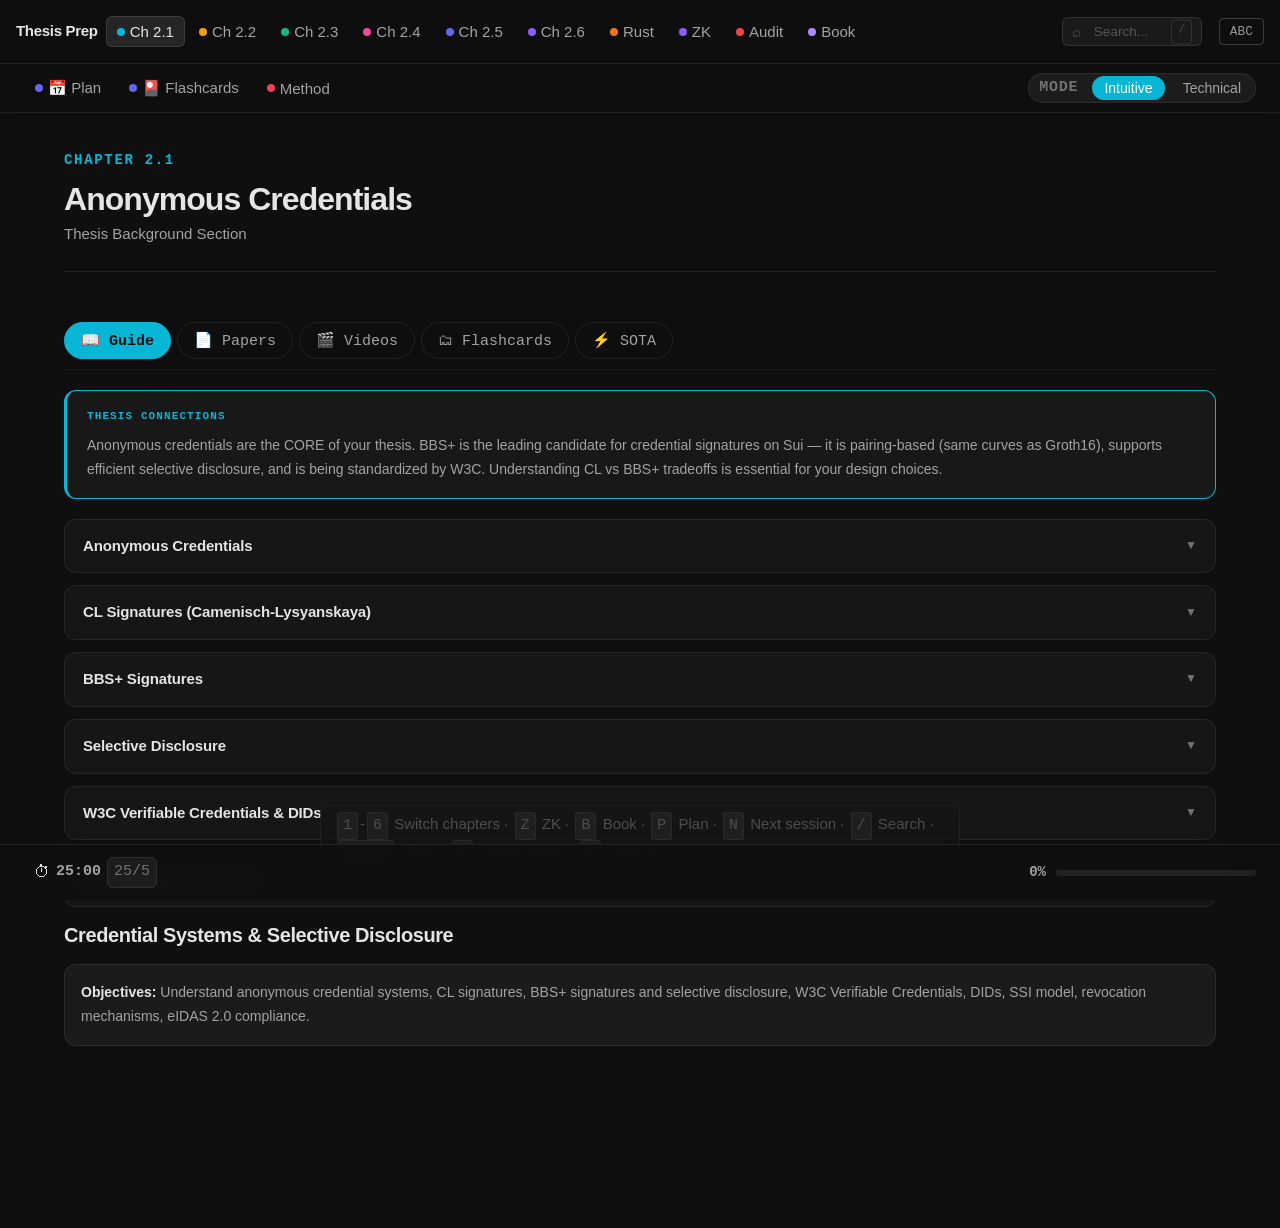
==== index.html @ 68448b59 "fix: set base font to 17px, use hqdefault for YouTube thumbnails - Reduce html font-size from 19px t" ====
<!DOCTYPE html>
<html lang="en">
<head>
  <meta charset="UTF-8">
  <meta name="viewport" content="width=device-width, initial-scale=1.0">
  <meta http-equiv="Content-Security-Policy" content="default-src 'self'; script-src 'self' https://cdn.jsdelivr.net; style-src 'self' 'unsafe-inline' https://fonts.googleapis.com https://cdn.jsdelivr.net; font-src 'self' https://fonts.gstatic.com https://cdn.jsdelivr.net; img-src 'self' data: https://i.ytimg.com https://img.youtube.com; frame-src https://www.youtube-nocookie.com https://www.youtube.com; connect-src 'self'; base-uri 'self'; form-action 'none'; object-src 'none'">
  <title>Thesis Study Plan &mdash; By Chapter</title>
  <meta name="description" content="Interactive thesis study plan organized by chapter: Anonymous Credentials, Confidential TX, TEE, Private Payments, ZK Proof Systems, and Rust">
  <link rel="preconnect" href="https://fonts.googleapis.com">
  <link rel="preconnect" href="https://fonts.gstatic.com" crossorigin>
  <link href="https://fonts.googleapis.com/css2?family=Inter:wght@400;500;600;700&family=JetBrains+Mono:wght@400;500;600&display=swap" rel="stylesheet">
  <link rel="stylesheet" href="style.css?v=6">
  <link rel="stylesheet" href="print.css" media="print">
  <link rel="stylesheet" href="technical.css">
  <link rel="stylesheet" href="zk-deepdive.css">
  <link rel="stylesheet" href="zk-security.css">
  <link rel="stylesheet" href="zk-book.css">
  <link rel="stylesheet" href="paper-cards.css">
  <link rel="stylesheet" href="plan.css">
  <link rel="stylesheet" href="flashcards.css">
  <link rel="stylesheet" href="https://cdn.jsdelivr.net/npm/katex@0.16.11/dist/katex.min.css" integrity="sha384-nB0miv6/jRmo5UMMR1wu3Gz6NLsoTkbqJghGIsx//Rlm+ZU03BU6SQNC66uf4l5+" crossorigin="anonymous">
  <script defer src="https://cdn.jsdelivr.net/npm/katex@0.16.11/dist/katex.min.js" integrity="sha384-7zkQWkzuo3B5mTepMUcHkMB5jZaolc2xDwL6VFqjFALcbeS9Ggm/Yr2r3Dy4lfFg" crossorigin="anonymous"></script>
  <script defer src="https://cdn.jsdelivr.net/npm/katex@0.16.11/dist/contrib/auto-render.min.js" integrity="sha384-43gviWU0YVjaDtb/GhzOouOXtZMP/7XUzwPTstBeZFe/+rCMvRwr4yROQP43s0Xk" crossorigin="anonymous"></script>
  <script src="https://cdn.jsdelivr.net/npm/marked@15.0.7/marked.min.js"></script>
  <script src="https://cdn.jsdelivr.net/npm/mermaid@10.9.1/dist/mermaid.min.js" integrity="sha384-WmdflGW9aGfoBdHc4rRyWzYuAjEmDwMdGdiPNacbwfGKxBW/SO6guzuQ76qjnSlr" crossorigin="anonymous"></script>
</head>
<body>

  <!-- Sticky Navigation -->
  <nav id="nav" class="nav">
    <div class="nav-inner">
      <div class="nav-left">
        <span class="nav-title">Thesis Prep</span>
        <div class="day-tabs" role="tablist">
          <button class="day-tab active" data-day="ch21" role="tab" aria-selected="true" aria-controls="ch-21">
            <span class="day-tab-dot" style="background: var(--color-ch21)"></span>
            Ch 2.1
          </button>
          <button class="day-tab" data-day="ch22" role="tab" aria-selected="false" aria-controls="ch-22">
            <span class="day-tab-dot" style="background: var(--color-ch22)"></span>
            Ch 2.2
          </button>
          <button class="day-tab" data-day="ch23" role="tab" aria-selected="false" aria-controls="ch-23">
            <span class="day-tab-dot" style="background: var(--color-ch23)"></span>
            Ch 2.3
          </button>
          <button class="day-tab" data-day="ch24" role="tab" aria-selected="false" aria-controls="ch-24">
            <span class="day-tab-dot" style="background: var(--color-ch24)"></span>
            Ch 2.4
          </button>
          <button class="day-tab" data-day="ch25" role="tab" aria-selected="false" aria-controls="ch-25">
            <span class="day-tab-dot" style="background: var(--color-ch25)"></span>
            Ch 2.5
          </button>
          <button class="day-tab" data-day="ch26" role="tab" aria-selected="false" aria-controls="ch-26">
            <span class="day-tab-dot" style="background: #8B5CF6"></span>
            Ch 2.6
          </button>
          <button class="day-tab" data-day="rust" role="tab" aria-selected="false" aria-controls="ch-rust">
            <span class="day-tab-dot" style="background: var(--color-rust)"></span>
            Rust
          </button>
          <button class="day-tab" data-day="zk" role="tab" aria-selected="false" aria-controls="zk-deepdive" id="zk-tab">
            <span class="day-tab-dot" style="background: #8B5CF6"></span>
            ZK
          </button>
          <button class="day-tab" data-day="zk-security" role="tab" aria-selected="false" aria-controls="zk-security">
            <span class="day-tab-dot" style="background: #ef4444"></span>
            Audit
          </button>
          <button class="day-tab" data-day="zk-book" role="tab" aria-selected="false" aria-controls="zk-book">
            <span class="day-tab-dot" style="background: #a78bfa"></span>
            Book
          </button>
        </div>
      </div>
      <div class="search-container">
        <input type="text" class="concept-search" id="concept-search" placeholder="Search..." autocomplete="off">
        <span class="search-kbd-hint">/</span>
        <div class="search-results" id="search-results"></div>
      </div>
      <div class="nav-right">
        <button class="lexicon-toggle" id="lexicon-toggle-btn" title="Open Lexicon (L)">ABC</button>
      </div>
    </div>
  </nav>

  <!-- Sub-header: extra tabs (Plan, Flashcards) + mode toggle just below nav -->
  <div class="sub-header">
    <div class="sub-header-inner">
      <div class="sub-header-tabs" role="tablist">
        <button class="day-tab" data-day="plan" role="tab" aria-selected="false" aria-controls="plan-section-wrap">
          <span class="day-tab-dot" style="background: #6366F1"></span>
          &#128197; Plan
        </button>
        <button class="day-tab" data-day="flashcards" role="tab" aria-selected="false" aria-controls="flashcards">
          <span class="day-tab-dot" style="background: #6366F1"></span>
          &#x1F3B4; Flashcards
        </button>
        <button class="day-tab" data-day="method" role="tab" aria-selected="false" aria-controls="method-section">
          <span class="day-tab-dot" style="background: #F43F5E"></span>
          Method
        </button>
      </div>
      <div class="global-view-toggle" id="global-view-toggle">
        <span class="global-view-label">Mode</span>
        <button class="global-view-btn active" data-view="intuitive">Intuitive</button>
        <button class="global-view-btn" data-view="technical">Technical</button>
      </div>
    </div>
  </div>

  <!-- Pomodoro Timer Panel -->
  <div class="pomodoro-panel" id="pomodoro-panel" hidden>
    <div class="pomodoro-card">
      <div class="pomodoro-phase" id="pomodoro-phase">Work</div>
      <div class="pomodoro-timer" id="pomodoro-timer">25:00</div>
      <div class="pomodoro-controls">
        <button class="pomo-btn" id="pomo-start">Start</button>
        <button class="pomo-btn" id="pomo-pause" disabled>Pause</button>
        <button class="pomo-btn pomo-btn-secondary" id="pomo-reset">Reset</button>
      </div>
      <div class="pomodoro-preset-row">
        <span class="pomodoro-preset-label">Mode</span>
        <div class="pomodoro-preset-buttons" id="pomodoro-preset-buttons">
          <button class="pomodoro-preset-btn" data-preset="sprint" title="15 min focus / 3 min break">15/3</button>
          <button class="pomodoro-preset-btn active" data-preset="chapters" title="25 min focus / 5 min break">25/5</button>
          <button class="pomodoro-preset-btn" data-preset="plan" title="50 min focus / 10 min break">50/10</button>
          <button class="pomodoro-preset-btn" data-preset="ultra" title="90 min focus / 15 min break">90/15</button>
          <button class="pomodoro-preset-btn" data-preset="tabata" title="4 min focus / 1 min break">4/1</button>
        </div>
      </div>
      <div class="pomodoro-hint">Press <kbd>Space</kbd> to toggle</div>
    </div>
  </div>

  <!-- Bottom bar: Pomodoro compact + global progress -->
  <div class="bottom-bar" id="bottom-bar">
    <div class="bottom-bar-inner">
      <div class="pomodoro-compact" id="pomodoro-toggle" title="Toggle Pomodoro Timer">
        <span class="pomodoro-icon">&#9201;</span>
        <span class="pomodoro-time" id="pomodoro-display">25:00</span>
        <span class="pomodoro-mode" id="pomodoro-mode">25/5</span>
      </div>
      <div class="progress-indicator">
        <span class="progress-text" id="progress-text">0%</span>
        <div class="progress-bar-wrap">
          <div class="progress-bar" id="progress-bar" style="width: 0%"></div>
        </div>
      </div>
    </div>
  </div>

  <!-- Main Content -->
  <main class="main" id="main">

    <!-- ===== CH 2.1 — Anonymous Credentials ===== -->
    <section class="day-section active" id="ch-21" data-day="ch21" role="tabpanel">
      <div class="day-header" style="--day-color: var(--color-ch21)">
        <div class="day-label">Chapter 2.1</div>
        <h1 class="day-title">Anonymous Credentials</h1>
        <p class="day-date">Thesis Background Section</p>
      </div>

      <!-- Credential Systems & Selective Disclosure -->
      <div class="block">
        <div class="block-header">
          <h2 class="block-title">Credential Systems &amp; Selective Disclosure</h2>
        </div>
        <div class="block-objectives">
          <strong>Objectives:</strong> Understand anonymous credential systems, CL signatures, BBS+ signatures and selective disclosure, W3C Verifiable Credentials, DIDs, SSI model, revocation mechanisms, eIDAS 2.0 compliance.
        </div>
        <button class="study-guide-toggle" style="--day-color: var(--color-ch21)">&#128214; Study Guide</button>
        <div class="study-guide-container" data-day="2" data-block="1"></div>
        <div class="paper-guide-container" data-chapter="ch21"></div>
        <div class="resources-grid">

          <!-- Existing Day 2 Block 1 resources -->
          <div class="resource-card" data-id="d2b1r1" style="--day-color: var(--color-ch21)">
            <div class="resource-top">
              <label class="checkbox-wrap">
                <input type="checkbox" class="resource-check" data-id="d2b1r1">
                <span class="checkmark"></span>
              </label>
              <span class="type-badge badge-video">Video</span>
              <span class="time-badge">40min</span>
            </div>
            <div class="yt-thumbnail" data-ytid="kgNcxQH-hMQ">
              <img src="https://img.youtube.com/vi/kgNcxQH-hMQ/hqdefault.jpg" alt="Video thumbnail" loading="lazy">
              <div class="yt-play-btn"></div>
            </div>
            <h3 class="resource-title">Anonymous Credentials &amp; Decentralizing ID Systems</h3>
            <p class="resource-author">Foteini Baldimtsi (a16z crypto)</p>
            <a class="resource-link" href="https://www.youtube.com/watch?v=kgNcxQH-hMQ" target="_blank" rel="noopener noreferrer">Open on YouTube &rarr;</a>
          </div>

          <div class="resource-card" data-id="d2b1r2" style="--day-color: var(--color-ch21)">
            <div class="resource-top">
              <label class="checkbox-wrap">
                <input type="checkbox" class="resource-check" data-id="d2b1r2">
                <span class="checkmark"></span>
              </label>
              <span class="type-badge badge-video">Video</span>
              <span class="time-badge">30min</span>
            </div>
            <div class="yt-thumbnail" data-ytid="knyNFTfXcb4">
              <img src="https://img.youtube.com/vi/knyNFTfXcb4/hqdefault.jpg" alt="Video thumbnail" loading="lazy">
              <div class="yt-play-btn"></div>
            </div>
            <h3 class="resource-title">Efficient Anonymous Updatable Credentials</h3>
            <p class="resource-author">Samuel Jaques (Oxford)</p>
            <a class="resource-link" href="https://www.youtube.com/watch?v=knyNFTfXcb4" target="_blank" rel="noopener noreferrer">Open on YouTube &rarr;</a>
          </div>

          <div class="resource-card" data-id="d2b1r3" style="--day-color: var(--color-ch21)">
            <div class="resource-top">
              <label class="checkbox-wrap">
                <input type="checkbox" class="resource-check" data-id="d2b1r3">
                <span class="checkmark"></span>
              </label>
              <span class="type-badge badge-paper">Paper</span>
              <span class="time-badge">25min</span>
            </div>
            <h3 class="resource-title">SoK: Anonymous Credentials for Digital Identity Wallets</h3>
            <p class="resource-author">ePrint 2026/330</p>
            <a class="resource-link" href="https://eprint.iacr.org/2026/330" target="_blank" rel="noopener noreferrer">Open resource &rarr;</a>
          </div>

          <div class="resource-card" data-id="d2b1r4" style="--day-color: var(--color-ch21)">
            <div class="resource-top">
              <label class="checkbox-wrap">
                <input type="checkbox" class="resource-check" data-id="d2b1r4">
                <span class="checkmark"></span>
              </label>
              <span class="type-badge badge-paper">Paper</span>
              <span class="time-badge">15min</span>
            </div>
            <h3 class="resource-title">OpenAC: Transparent &amp; Lightweight Anonymous Credentials</h3>
            <p class="resource-author">ePrint 2026/251</p>
            <a class="resource-link" href="https://eprint.iacr.org/2026/251" target="_blank" rel="noopener noreferrer">Open resource &rarr;</a>
          </div>

          <div class="resource-card" data-id="d2b1r5" style="--day-color: var(--color-ch21)">
            <div class="resource-top">
              <label class="checkbox-wrap">
                <input type="checkbox" class="resource-check" data-id="d2b1r5">
                <span class="checkmark"></span>
              </label>
              <span class="type-badge badge-tutorial">Tutorial</span>
              <span class="time-badge">10min</span>
            </div>
            <h3 class="resource-title">BBS+ Anonymous Credentials Tutorial</h3>
            <p class="resource-author">Dock Network</p>
            <a class="resource-link" href="https://docknetwork.github.io/sdk/tutorials/tutorial_anoncreds.html" target="_blank" rel="noopener noreferrer">Open resource &rarr;</a>
          </div>

          <!-- From Day 3 Block 2: BBS/eIDAS papers -->
          <div class="resource-card" data-id="d3b2r3" style="--day-color: var(--color-ch21)">
            <div class="resource-top">
              <label class="checkbox-wrap">
                <input type="checkbox" class="resource-check" data-id="d3b2r3">
                <span class="checkmark"></span>
              </label>
              <span class="type-badge badge-paper">Paper</span>
              <span class="time-badge">25min</span>
            </div>
            <h3 class="resource-title">Privacy-Preserving Credentials with BBS</h3>
            <p class="resource-author">Unibe Thesis 2025</p>
            <a class="resource-link" href="https://crypto.unibe.ch/archive/theses/2025.bsc.lukas.leuba.pdf" target="_blank" rel="noopener noreferrer">Open resource &rarr;</a>
          </div>

          <div class="resource-card" data-id="d3b2r6" style="--day-color: var(--color-ch21)">
            <div class="resource-top">
              <label class="checkbox-wrap">
                <input type="checkbox" class="resource-check" data-id="d3b2r6">
                <span class="checkmark"></span>
              </label>
              <span class="type-badge badge-paper">Paper</span>
              <span class="time-badge">15min</span>
            </div>
            <h3 class="resource-title">Making BBS Anonymous Credentials eIDAS 2.0 Compliant</h3>
            <p class="resource-author">ePrint 2025/619</p>
            <a class="resource-link" href="https://eprint.iacr.org/2025/619" target="_blank" rel="noopener noreferrer">Open resource &rarr;</a>
          </div>

        </div>
        <div id="ch21-sota-container" class="sota-container"></div>
      </div>
    </section>

    <!-- ===== CH 2.2 — Confidential TX & Range Proofs ===== -->
    <section class="day-section" id="ch-22" data-day="ch22" role="tabpanel" hidden>
      <div class="day-header" style="--day-color: var(--color-ch22)">
        <div class="day-label">Chapter 2.2</div>
        <h1 class="day-title">Confidential TX &amp; Range Proofs</h1>
        <p class="day-date">Thesis Background Section</p>
      </div>

      <div class="block">
        <div class="block-header">
          <h2 class="block-title">Bulletproofs, Mimblewimble &amp; Confidential Transactions</h2>
        </div>
        <div class="block-objectives">
          <strong>Objectives:</strong> Understand Pedersen commitments and range proofs, Bulletproofs inner-product argument, Bulletproofs++ improvements, Mimblewimble transaction model, confidential transaction implementations in production.
        </div>
        <button class="study-guide-toggle" style="--day-color: var(--color-ch22)">&#128214; Study Guide</button>
        <div class="study-guide-container" data-day="ch22" data-block="1"></div>
        <div class="paper-guide-container" data-chapter="ch22"></div>
        <div class="resources-grid">

          <div class="resource-card" data-id="ch22r1" style="--day-color: var(--color-ch22)">
            <div class="resource-top">
              <label class="checkbox-wrap">
                <input type="checkbox" class="resource-check" data-id="ch22r1">
                <span class="checkmark"></span>
              </label>
              <span class="type-badge badge-paper">Paper</span>
              <span class="time-badge">45min</span>
            </div>
            <h3 class="resource-title">Bulletproofs: Short Proofs for Confidential Transactions</h3>
            <p class="resource-author">B&uuml;nz et al., 2018</p>
            <a class="resource-link" href="https://eprint.iacr.org/2017/1066" target="_blank" rel="noopener noreferrer">Open resource &rarr;</a>
          </div>

          <div class="resource-card" data-id="ch22r2" style="--day-color: var(--color-ch22)">
            <div class="resource-top">
              <label class="checkbox-wrap">
                <input type="checkbox" class="resource-check" data-id="ch22r2">
                <span class="checkmark"></span>
              </label>
              <span class="type-badge badge-paper">Paper</span>
              <span class="time-badge">30min</span>
            </div>
            <h3 class="resource-title">Bulletproofs++</h3>
            <p class="resource-author">Eagen &amp; Kanjalkar, 2024</p>
            <a class="resource-link" href="https://eprint.iacr.org/2022/510" target="_blank" rel="noopener noreferrer">Open resource &rarr;</a>
          </div>

          <div class="resource-card" data-id="ch22r3" style="--day-color: var(--color-ch22)">
            <div class="resource-top">
              <label class="checkbox-wrap">
                <input type="checkbox" class="resource-check" data-id="ch22r3">
                <span class="checkmark"></span>
              </label>
              <span class="type-badge badge-paper">Paper</span>
              <span class="time-badge">30min</span>
            </div>
            <h3 class="resource-title">Mimblewimble</h3>
            <p class="resource-author">Tom Elvis Jedusor, 2016</p>
            <a class="resource-link" href="https://docs.beam.mw/Mimblewimble.pdf" target="_blank" rel="noopener noreferrer">Open resource &rarr;</a>
          </div>

          <!-- Moved from Day 1 Block 2: Bulletproofs tutorial -->
          <div class="resource-card" data-id="d1b2r3" style="--day-color: var(--color-ch22)">
            <div class="resource-top">
              <label class="checkbox-wrap">
                <input type="checkbox" class="resource-check" data-id="d1b2r3">
                <span class="checkmark"></span>
              </label>
              <span class="type-badge badge-tutorial">Tutorial</span>
              <span class="time-badge">20min</span>
            </div>
            <h3 class="resource-title">RareSkills ZK Book &mdash; Module 4: Bulletproofs</h3>
            <p class="resource-author">RareSkills</p>
            <a class="resource-link" href="https://rareskills.io/zk-book" target="_blank" rel="noopener noreferrer">Open resource &rarr;</a>
          </div>

          <div class="resource-card" data-id="ch22r5" style="--day-color: var(--color-ch22)">
            <div class="resource-top">
              <label class="checkbox-wrap">
                <input type="checkbox" class="resource-check" data-id="ch22r5">
                <span class="checkmark"></span>
              </label>
              <span class="type-badge badge-codebase">Codebase</span>
              <span class="time-badge">30min</span>
            </div>
            <h3 class="resource-title">dalek-cryptography/bulletproofs (Rust)</h3>
            <p class="resource-author">dalek-cryptography</p>
            <a class="resource-link" href="https://github.com/dalek-cryptography/bulletproofs" target="_blank" rel="noopener noreferrer">Open resource &rarr;</a>
          </div>

          <div class="resource-card" data-id="ch22r6" style="--day-color: var(--color-ch22)">
            <div class="resource-top">
              <label class="checkbox-wrap">
                <input type="checkbox" class="resource-check" data-id="ch22r6">
                <span class="checkmark"></span>
              </label>
              <span class="type-badge badge-codebase">Codebase</span>
              <span class="time-badge">30min</span>
            </div>
            <h3 class="resource-title">Grin &mdash; Mimblewimble Implementation</h3>
            <p class="resource-author">mimblewimble</p>
            <a class="resource-link" href="https://github.com/mimblewimble/grin" target="_blank" rel="noopener noreferrer">Open resource &rarr;</a>
          </div>

        </div>
        <div id="ch22-sota-container" class="sota-container"></div>
      </div>
    </section>

    <!-- ===== CH 2.3 — TEE & Confidential Computing ===== -->
    <section class="day-section" id="ch-23" data-day="ch23" role="tabpanel" hidden>
      <div class="day-header" style="--day-color: var(--color-ch23)">
        <div class="day-label">Chapter 2.3</div>
        <h1 class="day-title">TEE &amp; Confidential Computing</h1>
        <p class="day-date">Thesis Background Section</p>
      </div>

      <div class="block">
        <div class="block-header">
          <h2 class="block-title">Hardware Isolation, Attestation &amp; Trust Models</h2>
        </div>
        <div class="block-objectives">
          <strong>Objectives:</strong> Understand TEE hardware isolation, Intel SGX enclaves and attestation, ARM TrustZone, AWS Nitro Enclaves, side-channel attacks, trust assumptions vs ZKP trust assumptions, decentralized secrets management.
        </div>
        <button class="study-guide-toggle" style="--day-color: var(--color-ch23)">&#128214; Study Guide</button>
        <div class="study-guide-container" data-day="2" data-block="2"></div>
        <div class="paper-guide-container" data-chapter="ch23"></div>
        <div class="resources-grid">

          <!-- Existing Day 2 Block 2 resources -->
          <div class="resource-card" data-id="d2b2r1" style="--day-color: var(--color-ch23)">
            <div class="resource-top">
              <label class="checkbox-wrap">
                <input type="checkbox" class="resource-check" data-id="d2b2r1">
                <span class="checkmark"></span>
              </label>
              <span class="type-badge badge-video">Video</span>
              <span class="time-badge">40min</span>
            </div>
            <div class="yt-thumbnail" data-ytid="Xq7oWtiwWII">
              <img src="https://img.youtube.com/vi/Xq7oWtiwWII/hqdefault.jpg" alt="Video thumbnail" loading="lazy">
              <div class="yt-play-btn"></div>
            </div>
            <h3 class="resource-title">Trusted Execution Environments for Blockchain Applications</h3>
            <p class="resource-author">Ari Juels (a16z crypto)</p>
            <a class="resource-link" href="https://www.youtube.com/watch?v=Xq7oWtiwWII" target="_blank" rel="noopener noreferrer">Open on YouTube &rarr;</a>
          </div>

          <div class="resource-card" data-id="d2b2r2" style="--day-color: var(--color-ch23)">
            <div class="resource-top">
              <label class="checkbox-wrap">
                <input type="checkbox" class="resource-check" data-id="d2b2r2">
                <span class="checkmark"></span>
              </label>
              <span class="type-badge badge-video">Video</span>
              <span class="time-badge">35min</span>
            </div>
            <div class="yt-thumbnail" data-ytid="enAohl_yEL0">
              <img src="https://img.youtube.com/vi/enAohl_yEL0/hqdefault.jpg" alt="Video thumbnail" loading="lazy">
              <div class="yt-play-btn"></div>
            </div>
            <h3 class="resource-title">Accessing Data Privately, from Theory to Practice</h3>
            <p class="resource-author">Elaine Shi (a16z crypto)</p>
            <a class="resource-link" href="https://www.youtube.com/watch?v=enAohl_yEL0" target="_blank" rel="noopener noreferrer">Open on YouTube &rarr;</a>
          </div>

          <div class="resource-card" data-id="d2b2r3" style="--day-color: var(--color-ch23)">
            <div class="resource-top">
              <label class="checkbox-wrap">
                <input type="checkbox" class="resource-check" data-id="d2b2r3">
                <span class="checkmark"></span>
              </label>
              <span class="type-badge badge-tutorial">Tutorial</span>
              <span class="time-badge">20min</span>
            </div>
            <h3 class="resource-title">TEE Complete Guide 2026</h3>
            <p class="resource-author">Trezalabs</p>
            <a class="resource-link" href="https://www.trezalabs.com/blog/what-is-a-trusted-execution-environment-tee-complete-guide" target="_blank" rel="noopener noreferrer">Open resource &rarr;</a>
          </div>

          <div class="resource-card" data-id="d2b2r4" style="--day-color: var(--color-ch23)">
            <div class="resource-top">
              <label class="checkbox-wrap">
                <input type="checkbox" class="resource-check" data-id="d2b2r4">
                <span class="checkmark"></span>
              </label>
              <span class="type-badge badge-docs">Docs</span>
              <span class="time-badge">15min</span>
            </div>
            <h3 class="resource-title">Trusted Execution Environment Documentation</h3>
            <p class="resource-author">Microsoft Azure</p>
            <a class="resource-link" href="https://learn.microsoft.com/en-us/azure/confidential-computing/trusted-execution-environment" target="_blank" rel="noopener noreferrer">Open resource &rarr;</a>
          </div>

          <div class="resource-card" data-id="d2b2r5" style="--day-color: var(--color-ch23)">
            <div class="resource-top">
              <label class="checkbox-wrap">
                <input type="checkbox" class="resource-check" data-id="d2b2r5">
                <span class="checkmark"></span>
              </label>
              <span class="type-badge badge-channel">Channel</span>
              <span class="time-badge">10min</span>
            </div>
            <h3 class="resource-title">Luca Mariot &mdash; Crypto/TEE Lectures</h3>
            <p class="resource-author">Luca Mariot</p>
            <a class="resource-link" href="https://www.youtube.com/@lucamariot5689" target="_blank" rel="noopener noreferrer">Open resource &rarr;</a>
          </div>

          <!-- New TEE resources -->
          <div class="resource-card" data-id="ch23r1" style="--day-color: var(--color-ch23)">
            <div class="resource-top">
              <label class="checkbox-wrap">
                <input type="checkbox" class="resource-check" data-id="ch23r1">
                <span class="checkmark"></span>
              </label>
              <span class="type-badge badge-docs">Docs</span>
              <span class="time-badge">20min</span>
            </div>
            <h3 class="resource-title">AWS Nitro Enclaves &mdash; Getting Started</h3>
            <p class="resource-author">Amazon Web Services</p>
            <a class="resource-link" href="https://docs.aws.amazon.com/enclaves/latest/user/getting-started.html" target="_blank" rel="noopener noreferrer">Open resource &rarr;</a>
          </div>

          <div class="resource-card" data-id="ch23r2" style="--day-color: var(--color-ch23)">
            <div class="resource-top">
              <label class="checkbox-wrap">
                <input type="checkbox" class="resource-check" data-id="ch23r2">
                <span class="checkmark"></span>
              </label>
              <span class="type-badge badge-codebase">Codebase</span>
              <span class="time-badge">25min</span>
            </div>
            <h3 class="resource-title">MystenLabs/seal &mdash; Decentralized Secrets</h3>
            <p class="resource-author">Mysten Labs</p>
            <a class="resource-link" href="https://github.com/MystenLabs/seal" target="_blank" rel="noopener noreferrer">Open resource &rarr;</a>
          </div>

        </div>
        <div id="ch23-sota-container" class="sota-container"></div>
      </div>
    </section>

    <!-- ===== CH 2.4 — Private Payments ===== -->
    <section class="day-section" id="ch-24" data-day="ch24" role="tabpanel" hidden>
      <div class="day-header" style="--day-color: var(--color-ch24)">
        <div class="day-label">Chapter 2.4</div>
        <h1 class="day-title">Private Payments</h1>
        <p class="day-date">Thesis Background Section</p>
      </div>

      <div class="block">
        <div class="block-header">
          <h2 class="block-title">Privacy-Preserving Payment Systems</h2>
        </div>
        <div class="block-objectives">
          <strong>Objectives:</strong> Understand Zcash shielded transactions, Monero ring signatures, Tornado Cash mixer model, private payment channel networks, post-quantum payment approaches, accountable privacy in decentralized ecash.
        </div>
        <button class="study-guide-toggle" style="--day-color: var(--color-ch24)">&#128214; Study Guide</button>
        <div class="study-guide-container" data-day="3" data-block="1"></div>
        <div class="resources-grid">

          <!-- Existing Day 3 Block 1 resources -->
          <div class="resource-card" data-id="d3b1r1" style="--day-color: var(--color-ch24)">
            <div class="resource-top">
              <label class="checkbox-wrap">
                <input type="checkbox" class="resource-check" data-id="d3b1r1">
                <span class="checkmark"></span>
              </label>
              <span class="type-badge badge-video">Video</span>
              <span class="time-badge">35min</span>
            </div>
            <div class="yt-thumbnail" data-ytid="YiPio_tYq9g">
              <img src="https://img.youtube.com/vi/YiPio_tYq9g/hqdefault.jpg" alt="Video thumbnail" loading="lazy">
              <div class="yt-play-btn"></div>
            </div>
            <h3 class="resource-title">Twilight: A Differentially Private Payment Channel Network</h3>
            <p class="resource-author">Saar Tochner (a16z crypto)</p>
            <a class="resource-link" href="https://www.youtube.com/watch?v=YiPio_tYq9g" target="_blank" rel="noopener noreferrer">Open on YouTube &rarr;</a>
          </div>

          <div class="resource-card" data-id="d3b1r2" style="--day-color: var(--color-ch24)">
            <div class="resource-top">
              <label class="checkbox-wrap">
                <input type="checkbox" class="resource-check" data-id="d3b1r2">
                <span class="checkmark"></span>
              </label>
              <span class="type-badge badge-paper">Paper</span>
              <span class="time-badge">30min</span>
            </div>
            <h3 class="resource-title">UTT: Decentralized Ecash with Accountable Privacy</h3>
            <p class="resource-author">Tomescu et al.</p>
            <a class="resource-link" href="https://eprint.iacr.org/2022/452" target="_blank" rel="noopener noreferrer">Open resource &rarr;</a>
          </div>

          <div class="resource-card" data-id="d3b1r3" style="--day-color: var(--color-ch24)">
            <div class="resource-top">
              <label class="checkbox-wrap">
                <input type="checkbox" class="resource-check" data-id="d3b1r3">
                <span class="checkmark"></span>
              </label>
              <span class="type-badge badge-paper">Paper</span>
              <span class="time-badge">25min</span>
            </div>
            <h3 class="resource-title">Lether: Post-Quantum Account-Based Private Payments</h3>
            <p class="resource-author">ePrint 2026/076</p>
            <a class="resource-link" href="https://eprint.iacr.org/2026/076" target="_blank" rel="noopener noreferrer">Open resource &rarr;</a>
          </div>

          <div class="resource-card" data-id="d3b1r4" style="--day-color: var(--color-ch24)">
            <div class="resource-top">
              <label class="checkbox-wrap">
                <input type="checkbox" class="resource-check" data-id="d3b1r4">
                <span class="checkmark"></span>
              </label>
              <span class="type-badge badge-paper">Paper</span>
              <span class="time-badge">20min</span>
            </div>
            <h3 class="resource-title">SoK: Privacy-Preserving Transactions in Blockchains</h3>
            <p class="resource-author">ePrint 2024/1959</p>
            <a class="resource-link" href="https://eprint.iacr.org/2024/1959" target="_blank" rel="noopener noreferrer">Open resource &rarr;</a>
          </div>

          <div class="resource-card" data-id="d3b1r5" style="--day-color: var(--color-ch24)">
            <div class="resource-top">
              <label class="checkbox-wrap">
                <input type="checkbox" class="resource-check" data-id="d3b1r5">
                <span class="checkmark"></span>
              </label>
              <span class="type-badge badge-docs">Docs</span>
              <span class="time-badge">10min</span>
            </div>
            <h3 class="resource-title">Sui Architecture Documentation</h3>
            <p class="resource-author">Mysten Labs</p>
            <a class="resource-link" href="https://docs.sui.io/concepts/sui-architecture" target="_blank" rel="noopener noreferrer">Open resource &rarr;</a>
          </div>

          <!-- From Day 3 Block 2: privacy papers -->
          <div class="resource-card" data-id="d3b2r1" style="--day-color: var(--color-ch24)">
            <div class="resource-top">
              <label class="checkbox-wrap">
                <input type="checkbox" class="resource-check" data-id="d3b2r1">
                <span class="checkmark"></span>
              </label>
              <span class="type-badge badge-paper">Paper</span>
              <span class="time-badge">30min</span>
            </div>
            <h3 class="resource-title">Quantum-Safe Private Group System for Signal</h3>
            <p class="resource-author">ePrint 2026/453</p>
            <a class="resource-link" href="https://eprint.iacr.org/2026/453" target="_blank" rel="noopener noreferrer">Open resource &rarr;</a>
          </div>

          <div class="resource-card" data-id="d3b2r2" style="--day-color: var(--color-ch24)">
            <div class="resource-top">
              <label class="checkbox-wrap">
                <input type="checkbox" class="resource-check" data-id="d3b2r2">
                <span class="checkmark"></span>
              </label>
              <span class="type-badge badge-paper">Paper</span>
              <span class="time-badge">25min</span>
            </div>
            <h3 class="resource-title">Promise of ZKPs for Blockchain Privacy and Security</h3>
            <p class="resource-author">Wiley 2025</p>
            <a class="resource-link" href="https://onlinelibrary.wiley.com/doi/abs/10.1002/spy2.461" target="_blank" rel="noopener noreferrer">Open resource &rarr;</a>
          </div>

          <div class="resource-card" data-id="d3b2r4" style="--day-color: var(--color-ch24)">
            <div class="resource-top">
              <label class="checkbox-wrap">
                <input type="checkbox" class="resource-check" data-id="d3b2r4">
                <span class="checkmark"></span>
              </label>
              <span class="type-badge badge-article">Article</span>
              <span class="time-badge">15min</span>
            </div>
            <h3 class="resource-title">Blockchain Privacy: Monero vs Zcash vs Canton</h3>
            <p class="resource-author">Tiger Research</p>
            <a class="resource-link" href="https://reports.tiger-research.com/p/privacy-blockchain-eng" target="_blank" rel="noopener noreferrer">Open resource &rarr;</a>
          </div>

          <!-- New Private Payments resources -->
          <div class="resource-card" data-id="ch24r1" style="--day-color: var(--color-ch24)">
            <div class="resource-top">
              <label class="checkbox-wrap">
                <input type="checkbox" class="resource-check" data-id="ch24r1">
                <span class="checkmark"></span>
              </label>
              <span class="type-badge badge-codebase">Codebase</span>
              <span class="time-badge">30min</span>
            </div>
            <h3 class="resource-title">Penumbra &mdash; Shielded Cosmos Chain</h3>
            <p class="resource-author">Penumbra Zone</p>
            <a class="resource-link" href="https://github.com/penumbra-zone/penumbra" target="_blank" rel="noopener noreferrer">Open resource &rarr;</a>
          </div>

          <div class="resource-card" data-id="ch24r2" style="--day-color: var(--color-ch24)">
            <div class="resource-top">
              <label class="checkbox-wrap">
                <input type="checkbox" class="resource-check" data-id="ch24r2">
                <span class="checkmark"></span>
              </label>
              <span class="type-badge badge-codebase">Codebase</span>
              <span class="time-badge">30min</span>
            </div>
            <h3 class="resource-title">Aptos Confidential Token</h3>
            <p class="resource-author">Aptos Labs</p>
            <a class="resource-link" href="https://github.com/aptos-labs/aptos-core" target="_blank" rel="noopener noreferrer">Open resource &rarr;</a>
          </div>

          <div class="resource-card" data-id="ch24r3" style="--day-color: var(--color-ch24)">
            <div class="resource-top">
              <label class="checkbox-wrap">
                <input type="checkbox" class="resource-check" data-id="ch24r3">
                <span class="checkmark"></span>
              </label>
              <span class="type-badge badge-paper">Paper</span>
              <span class="time-badge">25min</span>
            </div>
            <h3 class="resource-title">Hitchhiker&rsquo;s Guide to Privacy-Preserving Digital Payment Systems</h3>
            <p class="resource-author">arXiv 2025</p>
            <a class="resource-link" href="https://arxiv.org/abs/2505.21008" target="_blank" rel="noopener noreferrer">Open resource &rarr;</a>
          </div>

          <div class="resource-card" data-id="ch24r4" style="--day-color: var(--color-ch24)">
            <div class="resource-top">
              <label class="checkbox-wrap">
                <input type="checkbox" class="resource-check" data-id="ch24r4">
                <span class="checkmark"></span>
              </label>
              <span class="type-badge badge-docs">Docs</span>
              <span class="time-badge">20min</span>
            </div>
            <h3 class="resource-title">Canton Network Technical Primer</h3>
            <p class="resource-author">Canton Network</p>
            <a class="resource-link" href="https://www.canton.network/blog/a-technical-primer" target="_blank" rel="noopener noreferrer">Open resource &rarr;</a>
          </div>

        </div>
      </div>

      <!-- ZKP+TEE Integration guide (from Day 3 Block 2) -->
      <div class="block">
        <div class="block-header">
          <h2 class="block-title">ZKP+TEE Integration &amp; Thesis Architecture</h2>
        </div>
        <div class="block-objectives">
          <strong>Objectives:</strong> Understand why combine ZKP+TEE, complementary trust models, existing hybrid research, anonymous credentials on Sui, private payment architecture, open research gaps.
        </div>
        <button class="study-guide-toggle" style="--day-color: var(--color-ch24)">&#128214; Study Guide</button>
        <div class="study-guide-container" data-day="3" data-block="2"></div>
        <div class="paper-guide-container" data-chapter="ch24"></div>
        <div id="ch24-sota-container" class="sota-container"></div>
      </div>
    </section>

    <!-- ===== CH 2.5 — ZK Proof Systems ===== -->
    <section class="day-section" id="ch-25" data-day="ch25" role="tabpanel" hidden>
      <div class="day-header" style="--day-color: var(--color-ch25)">
        <div class="day-label">Chapter 2.5</div>
        <h1 class="day-title">ZK Proof Systems</h1>
        <p class="day-date">Thesis Background Section &middot; <a href="#" class="zk-book-crosslink" onclick="event.preventDefault(); switchToZKBook();" style="display:inline; padding:0.2rem 0.5rem; font-size:0.75rem;">&rarr; ZK Book (RareSkills)</a></p>
      </div>

      <!-- Crypto Primitives & ZKP Fundamentals -->
      <div class="block">
        <div class="block-header">
          <h2 class="block-title">Crypto Primitives &amp; ZKP Fundamentals</h2>
        </div>
        <div class="block-objectives">
          <strong>Objectives:</strong> Understand hash functions, commitment schemes, digital signatures, elliptic curves. Learn ZKP properties (completeness, soundness, zero-knowledge), sigma protocols, interactive vs non-interactive proofs.
        </div>
        <button class="study-guide-toggle" style="--day-color: var(--color-ch25)">&#128214; Study Guide</button>
        <div class="study-guide-container" data-day="1" data-block="1"></div>
        <div class="resources-grid">

          <!-- Existing Day 1 Block 1 resources -->
          <div class="resource-card" data-id="d1b1r1" style="--day-color: var(--color-ch25)">
            <div class="resource-top">
              <label class="checkbox-wrap">
                <input type="checkbox" class="resource-check" data-id="d1b1r1">
                <span class="checkmark"></span>
              </label>
              <span class="type-badge badge-video">Video</span>
              <span class="time-badge">45min</span>
            </div>
            <div class="yt-thumbnail" data-ytid="9yNsOg3_Y3k">
              <img src="https://img.youtube.com/vi/9yNsOg3_Y3k/hqdefault.jpg" alt="Video thumbnail" loading="lazy">
              <div class="yt-play-btn"></div>
            </div>
            <h3 class="resource-title">Cryptography for blockchains: Avoiding common mistakes</h3>
            <p class="resource-author">Dan Boneh (a16z crypto)</p>
            <a class="resource-link" href="https://www.youtube.com/watch?v=9yNsOg3_Y3k" target="_blank" rel="noopener noreferrer">Open on YouTube &rarr;</a>
          </div>

          <div class="resource-card" data-id="d1b1r2" style="--day-color: var(--color-ch25)">
            <div class="resource-top">
              <label class="checkbox-wrap">
                <input type="checkbox" class="resource-check" data-id="d1b1r2">
                <span class="checkmark"></span>
              </label>
              <span class="type-badge badge-course">Course</span>
              <span class="time-badge">30min</span>
            </div>
            <h3 class="resource-title">Berkeley ZK MOOC &mdash; Lectures 1-2</h3>
            <p class="resource-author">UC Berkeley RDI</p>
            <a class="resource-link" href="https://zk-learning.org/" target="_blank" rel="noopener noreferrer">Open resource &rarr;</a>
          </div>

          <div class="resource-card" data-id="d1b1r3" style="--day-color: var(--color-ch25)">
            <div class="resource-top">
              <label class="checkbox-wrap">
                <input type="checkbox" class="resource-check" data-id="d1b1r3">
                <span class="checkmark"></span>
              </label>
              <span class="type-badge badge-book">Book</span>
              <span class="time-badge">30min</span>
            </div>
            <h3 class="resource-title">RareSkills ZK Book &mdash; Module 1: Foundational Math</h3>
            <p class="resource-author">RareSkills</p>
            <a class="resource-link" href="https://rareskills.io/zk-book" target="_blank" rel="noopener noreferrer">Open resource &rarr;</a>
          </div>

          <div class="resource-card" data-id="d1b1r4" style="--day-color: var(--color-ch25)">
            <div class="resource-top">
              <label class="checkbox-wrap">
                <input type="checkbox" class="resource-check" data-id="d1b1r4">
                <span class="checkmark"></span>
              </label>
              <span class="type-badge badge-course">Course</span>
              <span class="time-badge">15min</span>
            </div>
            <h3 class="resource-title">Fundamentals of Zero-Knowledge Proofs</h3>
            <p class="resource-author">Updraft Cyfrin</p>
            <a class="resource-link" href="https://updraft.cyfrin.io/courses/fundamentals-of-zero-knowledge-proofs" target="_blank" rel="noopener noreferrer">Open resource &rarr;</a>
          </div>

        </div>
      </div>

      <!-- Proving Systems -->
      <div class="block">
        <div class="block-header">
          <h2 class="block-title">Proving Systems (SNARKs, STARKs, PLONK)</h2>
        </div>
        <div class="block-objectives">
          <strong>Objectives:</strong> Understand ZK-SNARKs vs ZK-STARKs trade-offs, Groth16 trusted setup, PLONK universal setup, arithmetic circuits and R1CS, proof size and verification costs.
        </div>
        <button class="study-guide-toggle" style="--day-color: var(--color-ch25)">&#128214; Study Guide</button>
        <div class="study-guide-container" data-day="1" data-block="2"></div>
        <div class="paper-guide-container" data-chapter="ch25"></div>
        <div class="resources-grid">

          <!-- Existing Day 1 Block 2 resources (except d1b2r3 moved to Ch 2.2) -->
          <div class="resource-card" data-id="d1b2r1" style="--day-color: var(--color-ch25)">
            <div class="resource-top">
              <label class="checkbox-wrap">
                <input type="checkbox" class="resource-check" data-id="d1b2r1">
                <span class="checkmark"></span>
              </label>
              <span class="type-badge badge-paper">Paper</span>
              <span class="time-badge">45min</span>
            </div>
            <h3 class="resource-title">PLONK: Permutations over Lagrange-bases for Oecumenical Noninteractive arguments of Knowledge</h3>
            <p class="resource-author">Gabizon, Williamson, Ciobotaru</p>
            <a class="resource-link" href="https://eprint.iacr.org/2019/953" target="_blank" rel="noopener noreferrer">Open resource &rarr;</a>
          </div>

          <div class="resource-card" data-id="d1b2r2" style="--day-color: var(--color-ch25)">
            <div class="resource-top">
              <label class="checkbox-wrap">
                <input type="checkbox" class="resource-check" data-id="d1b2r2">
                <span class="checkmark"></span>
              </label>
              <span class="type-badge badge-book">Book</span>
              <span class="time-badge">30min</span>
            </div>
            <h3 class="resource-title">RareSkills ZK Book &mdash; Module 2: ZK-SNARKs (Groth16)</h3>
            <p class="resource-author">RareSkills</p>
            <a class="resource-link" href="https://rareskills.io/zk-book" target="_blank" rel="noopener noreferrer">Open resource &rarr;</a>
          </div>

          <div class="resource-card" data-id="d1b2r4" style="--day-color: var(--color-ch25)">
            <div class="resource-top">
              <label class="checkbox-wrap">
                <input type="checkbox" class="resource-check" data-id="d1b2r4">
                <span class="checkmark"></span>
              </label>
              <span class="type-badge badge-paper">Paper</span>
              <span class="time-badge">25min</span>
            </div>
            <h3 class="resource-title">Zero-Knowledge Proof Frameworks: A Survey</h3>
            <p class="resource-author">arXiv 2025</p>
            <a class="resource-link" href="https://arxiv.org/html/2502.07063v1" target="_blank" rel="noopener noreferrer">Open resource &rarr;</a>
          </div>

          <!-- From Day 3 Block 2: Sui docs -->
          <div class="resource-card" data-id="d3b2r5" style="--day-color: var(--color-ch25)">
            <div class="resource-top">
              <label class="checkbox-wrap">
                <input type="checkbox" class="resource-check" data-id="d3b2r5">
                <span class="checkmark"></span>
              </label>
              <span class="type-badge badge-docs">Docs</span>
              <span class="time-badge">10min</span>
            </div>
            <h3 class="resource-title">Sui Developer Portal</h3>
            <p class="resource-author">Mysten Labs</p>
            <a class="resource-link" href="https://www.sui.io/developers" target="_blank" rel="noopener noreferrer">Open resource &rarr;</a>
          </div>

        </div>
        <div id="ch25-sota-container" class="sota-container"></div>
      </div>
    </section>

    <!-- ===== CH 2.6 — Sui Blockchain Primitives ===== -->
    <section class="day-section" id="ch-26" data-day="ch26" role="tabpanel" hidden>
      <div class="day-header" style="--day-color: #8B5CF6">
        <div class="day-label">Chapter 2.6</div>
        <h1 class="day-title">Sui Blockchain Primitives</h1>
        <p class="day-date">Thesis Background Section</p>
      </div>
      <div class="block">
        <div class="block-header">
          <h2 class="block-title">zkLogin, ZK Authenticator &amp; Confidential TX</h2>
        </div>
        <div class="block-objectives">
          <strong>Objectives:</strong> Understand Sui-specific privacy primitives: zkLogin (OIDC + ZKP authentication), ZK Authenticator (policy-private authorization), and the upcoming confidential transaction design.
        </div>
        <div class="paper-guide-container" data-chapter="ch26"></div>
        <div id="ch26-sota-container" class="sota-container"></div>
      </div>
    </section>

    <!-- ===== RUST — Production Rust & Codebases ===== -->
    <section class="day-section" id="ch-rust" data-day="rust" role="tabpanel" hidden>
      <div class="day-header" style="--day-color: var(--color-rust)">
        <div class="day-label">Rust</div>
        <h1 class="day-title">Production Rust &amp; Codebases</h1>
        <p class="day-date">Thesis Background Section</p>
      </div>

      <div class="block">
        <div class="block-header">
          <h2 class="block-title">Advanced Rust &amp; Cryptographic Codebases</h2>
        </div>
        <div class="block-objectives">
          <strong>Objectives:</strong> Deepen Rust expertise for thesis implementation. Study production cryptographic libraries, understand ownership patterns in crypto code, learn concurrency primitives for high-performance proof generation.
        </div>
        <button class="study-guide-toggle" style="--day-color: var(--color-rust)">&#128214; Study Guide</button>
        <div class="study-guide-container" data-day="rust" data-block="1"></div>
        <div class="resources-grid">

          <div class="resource-card" data-id="rustr1" style="--day-color: var(--color-rust)">
            <div class="resource-top">
              <label class="checkbox-wrap">
                <input type="checkbox" class="resource-check" data-id="rustr1">
                <span class="checkmark"></span>
              </label>
              <span class="type-badge badge-book">Book</span>
              <span class="time-badge">60min</span>
            </div>
            <h3 class="resource-title">Rust for Rustaceans</h3>
            <p class="resource-author">Jon Gjengset</p>
            <a class="resource-link" href="https://rust-for-rustaceans.com" target="_blank" rel="noopener noreferrer">Open resource &rarr;</a>
          </div>

          <div class="resource-card" data-id="rustr2" style="--day-color: var(--color-rust)">
            <div class="resource-top">
              <label class="checkbox-wrap">
                <input type="checkbox" class="resource-check" data-id="rustr2">
                <span class="checkmark"></span>
              </label>
              <span class="type-badge badge-codebase">Codebase</span>
              <span class="time-badge">30min</span>
            </div>
            <h3 class="resource-title">MystenLabs/fastcrypto</h3>
            <p class="resource-author">Mysten Labs</p>
            <a class="resource-link" href="https://github.com/MystenLabs/fastcrypto" target="_blank" rel="noopener noreferrer">Open resource &rarr;</a>
          </div>

          <div class="resource-card" data-id="rustr3" style="--day-color: var(--color-rust)">
            <div class="resource-top">
              <label class="checkbox-wrap">
                <input type="checkbox" class="resource-check" data-id="rustr3">
                <span class="checkmark"></span>
              </label>
              <span class="type-badge badge-codebase">Codebase</span>
              <span class="time-badge">30min</span>
            </div>
            <h3 class="resource-title">Zcash librustzcash &mdash; Orchard + Halo 2</h3>
            <p class="resource-author">Zcash</p>
            <a class="resource-link" href="https://github.com/zcash/librustzcash" target="_blank" rel="noopener noreferrer">Open resource &rarr;</a>
          </div>

          <div class="resource-card" data-id="rustr4" style="--day-color: var(--color-rust)">
            <div class="resource-top">
              <label class="checkbox-wrap">
                <input type="checkbox" class="resource-check" data-id="rustr4">
                <span class="checkmark"></span>
              </label>
              <span class="type-badge badge-book">Book</span>
              <span class="time-badge">45min</span>
            </div>
            <h3 class="resource-title">Rust Atomics and Locks</h3>
            <p class="resource-author">Mara Bos</p>
            <a class="resource-link" href="https://marabos.nl/atomics/" target="_blank" rel="noopener noreferrer">Open resource &rarr;</a>
          </div>

        </div>
      </div>

      <div class="block">
        <div class="block-header">
          <h2 class="block-title">Cryptographic Functions in Practice</h2>
        </div>
        <div class="block-objectives">
          <strong>Objectives:</strong> Hands-on with the cryptographic primitives used in the thesis. Implement Pedersen commitments, Schnorr &amp; BBS+ signatures, Groth16 circuits, and Poseidon Merkle trees using arkworks (Rust) and Circom (DSL). Both off-chain and in-circuit perspectives.
        </div>
        <button class="study-guide-toggle" style="--day-color: var(--color-rust)">&#128214; Crypto Functions Guide</button>
        <div class="study-guide-container" data-day="rust" data-block="2"></div>
      </div>

      <div id="rust-sota-container" class="sota-container"></div>
    </section>

    <!-- ===== METHOD — Reading & Learning Methodology ===== -->
    <section class="day-section" id="method-section" data-day="method" role="tabpanel" hidden>
      <div class="day-header" style="--day-color: #F43F5E">
        <div class="day-label">Methodology</div>
        <h1 class="day-title">How to Read &amp; Learn Efficiently</h1>
        <p class="day-date">Evidence-based techniques tailored to your brain</p>
      </div>

      <!-- Core Philosophy -->
      <div class="block">
        <div class="block-header">
          <h2 class="block-title">Your Brain&rsquo;s Two Modes</h2>
        </div>
        <div class="block-objectives">
          <strong>Key insight:</strong> Your brain alternates between <em>focused mode</em> (intense concentration) and <em>diffuse mode</em> (relaxed background processing). You already know your brain works well with pauses &mdash; the science confirms it. The trick is to <strong>design your study sessions around both modes deliberately</strong>.
        </div>
        <div style="padding: 1.5rem; font-family: var(--font-mono); font-size: 0.85rem; color: var(--text-secondary); background: var(--bg-card); border-radius: var(--radius-md); margin: 1rem 1.5rem; white-space: pre; overflow-x: auto; line-height: 1.6;">
&#9484;&#9472;&#9472;&#9472;&#9472;&#9472;&#9472;&#9472;&#9472;&#9472;&#9472;&#9472;&#9472;&#9472;&#9472;&#9472;&#9472;&#9472;&#9472;&#9472;&#9472;&#9472;&#9472;&#9472;&#9472;&#9472;&#9472;&#9472;&#9472;&#9472;&#9472;&#9472;&#9472;&#9472;&#9472;&#9472;&#9472;&#9472;&#9472;&#9472;&#9472;&#9472;&#9472;&#9472;&#9472;&#9472;&#9472;&#9472;&#9472;&#9472;&#9472;&#9472;&#9472;&#9472;&#9472;&#9472;&#9472;&#9472;&#9472;&#9472;&#9472;&#9472;&#9472;&#9472;&#9472;&#9472;&#9472;&#9472;&#9472;&#9488;
&#9474;                  YOUR LEARNING CYCLE                      &#9474;
&#9500;&#9472;&#9472;&#9472;&#9472;&#9472;&#9472;&#9472;&#9472;&#9472;&#9472;&#9472;&#9472;&#9472;&#9472;&#9472;&#9472;&#9472;&#9472;&#9472;&#9472;&#9472;&#9472;&#9472;&#9472;&#9472;&#9472;&#9472;&#9472;&#9472;&#9472;&#9472;&#9472;&#9472;&#9472;&#9472;&#9472;&#9472;&#9472;&#9472;&#9472;&#9472;&#9472;&#9472;&#9472;&#9472;&#9472;&#9472;&#9472;&#9472;&#9472;&#9472;&#9472;&#9472;&#9472;&#9472;&#9472;&#9472;&#9472;&#9472;&#9472;&#9472;&#9472;&#9472;&#9472;&#9472;&#9472;&#9472;&#9472;&#9508;
&#9474;                                                            &#9474;
&#9474;   &#9484;&#9472;&#9472;&#9472;&#9472;&#9472;&#9472;&#9472;&#9472;&#9472;&#9472;&#9472;&#9488;     &#9484;&#9472;&#9472;&#9472;&#9472;&#9472;&#9472;&#9472;&#9472;&#9472;&#9472;&#9472;&#9488;     &#9484;&#9472;&#9472;&#9472;&#9472;&#9472;&#9472;&#9472;&#9472;&#9472;&#9472;&#9472;&#9488;       &#9474;
&#9474;   &#9474;  FOCUSED  &#9474; ──→ &#9474;   BREAK   &#9474; ──→ &#9474;  DIFFUSE  &#9474;       &#9474;
&#9474;   &#9474;   MODE    &#9474;     &#9474;  5-10min  &#9474;     &#9474;   MODE    &#9474;       &#9474;
&#9474;   &#9492;&#9472;&#9472;&#9472;&#9472;&#9472;&#9472;&#9472;&#9472;&#9472;&#9472;&#9472;&#9496;     &#9492;&#9472;&#9472;&#9472;&#9472;&#9472;&#9472;&#9472;&#9472;&#9472;&#9472;&#9472;&#9496;     &#9492;&#9472;&#9472;&#9472;&#9472;&#9472;&#9516;&#9472;&#9472;&#9472;&#9472;&#9472;&#9496;       &#9474;
&#9474;   25 min deep          Walk, stretch,       &#9474;              &#9474;
&#9474;   reading               no screens           &#9474; Background  &#9474;
&#9474;                                               &#9474; connections &#9474;
&#9474;   &#9484;&#9472;&#9472;&#9472;&#9472;&#9472;&#9472;&#9472;&#9472;&#9472;&#9472;&#9472;&#9488;                              &#9474;              &#9474;
&#9474;   &#9474;  RECALL   &#9474; ←────────────────────────&#9472;&#9496;              &#9474;
&#9474;   &#9474;  &amp; TEST  &#9474;     After break, test yourself            &#9474;
&#9474;   &#9492;&#9472;&#9472;&#9472;&#9472;&#9472;&#9472;&#9472;&#9472;&#9472;&#9472;&#9472;&#9496;     before re-reading                       &#9474;
&#9474;                                                            &#9474;
&#9492;&#9472;&#9472;&#9472;&#9472;&#9472;&#9472;&#9472;&#9472;&#9472;&#9472;&#9472;&#9472;&#9472;&#9472;&#9472;&#9472;&#9472;&#9472;&#9472;&#9472;&#9472;&#9472;&#9472;&#9472;&#9472;&#9472;&#9472;&#9472;&#9472;&#9472;&#9472;&#9472;&#9472;&#9472;&#9472;&#9472;&#9472;&#9472;&#9472;&#9472;&#9472;&#9472;&#9472;&#9472;&#9472;&#9472;&#9472;&#9472;&#9472;&#9472;&#9472;&#9472;&#9472;&#9472;&#9472;&#9472;&#9472;&#9472;&#9472;&#9472;&#9472;&#9472;&#9472;&#9472;&#9472;&#9472;&#9472;&#9472;&#9496;
        </div>
        <p style="padding: 0 1.5rem 1rem; color: var(--text-secondary); font-size: 0.9rem;">
          <strong>Source:</strong> Barbara Oakley, <em>Learning How to Learn</em> (Coursera, 40M+ enrolled). The &ldquo;incubation effect&rdquo; is well-documented in cognitive science &mdash; your diffuse mode builds neural connections that focused mode alone cannot.
        </p>
      </div>

      <!-- The Three-Pass Method -->
      <div class="block">
        <div class="block-header">
          <h2 class="block-title">The Three-Pass Method (Keshav)</h2>
        </div>
        <div class="block-objectives">
          <strong>The gold standard for reading research papers.</strong> From S. Keshav&rsquo;s widely-cited &ldquo;How to Read a Paper&rdquo; (ACM SIGCOMM). Do NOT read linearly. Each pass has a specific goal.
        </div>

        <div style="display: grid; grid-template-columns: repeat(auto-fit, minmax(300px, 1fr)); gap: 1.5rem; padding: 1.5rem;">

          <!-- Pass 1 -->
          <div style="background: var(--bg-card); border: 1px solid var(--border-card); border-radius: var(--radius-md); padding: 1.5rem; border-top: 3px solid #F43F5E;">
            <div style="display: flex; align-items: center; gap: 0.75rem; margin-bottom: 1rem;">
              <span style="background: rgba(244,63,94,0.15); color: #F43F5E; font-weight: 700; font-size: 1.2rem; width: 2.5rem; height: 2.5rem; border-radius: 50%; display: flex; align-items: center; justify-content: center;">1</span>
              <div>
                <strong style="font-size: 1.1rem;">Bird&rsquo;s Eye View</strong>
                <div style="color: var(--text-muted); font-size: 0.8rem;">5&ndash;10 minutes</div>
              </div>
            </div>
            <ul style="color: var(--text-secondary); font-size: 0.9rem; line-height: 1.8; padding-left: 1.2rem;">
              <li>Read title, abstract, introduction</li>
              <li>Read section headings only</li>
              <li>Glance at figures and their captions</li>
              <li>Read conclusion</li>
              <li>Scan references (which ones do you already know?)</li>
            </ul>
            <div style="margin-top: 1rem; padding: 0.75rem; background: rgba(244,63,94,0.08); border-radius: var(--radius-sm); font-size: 0.85rem; color: var(--text-secondary);">
              <strong>After Pass 1, answer the 5 C&rsquo;s:</strong><br>
              Category &bull; Context &bull; Correctness &bull; Contributions &bull; Clarity<br>
              <em>If the paper isn&rsquo;t relevant, stop here. No guilt.</em>
            </div>
          </div>

          <!-- Pass 2 -->
          <div style="background: var(--bg-card); border: 1px solid var(--border-card); border-radius: var(--radius-md); padding: 1.5rem; border-top: 3px solid #F59E0B;">
            <div style="display: flex; align-items: center; gap: 0.75rem; margin-bottom: 1rem;">
              <span style="background: rgba(245,158,11,0.15); color: #F59E0B; font-weight: 700; font-size: 1.2rem; width: 2.5rem; height: 2.5rem; border-radius: 50%; display: flex; align-items: center; justify-content: center;">2</span>
              <div>
                <strong style="font-size: 1.1rem;">Detailed Read</strong>
                <div style="color: var(--text-muted); font-size: 0.8rem;">~1 hour (with breaks)</div>
              </div>
            </div>
            <ul style="color: var(--text-secondary); font-size: 0.9rem; line-height: 1.8; padding-left: 1.2rem;">
              <li>Read carefully but skip proofs/complex math</li>
              <li>Study every figure, diagram, and table</li>
              <li>Annotate key claims in the margin</li>
              <li>Note unread references to follow up</li>
              <li>Write a 3-sentence summary from memory</li>
            </ul>
            <div style="margin-top: 1rem; padding: 0.75rem; background: rgba(245,158,11,0.08); border-radius: var(--radius-sm); font-size: 0.85rem; color: var(--text-secondary);">
              <strong>Your brain tip:</strong> Take a 10-min walk after Pass 2. Let diffuse mode integrate what you read. Then write the summary <em>without</em> looking at the paper.
            </div>
          </div>

          <!-- Pass 3 -->
          <div style="background: var(--bg-card); border: 1px solid var(--border-card); border-radius: var(--radius-md); padding: 1.5rem; border-top: 3px solid #10B981;">
            <div style="display: flex; align-items: center; gap: 0.75rem; margin-bottom: 1rem;">
              <span style="background: rgba(16,185,129,0.15); color: #10B981; font-weight: 700; font-size: 1.2rem; width: 2.5rem; height: 2.5rem; border-radius: 50%; display: flex; align-items: center; justify-content: center;">3</span>
              <div>
                <strong style="font-size: 1.1rem;">Deep Reconstruction</strong>
                <div style="color: var(--text-muted); font-size: 0.8rem;">4+ hours (only for core papers)</div>
              </div>
            </div>
            <ul style="color: var(--text-secondary); font-size: 0.9rem; line-height: 1.8; padding-left: 1.2rem;">
              <li>Mentally reconstruct the paper from scratch</li>
              <li>Work through proofs and math line-by-line</li>
              <li>Identify hidden assumptions</li>
              <li>Compare construction with alternatives</li>
              <li>Ask: &ldquo;How would I improve this?&rdquo;</li>
            </ul>
            <div style="margin-top: 1rem; padding: 0.75rem; background: rgba(16,185,129,0.08); border-radius: var(--radius-sm); font-size: 0.85rem; color: var(--text-secondary);">
              <strong>Only do Pass 3 for &ldquo;core&rdquo; papers.</strong> For your thesis, that&rsquo;s ~15 of 44 papers. The rest stop at Pass 1 or 2. This is not laziness &mdash; it&rsquo;s strategic allocation.
            </div>
          </div>
        </div>

        <p style="padding: 0 1.5rem 1rem; color: var(--text-muted); font-size: 0.85rem;">
          Source: S. Keshav, <a href="https://web.stanford.edu/class/ee384m/Handouts/HowtoReadPaper.pdf" target="_blank" rel="noopener" style="color: #F43F5E;">&ldquo;How to Read a Paper&rdquo;</a> (ACM SIGCOMM, 2007). Cross-referenced with <a href="https://pmc.ncbi.nlm.nih.gov/articles/PMC7392212/" target="_blank" rel="noopener" style="color: #F43F5E;">&ldquo;Ten simple rules for reading a scientific paper&rdquo;</a> (PLoS Computational Biology, 2020).
        </p>
      </div>

      <!-- Your Optimized Session -->
      <div class="block">
        <div class="block-header">
          <h2 class="block-title">Your Optimized Study Session</h2>
        </div>
        <div class="block-objectives">
          <strong>Designed for your brain.</strong> You process well with pauses and background integration. Here&rsquo;s the protocol, combining Pomodoro timing + spaced retrieval + diffuse mode breaks.
        </div>

        <div style="padding: 1.5rem;">
          <div style="display: grid; gap: 1rem;">

            <!-- Block 1 -->
            <div style="background: var(--bg-card); border: 1px solid var(--border-card); border-radius: var(--radius-md); padding: 1.25rem; display: grid; grid-template-columns: 80px 1fr; gap: 1rem; align-items: start;">
              <div style="text-align: center;">
                <div style="font-size: 1.5rem; font-weight: 700; color: #F43F5E;">25 min</div>
                <div style="font-size: 0.75rem; color: var(--text-muted);">FOCUS</div>
              </div>
              <div>
                <strong>Pass 1 of 2&ndash;3 papers</strong>
                <p style="color: var(--text-secondary); font-size: 0.9rem; margin-top: 0.25rem;">Skim title, abstract, headings, figures, conclusion. Use the 5 C&rsquo;s to decide: skip, pass 2, or core (pass 3 later). Mark status in the study plan.</p>
              </div>
            </div>

            <!-- Break 1 -->
            <div style="background: rgba(244,63,94,0.05); border: 1px solid rgba(244,63,94,0.15); border-radius: var(--radius-md); padding: 1rem; display: grid; grid-template-columns: 80px 1fr; gap: 1rem; align-items: center;">
              <div style="text-align: center;">
                <div style="font-size: 1.2rem; font-weight: 600; color: #F43F5E;">5 min</div>
                <div style="font-size: 0.75rem; color: var(--text-muted);">BREAK</div>
              </div>
              <div style="color: var(--text-secondary); font-size: 0.9rem;">Walk, stretch, look out the window. <strong>No screens.</strong> Your brain is connecting the dots.</div>
            </div>

            <!-- Block 2 -->
            <div style="background: var(--bg-card); border: 1px solid var(--border-card); border-radius: var(--radius-md); padding: 1.25rem; display: grid; grid-template-columns: 80px 1fr; gap: 1rem; align-items: start;">
              <div style="text-align: center;">
                <div style="font-size: 1.5rem; font-weight: 700; color: #F59E0B;">25 min</div>
                <div style="font-size: 0.75rem; color: var(--text-muted);">FOCUS</div>
              </div>
              <div>
                <strong>Pass 2 of one paper</strong>
                <p style="color: var(--text-secondary); font-size: 0.9rem; margin-top: 0.25rem;">Read carefully. Study figures. Annotate claims. Note which referenced papers you need. Skip proofs for now.</p>
              </div>
            </div>

            <!-- Break 2 -->
            <div style="background: rgba(245,158,11,0.05); border: 1px solid rgba(245,158,11,0.15); border-radius: var(--radius-md); padding: 1rem; display: grid; grid-template-columns: 80px 1fr; gap: 1rem; align-items: center;">
              <div style="text-align: center;">
                <div style="font-size: 1.2rem; font-weight: 600; color: #F59E0B;">10 min</div>
                <div style="font-size: 0.75rem; color: var(--text-muted);">DIFFUSE</div>
              </div>
              <div style="color: var(--text-secondary); font-size: 0.9rem;">Longer break. Walk outside if possible. <strong>Your brain is now building the mental model.</strong> This is when the &ldquo;aha&rdquo; moments happen.</div>
            </div>

            <!-- Block 3 -->
            <div style="background: var(--bg-card); border: 1px solid var(--border-card); border-radius: var(--radius-md); padding: 1.25rem; display: grid; grid-template-columns: 80px 1fr; gap: 1rem; align-items: start;">
              <div style="text-align: center;">
                <div style="font-size: 1.5rem; font-weight: 700; color: #10B981;">15 min</div>
                <div style="font-size: 0.75rem; color: var(--text-muted);">RECALL</div>
              </div>
              <div>
                <strong>Active recall test (without looking at the paper)</strong>
                <p style="color: var(--text-secondary); font-size: 0.9rem; margin-top: 0.25rem;">Write from memory: (1) What problem does the paper solve? (2) What is the core construction? (3) How does it connect to your thesis? Then check against the paper. The gaps reveal what you <em>actually</em> learned.</p>
              </div>
            </div>

            <!-- Block 4 -->
            <div style="background: var(--bg-card); border: 1px solid var(--border-card); border-radius: var(--radius-md); padding: 1.25rem; display: grid; grid-template-columns: 80px 1fr; gap: 1rem; align-items: start;">
              <div style="text-align: center;">
                <div style="font-size: 1.5rem; font-weight: 700; color: #6366F1;">25 min</div>
                <div style="font-size: 0.75rem; color: var(--text-muted);">FOCUS</div>
              </div>
              <div>
                <strong>Interleave: switch to a different chapter</strong>
                <p style="color: var(--text-secondary); font-size: 0.9rem; margin-top: 0.25rem;">If you just read a Ch 2.1 paper (anonymous credentials), now read a Ch 2.2 paper (range proofs) or Ch 2.3 (TEE). Interleaving forces your brain to compare and contrast, building deeper connections between thesis chapters.</p>
              </div>
            </div>
          </div>

          <div style="margin-top: 1.5rem; padding: 1rem; background: rgba(99,102,241,0.08); border: 1px solid rgba(99,102,241,0.2); border-radius: var(--radius-md); font-size: 0.9rem; color: var(--text-secondary);">
            <strong style="color: #6366F1;">Why this works for you:</strong> The 25+5+25+10+15+25 cycle (~2 hours) gives your brain 3 focused blocks with 2 diffuse breaks and 1 recall block. The interleaving in block 4 forces cross-chapter connections (e.g., &ldquo;how do Bulletproofs++ range proofs interact with BBS+ credential proofs?&rdquo;). After 2 hours, take a real 30-min break. Your brain will keep processing.
          </div>
        </div>

        <p style="padding: 0 1.5rem 1rem; color: var(--text-muted); font-size: 0.85rem;">
          Sources: <a href="https://journals.sagepub.com/doi/abs/10.1177/2372732215624708" target="_blank" rel="noopener" style="color: #F43F5E;">Kang (2016), &ldquo;Spaced Repetition Promotes Efficient and Effective Learning&rdquo;</a> &bull;
          <a href="https://pmc.ncbi.nlm.nih.gov/articles/PMC12292963/" target="_blank" rel="noopener" style="color: #F43F5E;">Investigating Break-Taking Techniques (2025)</a> &bull;
          <a href="https://pdf.retrievalpractice.org/spacing/InterleavedRetrievalPracticePromotesScienceLearning_SanaYan_2022.pdf" target="_blank" rel="noopener" style="color: #F43F5E;">Sana &amp; Yan (2022), Interleaved Retrieval Practice</a>
        </p>
      </div>

      <!-- Paper Triage Strategy -->
      <div class="block">
        <div class="block-header">
          <h2 class="block-title">Paper Triage: Your 44 Papers, Strategically</h2>
        </div>
        <div class="block-objectives">
          <strong>Not all papers deserve the same effort.</strong> Use the relevance badges in the study plan to guide your depth.
        </div>

        <div style="padding: 1.5rem;">
          <div style="display: grid; grid-template-columns: repeat(auto-fit, minmax(250px, 1fr)); gap: 1rem;">

            <div style="background: var(--bg-card); border: 1px solid var(--border-card); border-radius: var(--radius-md); padding: 1.25rem; border-left: 3px solid #06B6D4;">
              <div style="display: flex; align-items: center; gap: 0.5rem; margin-bottom: 0.75rem;">
                <span style="background: rgba(6,182,212,0.15); color: #06B6D4; font-size: 0.75rem; font-weight: 600; padding: 2px 10px; border-radius: 999px;">CORE</span>
                <span style="color: var(--text-muted); font-size: 0.85rem;">~15 papers</span>
              </div>
              <p style="color: var(--text-secondary); font-size: 0.9rem; line-height: 1.6;">
                <strong>Pass 1 + 2 + 3.</strong> Full reconstruction. Work through the math. Implement a toy version if possible. These are the papers your thesis builds on directly.
              </p>
            </div>

            <div style="background: var(--bg-card); border: 1px solid var(--border-card); border-radius: var(--radius-md); padding: 1.25rem; border-left: 3px solid var(--text-muted);">
              <div style="display: flex; align-items: center; gap: 0.5rem; margin-bottom: 0.75rem;">
                <span style="background: rgba(255,255,255,0.08); color: var(--text-secondary); font-size: 0.75rem; font-weight: 600; padding: 2px 10px; border-radius: 999px;">RELATED</span>
                <span style="color: var(--text-muted); font-size: 0.85rem;">~15 papers</span>
              </div>
              <p style="color: var(--text-secondary); font-size: 0.9rem; line-height: 1.6;">
                <strong>Pass 1 + 2.</strong> Understand the contribution and how it relates. No need for proof reconstruction. Cite them, know what they do, move on.
              </p>
            </div>

            <div style="background: var(--bg-card); border: 1px solid var(--border-card); border-radius: var(--radius-md); padding: 1.25rem; border-left: 3px solid rgba(255,255,255,0.15);">
              <div style="display: flex; align-items: center; gap: 0.5rem; margin-bottom: 0.75rem;">
                <span style="background: rgba(255,255,255,0.04); color: var(--text-muted); font-size: 0.75rem; font-weight: 600; padding: 2px 10px; border-radius: 999px;">CONTEXT</span>
                <span style="color: var(--text-muted); font-size: 0.85rem;">~14 papers</span>
              </div>
              <p style="color: var(--text-secondary); font-size: 0.9rem; line-height: 1.6;">
                <strong>Pass 1 only.</strong> Skim abstract + conclusion. Know they exist. Reference for completeness. 5 minutes max per paper.
              </p>
            </div>
          </div>

          <div style="margin-top: 1.5rem; padding: 1rem; background: rgba(244,63,94,0.08); border: 1px solid rgba(244,63,94,0.2); border-radius: var(--radius-md);">
            <p style="font-size: 0.9rem; color: var(--text-secondary); line-height: 1.6;">
              <strong style="color: #F43F5E;">Time estimate:</strong>
              Context papers (14 &times; 10 min) = <strong>~2.5 hours</strong> &bull;
              Related papers (15 &times; 1.5 hours) = <strong>~22 hours</strong> &bull;
              Core papers (15 &times; 6 hours) = <strong>~90 hours</strong><br>
              Total: ~115 hours of focused reading over 4&ndash;5 months before thesis starts. That&rsquo;s about 6&ndash;7 hours per week.
            </p>
          </div>
        </div>
      </div>

      <!-- Retention Techniques -->
      <div class="block">
        <div class="block-header">
          <h2 class="block-title">Retention Techniques</h2>
        </div>

        <div style="padding: 1.5rem; display: grid; gap: 1.5rem;">

          <div style="background: var(--bg-card); border: 1px solid var(--border-card); border-radius: var(--radius-md); padding: 1.25rem;">
            <h3 style="font-size: 1rem; margin-bottom: 0.75rem; color: #F43F5E;">1. Active Recall (not re-reading)</h3>
            <p style="color: var(--text-secondary); font-size: 0.9rem; line-height: 1.6;">
              After reading a paper, close it. Write down: <em>What was the main contribution? What technique did they use? How does it connect to my thesis?</em> Only then re-open to check. Research shows recall doubles retention vs. re-reading (Karpicke &amp; Blunt, 2011).
            </p>
          </div>

          <div style="background: var(--bg-card); border: 1px solid var(--border-card); border-radius: var(--radius-md); padding: 1.25rem;">
            <h3 style="font-size: 1rem; margin-bottom: 0.75rem; color: #F59E0B;">2. Spaced Repetition</h3>
            <p style="color: var(--text-secondary); font-size: 0.9rem; line-height: 1.6;">
              Review paper summaries at expanding intervals: 1 day &rarr; 3 days &rarr; 1 week &rarr; 2 weeks &rarr; 1 month. The paper recap cards on this site are your review material. Revisit the &ldquo;Technical&rdquo; view of each paper card on the spaced schedule.
            </p>
          </div>

          <div style="background: var(--bg-card); border: 1px solid var(--border-card); border-radius: var(--radius-md); padding: 1.25rem;">
            <h3 style="font-size: 1rem; margin-bottom: 0.75rem; color: #10B981;">3. Interleaving (mix chapters)</h3>
            <p style="color: var(--text-secondary); font-size: 0.9rem; line-height: 1.6;">
              Never read 3 papers from the same chapter in a row. Alternate: BBS+ (Ch 2.1) &rarr; Bulletproofs++ (Ch 2.2) &rarr; TEE.Fail (Ch 2.3). This feels harder but produces 43% better retention in controlled studies (Rohrer &amp; Taylor, 2007).
            </p>
          </div>

          <div style="background: var(--bg-card); border: 1px solid var(--border-card); border-radius: var(--radius-md); padding: 1.25rem;">
            <h3 style="font-size: 1rem; margin-bottom: 0.75rem; color: #6366F1;">4. Explain to Someone (or Rubber Duck)</h3>
            <p style="color: var(--text-secondary); font-size: 0.9rem; line-height: 1.6;">
              Use the &ldquo;Intuitive&rdquo; view of each paper card as inspiration: can you explain the paper&rsquo;s core idea using the analogy? If not, you don&rsquo;t understand it yet. The Feynman technique: teach it simply, find the gaps, go back and learn those gaps.
            </p>
          </div>

          <div style="background: var(--bg-card); border: 1px solid var(--border-card); border-radius: var(--radius-md); padding: 1.25rem;">
            <h3 style="font-size: 1rem; margin-bottom: 0.75rem; color: #EC4899;">5. Sleep On It (literally)</h3>
            <p style="color: var(--text-secondary); font-size: 0.9rem; line-height: 1.6;">
              Read a challenging paper in the evening. Sleep. Review your notes the next morning. Sleep consolidates procedural and declarative memory (Walker, 2008). Your brain literally replays and strengthens the neural pathways formed during reading.
            </p>
          </div>
        </div>

        <p style="padding: 0 1.5rem 1rem; color: var(--text-muted); font-size: 0.85rem;">
          Sources:
          <a href="https://pmc.ncbi.nlm.nih.gov/articles/PMC8759977/" target="_blank" rel="noopener" style="color: #F43F5E;">Evidence of the Spacing Effect (PMC, 2022)</a> &bull;
          <a href="https://www.learningscientists.org/blog/2021/3/4-1" target="_blank" rel="noopener" style="color: #F43F5E;">SQ3R / Learning Scientists</a> &bull;
          <a href="https://www.science.org/content/article/how-seriously-read-scientific-paper" target="_blank" rel="noopener" style="color: #F43F5E;">Science Magazine &mdash; How to seriously read a paper</a>
        </p>
      </div>

    </section>

    <!-- PLAN — 15-week session grid -->
    <section class="day-section" id="plan-section-wrap" data-day="plan" role="tabpanel" hidden>
      <div id="plan-section"></div>
    </section>

    <!-- ZK DEEP DIVE -->
    <section id="zk-deepdive" role="tabpanel" hidden>
      <div id="zk-deepdive-content"></div>
    </section>

    <!-- ZK SECURITY AUDIT -->
    <section id="zk-security" role="tabpanel" hidden>
      <div id="zk-security-content"></div>
    </section>

    <!-- ZK BOOK -->
    <section id="zk-book" role="tabpanel" hidden>
      <div id="zk-book-content"></div>
    </section>

    <!-- FLASHCARDS -->
    <section class="day-section" id="flashcards" data-day="flashcards" role="tabpanel" hidden>
      <div class="day-header" style="--day-color: #6366F1">
        <div class="day-label">Mobile Study</div>
        <h1 class="day-title">Flashcards</h1>
        <p class="day-date">Tap to flip &middot; Got it / Retry</p>
      </div>
      <div id="flashcards-section"></div>
    </section>

  </main>

  <!-- Keyboard Shortcuts Help -->
  <div class="shortcuts-hint" id="shortcuts-hint">
    <kbd>1</kbd>-<kbd>6</kbd> Switch chapters &middot; <kbd>Z</kbd> ZK &middot; <kbd>B</kbd> Book &middot; <kbd>P</kbd> Plan &middot; <kbd>N</kbd> Next session &middot; <kbd>/</kbd> Search &middot; <kbd>Space</kbd> Timer &middot; <kbd>T</kbd> Toggle mode &middot; <kbd>L</kbd> Lexicon
  </div>

  <!-- T14: Friday Weekly Review Modal -->
  <div class="weekly-review-modal" id="weekly-review-modal" role="dialog" aria-modal="true" aria-labelledby="weekly-review-title" hidden>
    <div class="weekly-review-card">
      <h2 class="weekly-review-title" id="weekly-review-title">Friday review &mdash; 10 min</h2>
      <div class="weekly-review-checklist">
        <label class="weekly-review-item">
          <input type="checkbox" class="weekly-review-check" data-item="deep-understanding">
          <span>What did I understand deeply this week?</span>
        </label>
        <label class="weekly-review-item">
          <input type="checkbox" class="weekly-review-check" data-item="still-fuzzy">
          <span>What still feels fuzzy?</span>
        </label>
        <label class="weekly-review-item">
          <input type="checkbox" class="weekly-review-check" data-item="reread-paper">
          <span>Which paper would I re-read first?</span>
        </label>
        <label class="weekly-review-item">
          <input type="checkbox" class="weekly-review-check" data-item="advisor-question">
          <span>One open question for the advisor?</span>
        </label>
        <label class="weekly-review-item">
          <input type="checkbox" class="weekly-review-check" data-item="plan-sessions">
          <span>Did I finish this week&rsquo;s plan sessions?</span>
        </label>
        <label class="weekly-review-item">
          <input type="checkbox" class="weekly-review-check" data-item="research-queue">
          <span>Any research-queue item promoted to P0?</span>
        </label>
        <label class="weekly-review-item">
          <input type="checkbox" class="weekly-review-check" data-item="lexicon-entry">
          <span>Lexicon entry to add?</span>
        </label>
        <label class="weekly-review-item">
          <input type="checkbox" class="weekly-review-check" data-item="sota-update">
          <span>SOTA update to schedule?</span>
        </label>
        <label class="weekly-review-item">
          <input type="checkbox" class="weekly-review-check" data-item="rust-exercise">
          <span>Rust exercise that compiled first try?</span>
        </label>
        <label class="weekly-review-item">
          <input type="checkbox" class="weekly-review-check" data-item="energy-reading">
          <span>Emotion / energy reading this week?</span>
        </label>
      </div>
      <textarea class="weekly-review-notes" id="weekly-review-notes" placeholder="Notes (optional)..." rows="3"></textarea>
      <div class="weekly-review-actions">
        <button class="weekly-review-btn weekly-review-btn-primary" id="weekly-review-save">Save notes</button>
        <button class="weekly-review-btn weekly-review-btn-secondary" id="weekly-review-skip">Skip today</button>
      </div>
    </div>
  </div>

  <script src="lexicon.js"></script>
  <script src="day1-guide.js"></script>
  <script src="day2-guide.js"></script>
  <script src="day3-guide.js"></script>
  <script src="day1-technical.js"></script>
  <script src="day2-technical.js"></script>
  <script src="day3-technical.js"></script>
  <script src="ch22-guide.js"></script>
  <script src="ch22-technical.js"></script>
  <script src="rust-guide.js"></script>
  <script src="rust-technical.js"></script>
  <!-- Paper data files -->
  <script src="ch21-papers-guide.js?v=2"></script>
  <script src="ch21-papers-technical.js"></script>
  <script src="ch22-papers-guide.js?v=2"></script>
  <script src="ch22-papers-technical.js"></script>
  <script src="ch23-papers-guide.js?v=2"></script>
  <script src="ch23-papers-technical.js"></script>
  <script src="ch24-papers-guide.js?v=2"></script>
  <script src="ch24-papers-technical.js"></script>
  <script src="ch25-papers-guide.js?v=2"></script>
  <script src="ch25-papers-technical.js"></script>
  <script src="ch26-papers-guide.js?v=2"></script>
  <script src="ch26-papers-technical.js"></script>
  <script src="paper-guide.js?v=7"></script>
  <!-- SOTA data files -->
  <script src="sota-ch21.js"></script>
  <script src="sota-ch22.js"></script>
  <script src="sota-ch23.js"></script>
  <script src="sota-ch24.js"></script>
  <script src="sota-ch25.js"></script>
  <script src="sota-ch26.js"></script>
  <script src="sota-rust.js"></script>
  <script src="sota-renderer.js"></script>
  <script src="zk-deepdive-data.js"></script>
  <script src="zk-deepdive-data2.js"></script>
  <script src="zk-deepdive.js"></script>
  <script src="zk-security-data.js"></script>
  <script src="zk-security.js"></script>
  <script src="zk-book.js"></script>
  <script src="study-guide.js"></script>
  <script src="search.js"></script>
  <script src="flashcard-data.js"></script>
  <script src="flashcards.js"></script>
  <script src="app.js"></script>
  <script src="plan.js?v=6"></script>
  <script src="chapter-subnav.js?v=1"></script>
</body>
</html>
---- style.css ----
/* === Design Tokens === */
:root {
  --bg: #0f0f0f;
  --bg-elevated: #161616;
  --bg-card: rgba(255, 255, 255, 0.05);
  --bg-card-hover: rgba(255, 255, 255, 0.08);
  --border-subtle: rgba(255, 255, 255, 0.08);
  --border-card: rgba(255, 255, 255, 0.1);
  --text-primary: #e5e5e5;
  --text-secondary: #a3a3a3;
  --text-muted: #737373;
  --color-day1: #6366F1;
  --color-day2: #06B6D4;
  --color-day3: #10B981;
  --color-ch21: #06B6D4;
  --color-ch22: #F59E0B;
  --color-ch23: #10B981;
  --color-ch24: #EC4899;
  --color-ch25: #6366F1;
  --color-rust: #F97316;
  --font-body: 'Inter', -apple-system, BlinkMacSystemFont, sans-serif;
  --font-mono: 'JetBrains Mono', 'Fira Code', monospace;
  --radius-sm: 6px;
  --radius-md: 12px;
  --radius-lg: 16px;
  --shadow-card: 0 4px 24px rgba(0, 0, 0, 0.3);
  --nav-height: 64px;
  --transition-fast: 150ms ease;
  --transition-base: 250ms ease;
  --transition-slow: 400ms ease;
}

/* === Reset & Base === */
*,
*::before,
*::after {
  box-sizing: border-box;
  margin: 0;
  padding: 0;
}

html {
  scroll-behavior: smooth;
  -webkit-text-size-adjust: 100%;
  font-size: 17px;
}

body {
  font-family: var(--font-body);
  background: var(--bg);
  color: var(--text-primary);
  line-height: 1.65;
  min-height: 100vh;
  -webkit-font-smoothing: antialiased;
  -moz-osx-font-smoothing: grayscale;
}

/* === Navigation === */
.nav {
  position: sticky;
  top: 0;
  z-index: 100;
  background: rgba(15, 15, 15, 0.85);
  backdrop-filter: blur(16px);
  -webkit-backdrop-filter: blur(16px);
  border-bottom: 1px solid var(--border-subtle);
  height: var(--nav-height);
  display: flex;
  align-items: center;
}

.nav-inner {
  width: 100%;
  max-width: 1400px;
  margin: 0 auto;
  padding: 0 16px;
  display: flex;
  align-items: center;
  justify-content: space-between;
  gap: 8px;
  min-width: 0;
}

.nav-left {
  display: flex;
  align-items: center;
  gap: 8px;
  min-width: 0;
  flex: 1 1 auto;
}

.nav-right { flex-shrink: 0; }

.nav-title {
  font-weight: 700;
  font-size: 15px;
  letter-spacing: -0.02em;
  white-space: nowrap;
}

.day-tabs {
  display: flex;
  gap: 3px;
  overflow-x: auto;
  overflow-y: hidden;
  scrollbar-width: none;
  min-width: 0;
  flex: 1 1 auto;
}
.day-tabs::-webkit-scrollbar { display: none; }
.day-tab { flex-shrink: 0; }

.day-tab {
  display: flex;
  align-items: center;
  gap: 5px;
  padding: 6px 10px;
  border: 1px solid transparent;
  border-radius: var(--radius-sm);
  background: transparent;
  color: var(--text-secondary);
  font-family: var(--font-body);
  font-size: 15px;
  font-weight: 500;
  cursor: pointer;
  transition: all var(--transition-fast);
  white-space: nowrap;
}

.day-tab:hover { background: rgba(255, 255, 255, 0.06); color: var(--text-primary); }

.day-tab.active { background: rgba(255, 255, 255, 0.1); border-color: var(--border-card); color: var(--text-primary); }

.day-tab-dot {
  width: 8px;
  height: 8px;
  border-radius: 50%;
  flex-shrink: 0;
}

.nav-right {
  display: flex;
  align-items: center;
  gap: 16px;
}

/* === Progress Bar === */
.progress-indicator {
  display: flex;
  align-items: center;
  gap: 10px;
}

.progress-text {
  font-family: var(--font-mono);
  font-size: 14px;
  font-weight: 600;
  color: var(--text-secondary);
  min-width: 36px;
  text-align: right;
}

.progress-bar-wrap {
  width: 120px;
  height: 6px;
  background: rgba(255, 255, 255, 0.08);
  border-radius: 3px;
  overflow: hidden;
}

.progress-bar {
  height: 100%;
  background: linear-gradient(90deg, var(--color-ch21), var(--color-ch22), var(--color-ch23), var(--color-ch24), var(--color-ch25), var(--color-rust));
  border-radius: 3px;
  transition: width var(--transition-slow);
  min-width: 0;
}

/* === Pomodoro Compact (nav) === */
.pomodoro-compact {
  display: flex;
  align-items: center;
  gap: 6px;
  padding: 4px 10px;
  border-radius: var(--radius-sm);
  cursor: pointer;
  transition: background var(--transition-fast);
  user-select: none;
}

.pomodoro-compact:hover { background: rgba(255, 255, 255, 0.06); }
.pomodoro-icon { font-size: 16px; }

.pomodoro-time {
  font-family: var(--font-mono);
  font-size: 15px;
  font-weight: 600;
  color: var(--text-secondary);
}

.pomodoro-time.running {
  color: var(--color-day1);
}

.pomodoro-time.break-phase {
  color: var(--color-day3);
}

/* === Pomodoro Panel === */
.pomodoro-panel {
  position: fixed;
  top: var(--nav-height);
  right: 24px;
  z-index: 90;
  animation: slideDown var(--transition-base) ease;
}

.pomodoro-panel[hidden] { display: none; }

@keyframes slideDown {
  from {
    opacity: 0;
    transform: translateY(-8px);
  }
  to {
    opacity: 1;
    transform: translateY(0);
  }
}

.pomodoro-card {
  background: rgba(22, 22, 22, 0.95);
  backdrop-filter: blur(16px);
  -webkit-backdrop-filter: blur(16px);
  border: 1px solid var(--border-card);
  border-radius: var(--radius-md);
  padding: 24px;
  text-align: center;
  box-shadow: var(--shadow-card);
  min-width: 220px;
}

.pomodoro-phase {
  font-size: 14px;
  font-weight: 600;
  text-transform: uppercase;
  letter-spacing: 0.1em;
  color: var(--text-muted);
  margin-bottom: 8px;
}

.pomodoro-timer {
  font-family: var(--font-mono);
  font-size: 40px;
  font-weight: 700;
  color: var(--text-primary);
  letter-spacing: -0.02em;
  margin-bottom: 16px;
}

.pomodoro-controls {
  display: flex;
  gap: 8px;
  justify-content: center;
}

.pomo-btn {
  padding: 6px 16px;
  border: 1px solid var(--border-card);
  border-radius: var(--radius-sm);
  background: rgba(255, 255, 255, 0.06);
  color: var(--text-primary);
  font-family: var(--font-body);
  font-size: 15px;
  font-weight: 500;
  cursor: pointer;
  transition: all var(--transition-fast);
}

.pomo-btn:hover:not(:disabled) { background: rgba(255, 255, 255, 0.12); }

.pomo-btn:disabled { opacity: 0.4; cursor: not-allowed; }
.pomo-btn-secondary { border-color: transparent; background: transparent; color: var(--text-secondary); }

.pomodoro-hint {
  margin-top: 12px;
  font-size: 15px;
  color: var(--text-muted);
}

.pomodoro-hint kbd {
  display: inline-block;
  padding: 1px 5px;
  font-family: var(--font-mono);
  font-size: 15px;
  background: rgba(255, 255, 255, 0.08);
  border: 1px solid var(--border-subtle);
  border-radius: 3px;
}

/* === Sub-header (mode toggle row) === */
.sub-header {
  position: sticky;
  top: var(--nav-height);
  z-index: 99;
  background: rgba(15, 15, 15, 0.85);
  backdrop-filter: blur(8px);
  -webkit-backdrop-filter: blur(8px);
  border-bottom: 1px solid var(--border-subtle);
}

.sub-header-inner {
  max-width: 1400px;
  margin: 0 auto;
  padding: 8px 24px;
  display: flex;
  align-items: center;
  justify-content: space-between;
  gap: 12px;
}

.sub-header-tabs {
  display: flex;
  gap: 6px;
  align-items: center;
  overflow-x: auto;
  scrollbar-width: none;
  min-width: 0;
}

.sub-header-tabs::-webkit-scrollbar { display: none; }

.sub-header-tabs .day-tab { flex-shrink: 0; }

/* === Bottom bar (pomodoro compact + global progress) === */
.bottom-bar {
  position: fixed;
  left: 0;
  right: 0;
  bottom: 0;
  z-index: 95;
  background: rgba(15, 15, 15, 0.94);
  backdrop-filter: blur(10px);
  -webkit-backdrop-filter: blur(10px);
  border-top: 1px solid var(--border-subtle);
}

.bottom-bar-inner {
  max-width: 1400px;
  margin: 0 auto;
  padding: 8px 24px;
  display: flex;
  align-items: center;
  justify-content: space-between;
  gap: 16px;
}

.bottom-bar .progress-bar-wrap { width: 200px; }

body { padding-bottom: 56px; }

/* === Main Content === */
.main {
  max-width: 1200px;
  margin: 0 auto;
  padding: 32px 24px 80px;
}

/* === Day Section === */
.day-section {
  display: none;
  animation: fadeIn var(--transition-base) ease;
}

.day-section.active {
  display: block;
}

@keyframes fadeIn {
  from { opacity: 0; transform: translateY(8px); }
  to { opacity: 1; transform: translateY(0); }
}

.day-header {
  margin-bottom: 40px;
  padding-bottom: 24px;
  border-bottom: 1px solid var(--border-subtle);
}

.day-label {
  display: inline-block;
  font-family: var(--font-mono);
  font-size: 14px;
  font-weight: 600;
  text-transform: uppercase;
  letter-spacing: 0.12em;
  color: var(--day-color);
  margin-bottom: 8px;
}

.day-title {
  font-size: 32px;
  font-weight: 700;
  letter-spacing: -0.03em;
  line-height: 1.2;
  margin-bottom: 4px;
}

.day-date {
  font-size: 15px;
  color: var(--text-secondary);
}

/* === Block === */
.block {
  margin-bottom: 48px;
}

.block-header {
  display: flex;
  align-items: baseline;
  gap: 16px;
  margin-bottom: 12px;
}

.block-time {
  font-family: var(--font-mono);
  font-size: 15px;
  font-weight: 500;
  color: var(--text-muted);
  white-space: nowrap;
  flex-shrink: 0;
}

.block-title {
  font-size: 20px;
  font-weight: 600;
  letter-spacing: -0.02em;
}

.block-objectives {
  font-size: 14px;
  color: var(--text-secondary);
  line-height: 1.7;
  margin-bottom: 24px;
  padding: 16px;
  background: var(--bg-card);
  border-radius: var(--radius-md);
  border: 1px solid var(--border-subtle);
}

.block-objectives strong {
  color: var(--text-primary);
}

/* === Resource Grid === */
.resources-grid {
  display: grid;
  grid-template-columns: repeat(auto-fill, minmax(280px, 1fr));
  gap: 16px;
}

/* === Resource Card === */
.resource-card {
  background: var(--bg-card);
  backdrop-filter: blur(8px);
  -webkit-backdrop-filter: blur(8px);
  border: 1px solid var(--border-card);
  border-radius: var(--radius-md);
  padding: 16px;
  transition: all var(--transition-base);
  position: relative;
}

.resource-card:hover {
  background: var(--bg-card-hover);
  border-color: rgba(255, 255, 255, 0.15);
  transform: translateY(-2px);
  box-shadow: var(--shadow-card);
}

.resource-card.completed {
  opacity: 0.55;
}

.resource-card.completed .resource-title {
  text-decoration: line-through;
  text-decoration-color: var(--text-muted);
}

.resource-top {
  display: flex;
  align-items: center;
  gap: 8px;
  margin-bottom: 12px;
}

/* === Checkbox === */
.checkbox-wrap {
  display: flex;
  align-items: center;
  cursor: pointer;
  flex-shrink: 0;
}

.checkbox-wrap input { display: none; }

.checkmark {
  width: 20px;
  height: 20px;
  border: 2px solid var(--border-card);
  border-radius: 4px;
  display: flex;
  align-items: center;
  justify-content: center;
  transition: all var(--transition-fast);
  position: relative;
}

.checkmark::after {
  content: '';
  width: 10px;
  height: 6px;
  border-left: 2px solid transparent;
  border-bottom: 2px solid transparent;
  transform: rotate(-45deg) translate(1px, -1px);
  transition: all var(--transition-fast);
}

.checkbox-wrap input:checked + .checkmark {
  background: var(--day-color, var(--color-day1));
  border-color: var(--day-color, var(--color-day1));
}

.checkbox-wrap input:checked + .checkmark::after { border-left-color: white; border-bottom-color: white; }
.checkbox-wrap:hover .checkmark { border-color: var(--text-secondary); }

/* === Type Badge === */
.type-badge {
  font-family: var(--font-mono);
  font-size: 15px;
  font-weight: 600;
  text-transform: uppercase;
  letter-spacing: 0.06em;
  padding: 3px 8px;
  border-radius: 4px;
  flex-shrink: 0;
}

.badge-video { background: rgba(239,68,68,0.15); color: #f87171; }
.badge-paper { background: rgba(168,85,247,0.15); color: #c084fc; }
.badge-book { background: rgba(251,191,36,0.15); color: #fbbf24; }
.badge-tutorial { background: rgba(34,197,94,0.15); color: #4ade80; }
.badge-course { background: rgba(59,130,246,0.15); color: #60a5fa; }
.badge-docs { background: rgba(148,163,184,0.15); color: #94a3b8; }
.badge-article { background: rgba(244,114,182,0.15); color: #f472b6; }
.badge-channel { background: rgba(251,146,60,0.15); color: #fb923c; }
.badge-codebase { background: rgba(249,115,22,0.15); color: #fb923c; }

/* === Time Badge === */
.time-badge {
  font-family: var(--font-mono);
  font-size: 15px;
  font-weight: 500;
  color: var(--text-muted);
  margin-left: auto;
  flex-shrink: 0;
}

/* === YouTube Thumbnail === */
.yt-thumbnail {
  position: relative;
  width: 100%;
  aspect-ratio: 16 / 9;
  border-radius: var(--radius-sm);
  overflow: hidden;
  margin-bottom: 12px;
  cursor: pointer;
  background: #000;
}

.yt-thumbnail img {
  width: 100%;
  height: 100%;
  object-fit: cover;
  transition: transform var(--transition-base);
}

.yt-thumbnail:hover img { transform: scale(1.03); }

.yt-play-btn {
  position: absolute;
  top: 50%;
  left: 50%;
  transform: translate(-50%, -50%);
  width: 56px;
  height: 56px;
  background: rgba(0, 0, 0, 0.7);
  border-radius: 50%;
  transition: all var(--transition-fast);
  display: flex;
  align-items: center;
  justify-content: center;
}

.yt-play-btn::after {
  content: '';
  display: block;
  width: 0;
  height: 0;
  border-style: solid;
  border-width: 10px 0 10px 18px;
  border-color: transparent transparent transparent white;
  margin-left: 3px;
}

.yt-thumbnail:hover .yt-play-btn {
  background: rgba(255, 0, 0, 0.85);
  transform: translate(-50%, -50%) scale(1.08);
}

/* YouTube Iframe (loaded state) */
.yt-thumbnail iframe {
  position: absolute;
  top: 0;
  left: 0;
  width: 100%;
  height: 100%;
  border: none;
  border-radius: var(--radius-sm);
}

/* === Resource Text === */
.resource-title {
  font-size: 14px;
  font-weight: 600;
  line-height: 1.4;
  letter-spacing: -0.01em;
  margin-bottom: 4px;
}

.resource-author {
  font-size: 14px;
  color: var(--text-muted);
  margin-bottom: 10px;
}

.resource-link {
  display: inline-block;
  font-size: 14px;
  font-weight: 500;
  color: var(--day-color, var(--color-day1));
  text-decoration: none;
  transition: opacity var(--transition-fast);
}

.resource-link:hover { opacity: 0.8; text-decoration: underline; }

/* === Chapter Sub-Navigation === */
.chapter-subnav {
  position: sticky;
  top: calc(var(--nav-height) + var(--sub-header-height, 56px));
  z-index: 60;
  display: flex;
  flex-wrap: wrap;
  gap: 6px;
  padding: 10px 0;
  margin: 8px 0 0;
  background: rgba(15, 15, 15, 0.92);
  backdrop-filter: blur(10px);
  -webkit-backdrop-filter: blur(10px);
  border-bottom: 1px solid rgba(255, 255, 255, 0.06);
}
.chapter-subnav-tab {
  padding: 8px 16px;
  background: transparent;
  border: 1px solid rgba(255, 255, 255, 0.08);
  border-radius: 999px;
  color: var(--text-secondary);
  font-family: var(--font-mono);
  font-size: 15px;
  font-weight: 500;
  cursor: pointer;
  transition: all var(--transition-fast);
  min-height: 36px;
  white-space: nowrap;
}
.chapter-subnav-tab:hover {
  background: rgba(255, 255, 255, 0.06);
  color: var(--text-primary);
}
.chapter-subnav-tab.active {
  background: var(--day-color, var(--color-ch21));
  color: #0f0f0f;
  border-color: var(--day-color, var(--color-ch21));
  font-weight: 600;
}
.chapter-section { display: none; margin-top: 16px; }
.chapter-section.active { display: block; }
.chapter-section[data-subsection="guide"].active .study-guide {
  max-height: none; opacity: 1; margin-top: 20px;
}

/* === Per-Chapter Flashcards === */
.chapter-flashcards-header {
  display: flex; justify-content: space-between; align-items: center;
  padding: 12px 0; font-size: 13px; color: var(--text-secondary);
  font-family: var(--font-mono);
}
.chapter-flashcards-count {
  padding: 4px 10px; border: 1px solid var(--day-color, var(--color-ch21));
  border-radius: 999px; color: var(--day-color, var(--color-ch21));
}
.chapter-flashcards-hint { opacity: 0.7; }
.chapter-flashcards-empty {
  padding: 32px; text-align: center; color: var(--text-secondary);
  font-family: var(--font-mono); font-size: 13px;
}
.chapter-flashcards-grid {
  display: grid; grid-template-columns: repeat(auto-fill, minmax(260px, 1fr));
  gap: 14px; margin-top: 8px;
}
.chapter-flashcard {
  position: relative; min-height: 180px; padding: 20px;
  background: rgba(255, 255, 255, 0.03);
  border: 1px solid rgba(255, 255, 255, 0.08);
  border-left: 3px solid var(--day-color, var(--color-ch21));
  border-radius: var(--radius-md);
  color: var(--text-primary);
  text-align: left;
  cursor: pointer;
  transition: all var(--transition-fast);
  overflow: hidden;
}
.chapter-flashcard:hover {
  background: rgba(255, 255, 255, 0.05);
  transform: translateY(-1px);
}
.chapter-flashcard-tag {
  position: absolute; top: 10px; right: 12px;
  font-family: var(--font-mono); font-size: 10px;
  color: var(--day-color, var(--color-ch21));
  text-transform: uppercase; letter-spacing: 0.08em;
  opacity: 0.7;
}
.chapter-flashcard-face {
  font-size: 14px; line-height: 1.6; padding-top: 20px;
}
.chapter-flashcard-front { font-weight: 500; color: var(--text-primary); }
.chapter-flashcard-back { display: none; color: var(--text-secondary); }
.chapter-flashcard.flipped .chapter-flashcard-front { display: none; }
.chapter-flashcard.flipped .chapter-flashcard-back { display: block; }

/* === Mermaid diagram (paper cards) === */
.concept-diagram-mermaid {
  padding: 16px;
  background: rgba(255, 255, 255, 0.02);
  border: 1px solid rgba(255, 255, 255, 0.06);
  border-radius: var(--radius-md);
  margin: 16px 0;
  overflow-x: auto;
  text-align: center;
}
.concept-diagram-mermaid svg { max-width: 100%; height: auto; }

/* === Study Guide === */
.study-guide-toggle {
  display: inline-flex;
  align-items: center;
  gap: 8px;
  margin-top: 16px;
  padding: 8px 18px;
  border: 1px solid var(--day-color, var(--color-day1));
  border-radius: 999px;
  background: transparent;
  color: var(--text-secondary);
  font-family: var(--font-mono);
  font-size: 15px;
  font-weight: 500;
  cursor: pointer;
  transition: all var(--transition-fast);
  user-select: none;
}
.study-guide-toggle:hover { background: rgba(255,255,255,0.06); color: var(--text-primary); }
.study-guide-toggle.active { background: rgba(255,255,255,0.08); color: var(--text-primary); }

.study-guide {
  max-height: 0; overflow: hidden; opacity: 0; margin-top: 0;
  transition: max-height var(--transition-slow), opacity var(--transition-base), margin var(--transition-base);
}
.study-guide.open { max-height: 50000px; opacity: 1; margin-top: 20px; }

.connections-summary {
  padding: 16px 20px;
  background: rgba(255,255,255,0.04);
  border: 1px solid var(--day-color, var(--color-day1));
  border-left-width: 3px;
  border-radius: var(--radius-md);
  font-size: 14px; line-height: 1.7; color: var(--text-secondary);
  margin-bottom: 20px;
}
.connections-summary-label {
  display: block; font-family: var(--font-mono); font-size: 11px; font-weight: 600;
  text-transform: uppercase; letter-spacing: 0.1em;
  color: var(--day-color, var(--color-day1)); margin-bottom: 8px;
}

.concept-card {
  background: rgba(255,255,255,0.03);
  backdrop-filter: blur(8px); -webkit-backdrop-filter: blur(8px);
  border: 1px solid rgba(255,255,255,0.07);
  border-radius: var(--radius-md);
  margin-bottom: 12px; overflow: hidden;
  transition: border-color var(--transition-fast);
}
.concept-card:hover { border-color: rgba(255,255,255,0.12); }
.concept-card.open { border-color: rgba(255,255,255,0.1); }

.concept-header {
  display: flex; align-items: center; justify-content: space-between;
  padding: 14px 18px; cursor: pointer; user-select: none;
  transition: background var(--transition-fast);
}
.concept-header:hover { background: rgba(255,255,255,0.03); }
.concept-header-title { font-size: 15px; font-weight: 600; letter-spacing: -0.01em; color: var(--text-primary); }
.concept-chevron { font-size: 12px; color: var(--text-muted); transition: transform var(--transition-fast); flex-shrink: 0; margin-left: 12px; }
.concept-card.open .concept-chevron { transform: rotate(180deg); }

.concept-body {
  max-height: 0; overflow: hidden; opacity: 0; padding: 0 18px;
  transition: max-height var(--transition-slow), opacity var(--transition-base), padding var(--transition-base);
}
.concept-card.open .concept-body { max-height: 5000px; opacity: 1; padding: 0 18px 18px; }

.concept-analogy {
  padding: 12px 16px; margin-bottom: 16px;
  border-left: 3px solid var(--day-color, var(--color-day1));
  background: rgba(255,255,255,0.02);
  border-radius: 0 var(--radius-sm) var(--radius-sm) 0;
  font-size: 15px; font-style: italic; line-height: 1.7; color: var(--text-secondary);
}

.concept-diagram {
  font-family: var(--font-mono); font-size: 12px; line-height: 1.5;
  background: #0a0a0a; border: 1px solid rgba(255,255,255,0.06);
  border-radius: var(--radius-sm); padding: 16px; margin-bottom: 16px;
  overflow-x: auto; white-space: pre; color: var(--text-secondary);
  -webkit-overflow-scrolling: touch;
}

.concept-keypoints { list-style: none; margin-bottom: 16px; padding: 0; }
.concept-keypoints li { position: relative; padding-left: 20px; margin-bottom: 8px; font-size: 13px; line-height: 1.6; color: var(--text-secondary); }
.concept-keypoints li::before { content: '\2022'; position: absolute; left: 4px; color: var(--day-color, var(--color-day1)); font-weight: 700; }

.concept-connections { font-size: 13px; font-style: italic; line-height: 1.7; color: var(--text-muted); }
.concept-connections-prefix { font-style: normal; font-weight: 600; color: var(--text-secondary); }

/* === Concept Search === */
.search-container {
  position: relative;
  margin: 0 0.5rem;
  flex-shrink: 1;
  min-width: 0;
}

.concept-search {
  background: rgba(255,255,255,0.05);
  border: 1px solid rgba(255,255,255,0.1);
  border-radius: var(--radius-sm);
  padding: 0.35rem 1.8rem 0.35rem 1.8rem;
  color: var(--text-primary);
  font-size: 0.8rem;
  width: 140px;
  max-width: 180px;
  min-width: 0;
  transition: width 0.3s ease, border-color 0.2s;
  font-family: var(--font-body);
}

.concept-search:focus {
  outline: none;
  border-color: var(--day-color, var(--color-day1));
  width: min(240px, 100%);
  background: rgba(255,255,255,0.08);
}

.concept-search::placeholder {
  color: #555;
}

/* Search icon (pseudo-element on container) */
.search-container::before {
  content: '\2315';
  position: absolute;
  left: 0.6rem;
  top: 50%;
  transform: translateY(-50%);
  color: #555;
  font-size: 0.9rem;
  pointer-events: none;
  z-index: 1;
}

/* Keyboard hint */
.search-kbd-hint {
  position: absolute;
  right: 0.6rem;
  top: 50%;
  transform: translateY(-50%);
  color: #444;
  font-family: var(--font-mono);
  font-size: 0.7rem;
  border: 1px solid #333;
  padding: 0.1rem 0.35rem;
  border-radius: 3px;
  pointer-events: none;
  transition: opacity var(--transition-fast);
}

.search-container:focus-within .search-kbd-hint {
  opacity: 0;
}

/* Results dropdown */
.search-results {
  position: absolute;
  top: 100%;
  right: 0;
  width: min(600px, 90vw);
  background: #1a1a2e;
  border: 1px solid rgba(255,255,255,0.1);
  border-radius: 0 0 var(--radius-md) var(--radius-md);
  max-height: 480px;
  overflow-y: auto;
  z-index: 3000;
  display: none;
  box-shadow: 0 8px 24px rgba(0,0,0,0.4);
}

.search-results.active {
  display: block;
}

.search-result-item {
  padding: 0.6rem 0.8rem;
  cursor: pointer;
  display: flex;
  align-items: flex-start;
  gap: 0.6rem;
  border-bottom: 1px solid rgba(255,255,255,0.03);
  transition: background var(--transition-fast);
}

.search-result-text-wrap {
  flex: 1;
  min-width: 0;
  display: flex;
  flex-direction: column;
  gap: 0.2rem;
  overflow: hidden;
}

.search-result-snippet {
  font-size: 0.75rem;
  color: #999;
  line-height: 1.4;
  overflow: hidden;
  text-overflow: ellipsis;
  display: -webkit-box;
  -webkit-line-clamp: 2;
  -webkit-box-orient: vertical;
  word-break: break-word;
}

.search-result-snippet mark {
  background: rgba(99,102,241,0.25);
  color: #c4b5fd;
  border-radius: 2px;
  padding: 0 1px;
}

.search-result-item:hover,
.search-result-item.selected {
  background: rgba(255,255,255,0.05);
}

.search-result-item:last-child {
  border-bottom: none;
}

.search-result-day {
  font-family: var(--font-mono);
  font-size: 0.65rem;
  padding: 0.15rem 0.4rem;
  border-radius: 3px;
  font-weight: 600;
  flex-shrink: 0;
}

.search-result-day[data-day="1"] { background: rgba(99,102,241,0.2); color: #6366f1; }
.search-result-day[data-day="2"] { background: rgba(6,182,212,0.2); color: #06b6d4; }
.search-result-day[data-day="3"] { background: rgba(16,185,129,0.2); color: #10b981; }
.search-result-day[data-day="ch21"] { background: rgba(6,182,212,0.2); color: #06b6d4; }
.search-result-day[data-day="ch22"] { background: rgba(245,158,11,0.2); color: #f59e0b; }
.search-result-day[data-day="ch23"] { background: rgba(16,185,129,0.2); color: #10b981; }
.search-result-day[data-day="ch24"] { background: rgba(236,72,153,0.2); color: #ec4899; }
.search-result-day[data-day="ch25"] { background: rgba(99,102,241,0.2); color: #6366f1; }
.search-result-day[data-day="rust"] { background: rgba(249,115,22,0.2); color: #f97316; }

.search-result-name {
  font-size: 0.88rem;
  color: var(--text-primary);
  line-height: 1.3;
  word-break: break-word;
}

.search-result-name mark {
  background: rgba(99,102,241,0.3);
  color: inherit;
  border-radius: 2px;
  padding: 0 2px;
}

.search-result-block {
  display: none;
}

/* No results */
.search-no-results {
  padding: 1rem;
  text-align: center;
  color: #666;
  font-size: 0.85rem;
}

/* Highlight animation for navigated concept */
@keyframes concept-highlight {
  0% { box-shadow: 0 0 0 2px var(--day-color, var(--color-day1)); }
  100% { box-shadow: 0 0 0 0px transparent; }
}

.concept-card.highlighted {
  animation: concept-highlight 1.5s ease-out;
}

/* Search term highlight in navigated cards */
@keyframes search-term-pulse {
  0% { background: rgba(99,102,241,0.5); }
  100% { background: rgba(99,102,241,0); }
}

.search-term-highlight {
  background: rgba(99,102,241,0.45);
  color: #e0ddff;
  border-radius: 3px;
  padding: 1px 3px;
  animation: search-term-pulse 4s ease-out forwards;
}

/* === History Section === */
.concept-history {
  padding: 14px 16px;
  margin-bottom: 16px;
  border-left: 3px solid var(--day-color, var(--color-day1));
  background: rgba(255, 255, 255, 0.02);
  border-radius: 0 var(--radius-sm) var(--radius-sm) 0;
}

.concept-history-header {
  font-family: var(--font-mono);
  font-size: 14px;
  font-weight: 600;
  text-transform: uppercase;
  letter-spacing: 0.08em;
  color: var(--day-color, var(--color-day1));
  margin-bottom: 10px;
}

.concept-history-inventor {
  font-size: 14px;
  color: var(--text-primary);
  margin-bottom: 6px;
  line-height: 1.5;
}

.concept-history-context {
  font-size: 15px;
  line-height: 1.7;
  color: var(--text-secondary);
  margin-bottom: 6px;
}

.concept-history-funfact {
  font-size: 15px;
  font-style: italic;
  line-height: 1.7;
  color: var(--text-muted);
  padding-top: 4px;
}

/* === Limitations Section === */
.concept-limitations {
  margin-bottom: 16px;
}

.concept-limitations-header {
  font-family: var(--font-mono);
  font-size: 14px;
  font-weight: 600;
  text-transform: uppercase;
  letter-spacing: 0.08em;
  color: #F59E0B;
  margin-bottom: 10px;
}

.concept-limitations-list {
  list-style: none;
  padding: 0;
  margin: 0;
}

.concept-limitation-item {
  position: relative;
  padding: 8px 12px 8px 16px;
  margin-bottom: 6px;
  border-left: 3px solid rgba(245, 158, 11, 0.4);
  background: rgba(245, 158, 11, 0.04);
  border-radius: 0 var(--radius-sm) var(--radius-sm) 0;
  font-size: 15px;
  line-height: 1.6;
  color: var(--text-secondary);
}

/* === Exercises Section === */
.concept-exercises {
  margin-bottom: 16px;
}

.concept-exercises-header {
  font-family: var(--font-mono);
  font-size: 14px;
  font-weight: 600;
  text-transform: uppercase;
  letter-spacing: 0.08em;
  color: var(--day-color, var(--color-day1));
  margin-bottom: 10px;
}

.exercise-card {
  background: rgba(255, 255, 255, 0.03);
  border: 1px solid rgba(255, 255, 255, 0.07);
  border-radius: var(--radius-sm);
  padding: 14px 16px;
  margin-bottom: 10px;
}

.exercise-type-badge {
  display: inline-block;
  font-family: var(--font-mono);
  font-size: 15px;
  font-weight: 600;
  text-transform: uppercase;
  letter-spacing: 0.06em;
  padding: 3px 8px;
  border-radius: 4px;
  margin-bottom: 10px;
  background: rgba(255, 255, 255, 0.06);
  border: 1px solid rgba(255, 255, 255, 0.12);
}

.exercise-question {
  font-size: 15px;
  line-height: 1.7;
  color: var(--text-primary);
  margin-bottom: 10px;
}

.exercise-toggle {
  display: inline-block;
  padding: 4px 12px;
  margin-right: 6px;
  margin-bottom: 8px;
  border: 1px solid rgba(255, 255, 255, 0.12);
  border-radius: var(--radius-sm);
  background: rgba(255, 255, 255, 0.04);
  color: var(--text-secondary);
  font-family: var(--font-body);
  font-size: 14px;
  font-weight: 500;
  cursor: pointer;
  transition: all var(--transition-fast);
}

.exercise-toggle:hover {
  background: rgba(255, 255, 255, 0.08);
  color: var(--text-primary);
}

.exercise-hint,
.exercise-answer {
  display: none;
  font-size: 15px;
  line-height: 1.7;
  color: var(--text-secondary);
  padding: 10px 12px;
  margin-bottom: 8px;
  border-radius: var(--radius-sm);
}

.exercise-hint.visible,
.exercise-answer.visible {
  display: block;
}

.exercise-hint {
  background: rgba(255, 255, 255, 0.02);
  border-left: 2px solid var(--text-muted);
}

.exercise-answer {
  background: rgba(255, 255, 255, 0.05);
  border-left: 2px solid var(--day-color, var(--color-day1));
}

/* === Shortcuts Hint === */
.shortcuts-hint {
  position: fixed;
  bottom: 24px;
  left: 50%;
  transform: translateX(-50%);
  font-size: 15px;
  color: var(--text-muted);
  background: rgba(22, 22, 22, 0.9);
  backdrop-filter: blur(8px);
  -webkit-backdrop-filter: blur(8px);
  border: 1px solid var(--border-subtle);
  border-radius: var(--radius-sm);
  padding: 6px 14px;
  opacity: 0.6;
  transition: opacity var(--transition-fast);
  pointer-events: none;
  z-index: 50;
}

.shortcuts-hint:hover { opacity: 1; }

.shortcuts-hint kbd {
  display: inline-block;
  padding: 1px 5px;
  font-family: var(--font-mono);
  font-size: 15px;
  background: rgba(255, 255, 255, 0.08);
  border: 1px solid var(--border-subtle);
  border-radius: 3px;
  margin: 0 2px;
}

/* === Responsive: Tablet + narrow desktop === */
@media (max-width: 900px) {
  html, body { overflow-x: hidden; }
  :root { --nav-height: auto; }
  .nav { height: auto; padding: 10px 0; position: sticky; }
  /* Right padding leaves room for the absolutely-positioned hamburger button */
  .nav-inner { flex-wrap: wrap; gap: 8px; padding: 0 52px 0 16px; }
  /* nav-left: no flex-wrap so title stays left and tabs scroll in one row */
  .nav-left { flex-wrap: nowrap; gap: 8px; width: 100%; min-width: 0; align-items: center; }
  .nav-title { font-size: 14px; white-space: nowrap; flex-shrink: 0; }

  /* Chapter tabs: always visible, horizontally scrollable with scroll-snap */
  .day-tabs {
    display: flex !important;   /* override any collapsed/expanded display:none */
    flex-wrap: nowrap;
    overflow-x: auto;
    overflow-y: hidden;
    scroll-snap-type: x mandatory;
    -webkit-overflow-scrolling: touch;
    scrollbar-width: none;      /* Firefox */
    gap: 4px;
    padding: 4px 0;
    /* Fade gradient on right edge as scroll affordance */
    -webkit-mask-image: linear-gradient(90deg, black 85%, transparent 100%);
    mask-image: linear-gradient(90deg, black 85%, transparent 100%);
  }
  .day-tabs::-webkit-scrollbar { display: none; }

  /* Each tab: fixed size, never shrinks, scroll-snaps */
  .day-tab {
    flex-shrink: 0;
    scroll-snap-align: start;
    min-height: 44px;
    padding: 10px 12px;
    font-size: 14px;
  }

  /* Touch-target minimums on mobile */
  .study-guide-toggle,
  .exercise-toggle,
  .view-btn,
  .global-view-btn,
  .pomo-btn,
  .lexicon-toggle,
  .quick-link,
  .flashcard-flip,
  .chapter-btn {
    min-height: 44px;
  }
  .checkbox-wrap input[type="checkbox"] { width: 22px; height: 22px; }

  /* Everything visible on mobile — wrap nav rows instead of hiding */
  .nav-right { display: flex; flex-wrap: wrap; gap: 6px; flex-shrink: 0; }
  .search-container { display: flex; min-width: 140px; flex: 1 1 140px; }
  .sub-header-inner { padding: 6px 12px; justify-content: center; }
  .bottom-bar-inner { padding: 6px 12px; gap: 10px; }
  .bottom-bar .progress-bar-wrap { width: 100px; }

  /* Misc layout fixes */
  .progress-bar-wrap { width: 80px; }
  .main { padding: 20px 16px 60px; }
  .day-title { font-size: 24px; }
  .block-header { flex-direction: column; gap: 4px; }
  .resources-grid { grid-template-columns: 1fr; }
  .pomodoro-panel { right: 16px; left: 16px; }
  .pomodoro-card { min-width: 0; }
  .shortcuts-hint { display: none; }
  .concept-diagram { font-size: 11px; padding: 12px; }
  .connections-summary { font-size: 13px; }
  .concept-search { width: 100%; }
  .concept-search:focus { width: 100%; }
  .search-results { width: min(500px, 90vw); }
  .search-kbd-hint { display: none; }
}

/* === Responsive: Small Mobile === */
@media (max-width: 480px) {
  /* Tabs scroll horizontally — do NOT set flex:1 or justify-content:space-between
     (those would squeeze tabs and cause overflow at 375px) */
  .day-tab { padding: 10px 10px; font-size: 11px; }
  .day-title { font-size: 20px; }
  .block-title { font-size: 17px; }
}

/* === Print Styles === */
@media print {
  .nav, .pomodoro-panel, .pomodoro-compact, .shortcuts-hint,
  .mobile-menu-btn, .yt-thumbnail, .yt-play-btn,
  .checkbox-wrap, .pomo-btn, .lexicon-toggle, .lexicon-panel,
  .search-container { display: none !important; }
  body { background: white; color: #111; font-size: 11pt; }
  .main { max-width: 100%; padding: 0; }
  .day-section { display: block !important; page-break-before: always; }
  .day-section:first-of-type { page-break-before: auto; }
  .day-header { border-bottom: 2px solid #333; margin-bottom: 16px; padding-bottom: 8px; }
  .day-label { color: #333; }
  .day-title { font-size: 22pt; color: #000; }
  .block { margin-bottom: 20px; }
  .block-objectives { background: #f5f5f5; border: 1px solid #ddd; color: #333; }
  .block-objectives strong { color: #000; }
  .resources-grid { display: block; }
  .resource-card { background: none; border: 1px solid #ddd; border-radius: 4px; padding: 8px 12px; margin-bottom: 8px; page-break-inside: avoid; }
  .resource-card:hover { transform: none; box-shadow: none; }
  .resource-card.completed { opacity: 1; }
  .type-badge { border: 1px solid #999; background: #eee; color: #333; }
  .resource-title { color: #000; text-decoration: none !important; }
  .resource-author { color: #555; }
  .resource-link { color: #0066cc; }
  .resource-link::after { content: ' (' attr(href) ')'; font-size: 9pt; color: #666; }
  .time-badge { color: #555; }
  .progress-indicator { display: none; }
  .study-guide-toggle { display: none !important; }
  .study-guide, .concept-body { max-height: none !important; opacity: 1 !important; overflow: visible !important; }
  .study-guide { margin-top: 16px !important; }
  .concept-card { border: 1px solid #ddd; background: none; page-break-inside: avoid; }
  .concept-body { padding: 0 12px 12px !important; }
  .concept-header { padding: 10px 12px; }
  .concept-header-title, .connections-summary-label { color: #000; }
  .concept-analogy { border-left-color: #333; background: #f9f9f9; color: #333; }
  .concept-diagram, .connections-summary { background: #f5f5f5; border: 1px solid #ddd; color: #333; }
  .concept-keypoints li, .concept-keypoints li::before { color: #333; }
  .concept-connections { color: #555; }
  .connections-summary { border-color: #333; }
  .concept-chevron { display: none; }
  .concept-history { border-left-color: #333; background: #f9f9f9; }
  .concept-history-header { color: #333; }
  .concept-history-inventor { color: #111; }
  .concept-history-context { color: #333; }
  .concept-history-funfact { color: #555; }
  .concept-limitations-header { color: #b45309; }
  .concept-limitation-item { border-left-color: #b45309; background: #fffbeb; color: #333; }
  .exercise-card { background: #f9f9f9; border-color: #ddd; }
  .exercise-type-badge { border-color: #999; color: #333; background: #eee; }
  .exercise-question { color: #111; }
  .exercise-toggle { display: none !important; }
  .exercise-hint, .exercise-answer { display: block !important; color: #333; background: #f5f5f5; border-left-color: #333; }
}

/* === SOTA Section Styles === */
.sota-container {
  margin-top: 2rem;
}

.sota-card__badge {
  font-family: var(--font-mono);
  font-size: 0.7rem;
  font-weight: 600;
  padding: 2px 8px;
  border-radius: 999px;
  text-transform: uppercase;
  letter-spacing: 0.04em;
  white-space: nowrap;
}

.sota-card__badge--new {
  background: #10B981;
  color: #000;
}

.sota-card__math {
  font-size: 0.9em;
  background: rgba(255, 255, 255, 0.05);
  padding: 0.5rem;
  border-radius: 4px;
  overflow-x: auto;
  line-height: 1.6;
  margin-bottom: 0.75rem;
}

.sota-card__section-label {
  font-family: var(--font-mono);
  font-size: 0.7rem;
  font-weight: 600;
  text-transform: uppercase;
  letter-spacing: 0.08em;
  color: var(--text-muted);
  margin-top: 1rem;
  margin-bottom: 0.4rem;
}

.sota-card__recap-long {
  font-size: 0.9rem;
  color: var(--text-secondary);
  line-height: 1.7;
  margin-bottom: 0.5rem;
}

.sota-card__why-thesis {
  font-size: 0.875rem;
  color: var(--text-secondary);
  line-height: 1.6;
  padding: 0.75rem;
  background: rgba(255, 255, 255, 0.03);
  border-left: 2px solid var(--day-color, var(--color-day1));
  border-radius: 0 var(--radius-sm) var(--radius-sm) 0;
  margin-bottom: 0.75rem;
}

.sota-card__link-row {
  margin-top: 0.75rem;
  padding-top: 0.5rem;
  border-top: 1px solid rgba(255, 255, 255, 0.05);
}

.sota-card__updated {
  font-family: var(--font-mono);
  font-size: 0.7rem;
  color: var(--text-muted);
  margin-bottom: 0.75rem;
}

/* === Paper Card UX Additions (T13) === */

/* Reading-time pill — appears in .paper-badges alongside status/relevance badges */
.reading-time {
  font-family: var(--font-mono);
  font-size: 0.7rem;
  font-weight: 500;
  padding: 2px 8px;
  border-radius: 999px;
  background: rgba(255, 255, 255, 0.07);
  color: var(--text-muted);
  white-space: nowrap;
  letter-spacing: 0.03em;
}

/* Prerequisites block — shown inside the intuitive-content panel */
.prereqs {
  display: flex;
  flex-wrap: wrap;
  align-items: center;
  gap: 6px;
  margin-top: 12px;
  padding: 8px 12px;
  background: rgba(255, 255, 255, 0.03);
  border-radius: var(--radius-sm);
  font-size: 0.8rem;
}

.prereqs-label {
  font-family: var(--font-mono);
  font-size: 0.7rem;
  font-weight: 600;
  text-transform: uppercase;
  letter-spacing: 0.06em;
  color: var(--text-muted);
  flex-shrink: 0;
}

.prereq-link {
  color: var(--text-secondary);
  text-decoration: none;
  font-size: 0.78rem;
  cursor: pointer;
  padding: 1px 6px;
  border-radius: 4px;
  border: 1px solid rgba(255, 255, 255, 0.1);
  transition: color var(--transition-fast), border-color var(--transition-fast);
}

.prereq-link:hover {
  color: var(--text-primary);
  border-color: rgba(255, 255, 255, 0.25);
  text-decoration: underline;
}

/* "What's New" badge — absolute-positioned top-right of .paper-card */
.paper-card {
  position: relative;
}

.whats-new-badge {
  position: absolute;
  top: 10px;
  right: 10px;
  background: #10B981;
  color: #fff;
  font-family: var(--font-mono);
  font-size: 0.65rem;
  font-weight: 700;
  letter-spacing: 0.06em;
  padding: 2px 7px;
  border-radius: 999px;
  z-index: 2;
  pointer-events: none;
  text-transform: uppercase;
}

/* === T14: Search result chapter tag === */
.result-chapter {
  font-size: 0.68rem;
  color: var(--text-muted);
  white-space: nowrap;
  flex-shrink: 0;
  text-align: right;
  margin-left: auto;
  padding-left: 0.5rem;
  font-family: var(--font-mono);
}

/* === Pomodoro preset mode picker === */
.pomodoro-preset-row {
  display: flex;
  align-items: center;
  flex-direction: column;
  gap: 6px;
  margin-top: 10px;
  margin-bottom: 4px;
}

.pomodoro-preset-label {
  font-size: 0.72rem;
  color: var(--text-muted);
  text-transform: uppercase;
  letter-spacing: 0.05em;
}

.pomodoro-preset-buttons {
  display: flex;
  flex-wrap: wrap;
  gap: 4px;
  justify-content: center;
}

.pomodoro-preset-btn {
  font-family: var(--font-mono);
  font-size: 15px;
  font-weight: 600;
  color: var(--text-secondary);
  background: rgba(255, 255, 255, 0.03);
  border: 1px solid var(--border-subtle);
  border-radius: var(--radius-sm);
  padding: 4px 8px;
  cursor: pointer;
  transition: all var(--transition-fast);
}

.pomodoro-preset-btn:hover { background: rgba(255, 255, 255, 0.08); color: var(--text-primary); }
.pomodoro-preset-btn.active {
  background: rgba(99, 102, 241, 0.15);
  border-color: var(--color-ch25);
  color: var(--text-primary);
}

.pomodoro-mode {
  font-family: var(--font-mono);
  font-size: 15px;
  color: var(--text-muted);
  background: rgba(255, 255, 255, 0.05);
  border: 1px solid var(--border-subtle);
  border-radius: var(--radius-sm);
  padding: 2px 6px;
}

/* === T14: Friday Weekly Review Modal === */
.weekly-review-modal {
  position: fixed;
  inset: 0;
  z-index: 900;
  display: flex;
  align-items: center;
  justify-content: center;
  background: rgba(0, 0, 0, 0.65);
  backdrop-filter: blur(6px);
  -webkit-backdrop-filter: blur(6px);
  padding: 1rem;
}

.weekly-review-modal[hidden] {
  display: none;
}

.weekly-review-card {
  background: var(--bg-elevated);
  border: 1px solid var(--border-card);
  border-radius: var(--radius-lg);
  padding: 28px 28px 24px;
  max-width: 520px;
  width: 100%;
  max-height: 90vh;
  overflow-y: auto;
  box-shadow: var(--shadow-card);
}

.weekly-review-title {
  font-size: 1.1rem;
  font-weight: 600;
  color: var(--text-primary);
  margin-bottom: 1.25rem;
  border-bottom: 1px solid var(--border-subtle);
  padding-bottom: 0.75rem;
}

.weekly-review-checklist {
  display: flex;
  flex-direction: column;
  gap: 0.55rem;
  margin-bottom: 1rem;
}

.weekly-review-item {
  display: flex;
  align-items: flex-start;
  gap: 0.6rem;
  cursor: pointer;
  color: var(--text-secondary);
  font-size: 0.88rem;
  line-height: 1.4;
}

.weekly-review-item input[type="checkbox"] {
  width: 15px;
  height: 15px;
  flex-shrink: 0;
  margin-top: 2px;
  accent-color: var(--color-ch25);
  cursor: pointer;
}

.weekly-review-item:hover {
  color: var(--text-primary);
}

.weekly-review-notes {
  width: 100%;
  background: rgba(255, 255, 255, 0.04);
  border: 1px solid var(--border-subtle);
  border-radius: var(--radius-sm);
  color: var(--text-primary);
  font-family: var(--font-body);
  font-size: 0.85rem;
  padding: 0.6rem 0.75rem;
  resize: vertical;
  outline: none;
  margin-bottom: 1.25rem;
}

.weekly-review-notes:focus {
  border-color: var(--color-ch25);
}

.weekly-review-actions {
  display: flex;
  gap: 0.75rem;
  justify-content: flex-end;
}

.weekly-review-btn {
  font-family: var(--font-body);
  font-size: 0.85rem;
  font-weight: 500;
  padding: 0.45rem 1.1rem;
  border-radius: var(--radius-sm);
  border: none;
  cursor: pointer;
  transition: opacity var(--transition-fast);
}

.weekly-review-btn:hover {
  opacity: 0.85;
}

.weekly-review-btn-primary {
  background: var(--color-ch25);
  color: #fff;
}

.weekly-review-btn-secondary {
  background: rgba(255, 255, 255, 0.08);
  color: var(--text-secondary);
  border: 1px solid var(--border-subtle);
}

@media (max-width: 540px) {
  .weekly-review-card {
    padding: 20px 16px 16px;
  }
  .weekly-review-actions {
    flex-direction: column-reverse;
  }
  .weekly-review-btn {
    width: 100%;
    text-align: center;
  }
}
---- print.css ----
/**
 * print.css — Clean print stylesheet for the Thesis Study Plan.
 *
 * Two activation modes:
 *   1. @media print  — browser Cmd+P / print dialog (always active)
 *   2. html.print-only — activated programmatically when ?print=session-<id>
 *      is processed by JS (sets document.documentElement.classList.add('print-only'))
 *
 * Goal: A4, 1.5cm margins, black on white, no UI chrome.
 */

/* ── Shared rules (applied in both print media and .print-only class) ── */

@media print {
  /* A4 page setup */
  @page {
    size: A4 portrait;
    margin: 1.5cm;
  }

  /* Force white background and black text throughout */
  *,
  *::before,
  *::after {
    background: #fff !important;
    color: #111 !important;
    box-shadow: none !important;
    text-shadow: none !important;
    -webkit-print-color-adjust: exact;
    print-color-adjust: exact;
  }

  /* Hide all interactive and navigation chrome */
  .nav,
  .day-tabs,
  .progress-indicator,
  .pomodoro-compact,
  .pomodoro-panel,
  .search-container,
  .mobile-menu-btn,
  .lexicon-toggle,
  .global-view-toggle,
  footer,
  button,
  video,
  .yt-thumbnail,
  .youtube-lite,
  .yt-play-btn,
  .view-toggle,
  .paper-check-row,
  .paper-chevron,
  .whats-new-badge {
    display: none !important;
  }

  /* Show only the currently-active section */
  .day-section {
    display: none !important;
  }

  .day-section.active {
    display: block !important;
  }

  /* Expand paper cards and resource cards for print */
  .paper-card {
    border: 1px solid #ccc !important;
    border-left: 3px solid #333 !important;
    page-break-inside: avoid;
    margin-bottom: 16px;
  }

  .paper-body {
    max-height: none !important;
    opacity: 1 !important;
    overflow: visible !important;
    padding: 0 12px 12px !important;
  }

  .paper-card.open .paper-body {
    max-height: none !important;
  }

  /* Keep KaTeX math visible */
  .katex,
  .katex-html,
  .katex-display {
    display: inline !important;
    color: #111 !important;
  }

  /* Monospace for code blocks and pre elements */
  pre,
  code,
  .concept-diagram,
  .font-mono {
    font-family: 'JetBrains Mono', 'Courier New', Courier, monospace !important;
    font-size: 0.8rem !important;
    background: #f5f5f5 !important;
    color: #111 !important;
    border: 1px solid #ddd !important;
    padding: 8px !important;
    white-space: pre-wrap;
    word-break: break-all;
  }

  /* Links: show URL inline */
  a[href]::after {
    content: ' (' attr(href) ')';
    font-size: 0.7rem;
    color: #555 !important;
  }

  /* Suppress URL display for internal anchors */
  a[href^="#"]::after {
    content: '';
  }

  /* Headings */
  h1, h2, h3 {
    page-break-after: avoid;
    color: #000 !important;
  }

  /* Reading-time and prereq badges: visible but minimal */
  .reading-time,
  .paper-status-badge,
  .paper-relevance-badge {
    border: 1px solid #999 !important;
    background: none !important;
    color: #333 !important;
  }

  .prereqs {
    border: 1px solid #ddd !important;
    background: #fafafa !important;
  }

  .prereqs-label,
  .prereq-link {
    color: #333 !important;
    border-color: #bbb !important;
  }
}

/* ── .print-only mode: same rules applied outside of @media print ──
   Activated when JS sets document.documentElement.classList.add('print-only')
   e.g. in response to ?print=session-<id> query param. ── */

html.print-only .nav,
html.print-only .day-tabs,
html.print-only .progress-indicator,
html.print-only .pomodoro-compact,
html.print-only .pomodoro-panel,
html.print-only .search-container,
html.print-only .mobile-menu-btn,
html.print-only .lexicon-toggle,
html.print-only .global-view-toggle,
html.print-only footer,
html.print-only button,
html.print-only video,
html.print-only .yt-thumbnail,
html.print-only .youtube-lite,
html.print-only .yt-play-btn,
html.print-only .view-toggle,
html.print-only .paper-check-row,
html.print-only .paper-chevron,
html.print-only .whats-new-badge {
  display: none !important;
}

html.print-only .day-section {
  display: none !important;
}

html.print-only .day-section.active {
  display: block !important;
}

html.print-only .paper-body {
  max-height: none !important;
  opacity: 1 !important;
  overflow: visible !important;
  padding: 0 12px 12px !important;
}
---- technical.css ----
/**
 * Technical View Styles — KaTeX + Intuitive/Technical Toggle
 * Companion to style.css for the study guide technical view.
 */

/* === Global View Toggle (Nav) === */
.global-view-toggle {
  display: flex; align-items: center; gap: 6px;
  padding: 2px; background: rgba(255,255,255,0.06);
  border-radius: 999px; border: 1px solid var(--border-subtle);
}
.global-view-label {
  font-family: var(--font-mono); font-size: 15px; font-weight: 600;
  color: var(--text-muted); padding: 0 8px; text-transform: uppercase; letter-spacing: 0.05em;
}
.global-view-btn {
  padding: 4px 12px; border: none; border-radius: 999px;
  background: transparent; color: var(--text-secondary);
  font-family: var(--font-body); font-size: 14px; font-weight: 500;
  cursor: pointer; transition: all var(--transition-fast); white-space: nowrap;
}
.global-view-btn:hover { color: var(--text-primary); }
.global-view-btn.active { background: var(--color-day1); color: white; }

/* === Per-Concept View Toggle === */
.view-toggle {
  display: flex; gap: 2px; padding: 2px; margin-bottom: 16px;
  background: rgba(255,255,255,0.04); border-radius: 999px;
  border: 1px solid var(--border-subtle); width: fit-content;
}
.view-btn {
  padding: 4px 14px; border: none; border-radius: 999px;
  background: transparent; color: var(--text-muted);
  font-family: var(--font-body); font-size: 14px; font-weight: 500;
  cursor: pointer; transition: all var(--transition-fast);
}
.view-btn:hover { color: var(--text-primary); }
.view-btn.active { background: var(--day-color, var(--color-day1)); color: white; }

/* === Intuitive / Technical Content Toggle === */
.intuitive-content { display: block; }
.intuitive-content.hidden { display: none; }
.technical-content { display: none; }
.technical-content.active { display: block; }

/* === Technical View Components === */
.formal-definition {
  padding: 14px 16px; margin-bottom: 16px;
  border-left: 3px solid var(--day-color, var(--color-day1));
  background: rgba(255,255,255,0.02);
  border-radius: 0 var(--radius-sm) var(--radius-sm) 0;
  font-family: var(--font-mono); font-size: 15px; line-height: 1.8;
  color: var(--text-secondary);
}

.math-details { margin-bottom: 16px; }

.math-detail-section {
  border: 1px solid rgba(255,255,255,0.06);
  border-radius: var(--radius-sm); margin-bottom: 8px; overflow: hidden;
}
.math-detail-subtitle {
  display: flex; align-items: center; justify-content: space-between;
  padding: 10px 14px; cursor: pointer; user-select: none;
  font-size: 15px; font-weight: 600; color: var(--text-primary);
  background: rgba(255,255,255,0.03);
  transition: background var(--transition-fast);
}
.math-detail-subtitle:hover { background: rgba(255,255,255,0.06); }
.math-detail-subtitle .chevron {
  font-size: 15px; color: var(--text-muted);
  transition: transform var(--transition-fast);
}
.math-detail-section.open .chevron { transform: rotate(180deg); }
.math-detail-content {
  max-height: 0; overflow: hidden; opacity: 0;
  padding: 0 14px; font-size: 15px; line-height: 1.8; color: var(--text-secondary);
  transition: max-height var(--transition-slow), opacity var(--transition-base), padding var(--transition-base);
}
.math-detail-section.open .math-detail-content {
  max-height: 3000px; opacity: 1; padding: 12px 14px;
}

.security-analysis, .practical-notes {
  padding: 14px 16px; margin-bottom: 16px;
  border: 1px solid rgba(255,255,255,0.08); border-radius: var(--radius-sm);
  font-size: 15px; line-height: 1.8; color: var(--text-secondary);
}
.security-analysis h4, .practical-notes h4 {
  font-size: 14px; font-weight: 600; text-transform: uppercase;
  letter-spacing: 0.08em; color: var(--day-color, var(--color-day1));
  margin-bottom: 8px;
}
.security-analysis h4::before { content: '\1F6E1\FE0F '; }
.practical-notes h4::before { content: '\2699\FE0F '; }

.key-formulas { margin-bottom: 16px; }
.key-formulas > h4 {
  font-size: 14px; font-weight: 600; text-transform: uppercase;
  letter-spacing: 0.08em; color: var(--day-color, var(--color-day1));
  margin-bottom: 10px;
}
.formula-grid { display: grid; grid-template-columns: repeat(auto-fill, minmax(260px, 1fr)); gap: 10px; }
.formula-card {
  background: #0a0a0a; border: 1px solid rgba(255,255,255,0.06);
  border-top: 2px solid var(--day-color, var(--color-day1));
  border-radius: var(--radius-sm); padding: 12px 14px; overflow-x: auto;
}
.formula-name {
  display: block; font-family: var(--font-mono); font-size: 15px;
  font-weight: 600; text-transform: uppercase; letter-spacing: 0.08em;
  color: var(--text-muted); margin-bottom: 6px;
}
.formula-content { font-size: 15px; line-height: 1.6; color: var(--text-secondary); }

/* === Who Knows What Table === */
.public-private-section {
  margin: 1rem 0;
}

.pp-title {
  font-family: var(--font-mono);
  font-size: 0.75rem;
  text-transform: uppercase;
  letter-spacing: 0.1em;
  color: #888;
  margin-bottom: 0.5rem;
}

.pp-table {
  width: 100%;
  border-collapse: collapse;
  font-size: 0.85rem;
}

.pp-table th {
  font-family: var(--font-mono);
  font-size: 0.7rem;
  text-transform: uppercase;
  letter-spacing: 0.05em;
  color: #666;
  text-align: left;
  padding: 0.4rem 0.6rem;
  border-bottom: 1px solid rgba(255,255,255,0.1);
}

.pp-table td {
  padding: 0.35rem 0.6rem;
  border-bottom: 1px solid rgba(255,255,255,0.05);
  color: #ccc;
}

.pp-table tr:last-child td {
  border-bottom: none;
}

/* Status badges */
.pp-badge {
  font-family: var(--font-mono);
  font-size: 0.7rem;
  padding: 0.15rem 0.5rem;
  border-radius: 3px;
  font-weight: 600;
  text-transform: uppercase;
  letter-spacing: 0.05em;
}

.pp-public {
  background: rgba(16, 185, 129, 0.15);
  color: #10b981;
  border: 1px solid rgba(16, 185, 129, 0.3);
}

.pp-private {
  background: rgba(239, 68, 68, 0.15);
  color: #ef4444;
  border: 1px solid rgba(239, 68, 68, 0.3);
}

.pp-revealed {
  background: rgba(245, 158, 11, 0.15);
  color: #f59e0b;
  border: 1px solid rgba(245, 158, 11, 0.3);
}

.pp-destroyed {
  background: rgba(107, 114, 128, 0.15);
  color: #6b7280;
  border: 1px solid rgba(107, 114, 128, 0.3);
  text-decoration: line-through;
}

/* Row hover */
.pp-table tbody tr:hover {
  background: rgba(255,255,255,0.03);
}

/* === Thesis Example Callout === */
.thesis-example {
  margin: 1rem 0;
  padding: 1rem 1.2rem;
  background: rgba(99, 102, 241, 0.08);
  border-left: 3px solid var(--day-color, #6366f1);
  border-radius: 0 6px 6px 0;
}

.thesis-example-label {
  display: block;
  font-family: 'JetBrains Mono', monospace;
  font-size: 0.7rem;
  text-transform: uppercase;
  letter-spacing: 0.1em;
  color: var(--day-color, #6366f1);
  margin-bottom: 0.4rem;
  font-weight: 600;
}

.thesis-example p {
  margin: 0;
  color: #d1d5db;
  line-height: 1.6;
  font-size: 0.9rem;
}

/* === KaTeX Overrides === */
.katex { color: var(--text-primary); }
.katex-display { text-align: center; padding: 8px 0; overflow-x: auto; overflow-y: hidden; }
.katex-display > .katex { overflow-x: auto; overflow-y: hidden; padding: 4px 0; }

/* === Responsive Overrides === */
@media (max-width: 768px) {
  .global-view-toggle { order: -1; }
  .global-view-label { display: none; }
  .formula-grid { grid-template-columns: 1fr; }
  .katex-display { overflow-x: auto; -webkit-overflow-scrolling: touch; }
  .pp-table { display: block; overflow-x: auto; white-space: nowrap; -webkit-overflow-scrolling: touch; }
}

/* === Acronym Tooltips === */
.acronym-tooltip {
  text-decoration: none;
  border-bottom: 1px dotted rgba(255,255,255,0.3);
  cursor: help;
  position: relative;
  font-style: normal;
}

.acronym-tooltip:hover {
  border-bottom-color: var(--day-color, #6366f1);
  color: var(--day-color, #6366f1);
}

.acronym-tooltip:hover::after {
  content: attr(data-tooltip);
  position: absolute;
  bottom: calc(100% + 6px);
  left: 50%;
  transform: translateX(-50%);
  background: #1a1a2e;
  color: #e5e5e5;
  padding: 0.5rem 0.75rem;
  border-radius: 6px;
  font-size: 0.8rem;
  max-width: 300px;
  white-space: normal;
  z-index: 1000;
  border: 1px solid rgba(255,255,255,0.1);
  box-shadow: 0 4px 12px rgba(0,0,0,0.3);
  pointer-events: none;
  font-family: 'Inter', sans-serif;
  line-height: 1.4;
  text-align: center;
}

.acronym-tooltip:hover::before {
  content: '';
  position: absolute;
  bottom: calc(100% + 0px);
  left: 50%;
  transform: translateX(-50%);
  border: 6px solid transparent;
  border-top-color: #1a1a2e;
  z-index: 1001;
  pointer-events: none;
}

/* === Lexicon Toggle Button === */
.lexicon-toggle {
  font-family: 'JetBrains Mono', monospace;
  font-size: 0.75rem;
  background: transparent;
  border: 1px solid rgba(255,255,255,0.2);
  color: #999;
  padding: 0.3rem 0.6rem;
  border-radius: 4px;
  cursor: pointer;
  transition: all var(--transition-fast);
}

.lexicon-toggle:hover {
  border-color: var(--day-color, #6366f1);
  color: var(--day-color, #6366f1);
}

/* === Lexicon Panel === */
.lexicon-panel {
  position: fixed;
  right: -400px;
  top: 0;
  width: 380px;
  height: 100vh;
  background: #111;
  border-left: 1px solid rgba(255,255,255,0.1);
  z-index: 2000;
  transition: right 0.3s ease;
  overflow-y: auto;
  padding: 1.5rem;
}

.lexicon-panel.open {
  right: 0;
}

.lexicon-header {
  display: flex;
  align-items: center;
  gap: 0.5rem;
  margin-bottom: 1rem;
}

.lexicon-header h3 {
  flex-shrink: 0;
  margin: 0;
  font-size: 1rem;
  color: var(--text-primary, #e5e5e5);
}

.lexicon-search {
  flex: 1;
  background: rgba(255,255,255,0.05);
  border: 1px solid rgba(255,255,255,0.1);
  border-radius: 4px;
  padding: 0.4rem 0.6rem;
  color: #e5e5e5;
  font-size: 0.85rem;
  font-family: 'Inter', sans-serif;
  outline: none;
  transition: border-color var(--transition-fast, 150ms ease);
}

.lexicon-search:focus {
  border-color: rgba(255,255,255,0.3);
}

.lexicon-search::placeholder {
  color: #666;
}

.lexicon-close {
  background: none;
  border: none;
  color: #666;
  font-size: 1.4rem;
  cursor: pointer;
  padding: 0 4px;
  line-height: 1;
  transition: color var(--transition-fast, 150ms ease);
}

.lexicon-close:hover {
  color: #ccc;
}

.lexicon-entry {
  padding: 0.6rem 0;
  border-bottom: 1px solid rgba(255,255,255,0.05);
}

.lexicon-acronym {
  font-family: 'JetBrains Mono', monospace;
  font-weight: 600;
  color: var(--color-day1, #6366f1);
}

.lexicon-full {
  font-size: 0.85rem;
  color: #ccc;
}

.lexicon-desc {
  font-size: 0.8rem;
  color: #888;
  margin-top: 0.2rem;
  line-height: 1.4;
}

/* === Responsive: Lexicon === */
@media (max-width: 768px) {
  .lexicon-panel { width: 100%; right: -100%; }
}

/* === Print Overrides === */
@media print {
  .view-toggle, .global-view-toggle { display: none !important; }
  .technical-content { display: block !important; }
  .intuitive-content { display: block !important; }
  .math-detail-content { max-height: none !important; opacity: 1 !important; overflow: visible !important; padding: 12px 14px !important; }
  .formal-definition { border-left-color: #333; background: #f9f9f9; color: #333; }
  .security-analysis, .practical-notes { border-color: #ddd; color: #333; }
  .security-analysis h4, .practical-notes h4, .key-formulas > h4 { color: #333; }
  .formula-card { background: #f5f5f5; border-color: #ddd; border-top-color: #333; }
  .formula-name { color: #555; }
  .formula-content { color: #333; }
  .katex { color: #111; }
  .pp-badge { border: 1px solid #333; color: #333 !important; background: none !important; }
  .pp-table td, .pp-table th { color: #333; }
  .pp-title { color: #555; }
  .pp-destroyed { text-decoration: line-through; }
  .thesis-example { border-left-color: #333; background: #f5f5f5; }
  .thesis-example-label { color: #333; }
  .thesis-example p { color: #333; }
  .lexicon-panel, .lexicon-toggle { display: none !important; }
  .acronym-tooltip { border-bottom: none; cursor: default; }
  .acronym-tooltip::after, .acronym-tooltip::before { display: none !important; }
}
---- zk-deepdive.css ----
/**
 * ZK Deep Dive — Styles
 * Polished article-style layout for the Zero-Knowledge Deep Dive section.
 * Accent color: #8B5CF6 (purple — between indigo day1 and cyan day2)
 */

/* === Design Tokens === */
:root {
  --color-zk: #8B5CF6;
  --color-zk-dim: rgba(139, 92, 246, 0.15);
  --color-zk-border: rgba(139, 92, 246, 0.3);
  --color-zk-glow: rgba(139, 92, 246, 0.08);
}

/* === Deep Dive Tab === */
.day-tab[data-day="zk"] .day-tab-dot {
  background: var(--color-zk) !important;
}

.search-result-day[data-day="zk"] {
  background: rgba(139, 92, 246, 0.2);
  color: #8B5CF6;
}

/* === Section Container === */
#zk-deepdive {
  display: none;
  animation: fadeIn var(--transition-base) ease;
}

#zk-deepdive.active {
  display: block;
}

/* === Page Header === */
.zk-dd-page-header {
  margin-bottom: 40px;
  padding-bottom: 24px;
  border-bottom: 1px solid var(--border-subtle);
}

.zk-dd-page-label {
  display: inline-block;
  font-family: var(--font-mono);
  font-size: 14px;
  font-weight: 600;
  text-transform: uppercase;
  letter-spacing: 0.12em;
  color: var(--color-zk);
  margin-bottom: 8px;
}

.zk-dd-page-title {
  font-size: 32px;
  font-weight: 700;
  letter-spacing: -0.03em;
  line-height: 1.2;
  margin-bottom: 8px;
  background: linear-gradient(135deg, var(--color-day1), var(--color-zk), var(--color-day2));
  -webkit-background-clip: text;
  -webkit-text-fill-color: transparent;
  background-clip: text;
}

.zk-dd-page-subtitle {
  font-size: 15px;
  color: var(--text-secondary);
  line-height: 1.7;
  max-width: 700px;
}

/* === Table of Contents === */
.zk-dd-toc {
  margin-bottom: 32px;
  padding: 20px 24px;
  background: var(--color-zk-glow);
  border: 1px solid var(--color-zk-border);
  border-radius: var(--radius-md);
}

.zk-dd-toc-title {
  font-family: var(--font-mono);
  font-size: 15px;
  font-weight: 600;
  text-transform: uppercase;
  letter-spacing: 0.1em;
  color: var(--color-zk);
  margin-bottom: 12px;
}

.zk-dd-toc-list {
  list-style: none;
  counter-reset: toc-counter;
  padding: 0;
  margin: 0;
  display: grid;
  grid-template-columns: 1fr 1fr;
  gap: 6px 24px;
}

.zk-dd-toc-list li {
  counter-increment: toc-counter;
}

.zk-dd-toc-list li::before {
  content: counter(toc-counter) '.';
  font-family: var(--font-mono);
  font-size: 14px;
  font-weight: 600;
  color: var(--color-zk);
  margin-right: 8px;
}

.zk-dd-toc-list a {
  font-size: 15px;
  color: var(--text-secondary);
  text-decoration: none;
  transition: color var(--transition-fast);
}

.zk-dd-toc-list a:hover {
  color: var(--color-zk);
}

/* === Controls === */
.zk-dd-controls {
  display: flex;
  gap: 8px;
  margin-bottom: 24px;
}

.zk-dd-control-btn {
  padding: 6px 16px;
  border: 1px solid var(--border-card);
  border-radius: var(--radius-sm);
  background: rgba(255, 255, 255, 0.04);
  color: var(--text-secondary);
  font-family: var(--font-mono);
  font-size: 14px;
  font-weight: 500;
  cursor: pointer;
  transition: all var(--transition-fast);
}

.zk-dd-control-btn:hover {
  background: rgba(255, 255, 255, 0.08);
  color: var(--text-primary);
  border-color: var(--color-zk-border);
}

/* === Section Card === */
.zk-dd-card {
  background: var(--bg-card);
  backdrop-filter: blur(8px);
  -webkit-backdrop-filter: blur(8px);
  border: 1px solid var(--border-card);
  border-radius: var(--radius-md);
  margin-bottom: 16px;
  overflow: hidden;
  transition: border-color var(--transition-fast);
}

.zk-dd-card:hover {
  border-color: rgba(255, 255, 255, 0.12);
}

.zk-dd-card.open {
  border-color: var(--color-zk-border);
}

/* === Card Header === */
.zk-dd-header {
  display: flex;
  align-items: center;
  gap: 12px;
  padding: 16px 20px;
  cursor: pointer;
  user-select: none;
  transition: background var(--transition-fast);
}

.zk-dd-header:hover {
  background: rgba(255, 255, 255, 0.03);
}

.zk-dd-number {
  display: flex;
  align-items: center;
  justify-content: center;
  width: 28px;
  height: 28px;
  border-radius: 50%;
  background: var(--color-zk-dim);
  color: var(--color-zk);
  font-family: var(--font-mono);
  font-size: 15px;
  font-weight: 700;
  flex-shrink: 0;
}

.zk-dd-icon {
  font-size: 18px;
  flex-shrink: 0;
}

.zk-dd-title {
  font-size: 16px;
  font-weight: 600;
  letter-spacing: -0.01em;
  color: var(--text-primary);
  flex: 1;
  min-width: 0;
}

.zk-dd-chevron {
  font-size: 14px;
  color: var(--text-muted);
  transition: transform var(--transition-fast);
  flex-shrink: 0;
  margin-left: 8px;
}

.zk-dd-card.open .zk-dd-chevron {
  transform: rotate(180deg);
}

/* === Card Body === */
.zk-dd-body {
  max-height: 0;
  overflow: hidden;
  opacity: 0;
  padding: 0 20px;
  transition: max-height var(--transition-slow), opacity var(--transition-base), padding var(--transition-base);
}

.zk-dd-card.open .zk-dd-body {
  max-height: 50000px;
  opacity: 1;
  padding: 0 20px 24px;
}

/* === Content Typography === */
.zk-dd-content {
  font-size: 14px;
  line-height: 1.8;
  color: var(--text-secondary);
}

.zk-dd-content h4 {
  font-size: 15px;
  font-weight: 600;
  color: var(--text-primary);
  margin: 20px 0 10px 0;
  letter-spacing: -0.01em;
}

.zk-dd-content h4:first-child {
  margin-top: 0;
}

.zk-dd-content p {
  margin-bottom: 12px;
}

.zk-dd-content strong {
  color: var(--text-primary);
}

.zk-dd-content em {
  color: var(--color-zk);
  font-style: italic;
}

.zk-dd-content code {
  font-family: var(--font-mono);
  font-size: 14px;
  background: rgba(255, 255, 255, 0.06);
  padding: 2px 6px;
  border-radius: 3px;
  color: var(--color-zk);
}

/* === Lists === */
.zk-list {
  list-style: none;
  padding: 0;
  margin: 0 0 16px 0;
}

.zk-list li {
  position: relative;
  padding-left: 20px;
  margin-bottom: 8px;
  font-size: 14px;
  line-height: 1.7;
  color: var(--text-secondary);
}

.zk-list li::before {
  content: '\2022';
  position: absolute;
  left: 4px;
  color: var(--color-zk);
  font-weight: 700;
}

ol.zk-list {
  counter-reset: zk-list-counter;
}

ol.zk-list li {
  counter-increment: zk-list-counter;
}

ol.zk-list li::before {
  content: counter(zk-list-counter) '.';
  font-family: var(--font-mono);
  font-size: 14px;
  font-weight: 600;
}

.zk-detail-list {
  list-style: none;
  padding: 0;
  margin: 8px 0 0 0;
}

.zk-detail-list li {
  position: relative;
  padding-left: 16px;
  margin-bottom: 6px;
  font-size: 15px;
  line-height: 1.6;
  color: var(--text-secondary);
}

.zk-detail-list li::before {
  content: '\25B8';
  position: absolute;
  left: 0;
  color: var(--color-zk);
}

.zk-detail-list li strong {
  color: var(--text-primary);
}

/* === Property Grid === */
.zk-property-grid {
  display: grid;
  grid-template-columns: repeat(auto-fit, minmax(260px, 1fr));
  gap: 16px;
  margin: 16px 0;
}

.zk-property-card {
  background: rgba(255, 255, 255, 0.03);
  border: 1px solid rgba(255, 255, 255, 0.07);
  border-radius: var(--radius-md);
  padding: 16px;
}

.zk-property-card h4 {
  font-size: 14px;
  font-weight: 600;
  color: var(--color-zk);
  margin: 0 0 10px 0;
}

.zk-formal {
  font-size: 15px;
  line-height: 1.6;
  color: var(--text-secondary);
  margin-bottom: 8px;
}

.zk-intuition {
  font-size: 15px;
  font-style: italic;
  line-height: 1.6;
  color: var(--text-muted);
  padding-left: 12px;
  border-left: 2px solid var(--color-zk-border);
  margin-bottom: 8px;
}

.zk-formal-math {
  font-size: 14px;
  line-height: 1.5;
  color: var(--text-muted);
  background: rgba(0, 0, 0, 0.3);
  padding: 8px 12px;
  border-radius: var(--radius-sm);
  overflow-x: auto;
  margin-bottom: 0;
}

/* === Callout Boxes === */
.zk-callout {
  padding: 16px 20px;
  margin: 16px 0;
  background: var(--color-zk-glow);
  border: 1px solid var(--color-zk-border);
  border-left-width: 3px;
  border-radius: var(--radius-md);
}

.zk-callout-critical {
  background: rgba(239, 68, 68, 0.06);
  border-color: rgba(239, 68, 68, 0.3);
}

.zk-callout-critical .zk-callout-label {
  color: #f87171;
}

.zk-callout-label {
  display: block;
  font-family: var(--font-mono);
  font-size: 15px;
  font-weight: 700;
  text-transform: uppercase;
  letter-spacing: 0.1em;
  color: var(--color-zk);
  margin-bottom: 8px;
}

.zk-callout p {
  font-size: 14px;
  line-height: 1.7;
  color: var(--text-secondary);
  margin-bottom: 8px;
}

.zk-callout p:last-child {
  margin-bottom: 0;
}

/* === Diagram === */
.zk-dd-diagram-wrap {
  margin: 20px 0;
}

.zk-dd-diagram-label {
  display: block;
  font-family: var(--font-mono);
  font-size: 15px;
  font-weight: 600;
  text-transform: uppercase;
  letter-spacing: 0.1em;
  color: var(--color-zk);
  margin-bottom: 8px;
}

.zk-dd-diagram {
  font-family: var(--font-mono);
  font-size: 14px;
  line-height: 1.5;
  background: #0a0a0a;
  border: 1px solid rgba(139, 92, 246, 0.15);
  border-radius: var(--radius-sm);
  padding: 20px;
  overflow-x: auto;
  white-space: pre;
  color: var(--text-secondary);
  -webkit-overflow-scrolling: touch;
}

.zk-dd-diagram-mermaid {
  background: #0a0a0a;
  border: 1px solid rgba(139, 92, 246, 0.2);
  border-radius: var(--radius-sm);
  padding: 24px;
  display: flex;
  justify-content: center;
  overflow-x: auto;
  min-height: 80px;
}

.zk-dd-diagram-mermaid svg {
  max-width: 100%;
  height: auto;
}

/* === Public/Private Table in Deep Dive === */
.zk-pp-section {
  margin: 20px 0;
}

.zk-pp-title {
  font-size: 14px;
  font-weight: 600;
  color: var(--text-primary);
  margin-bottom: 10px;
}

/* === Comparison Tables === */
.zk-comparison-table {
  width: 100%;
  border-collapse: collapse;
  font-size: 15px;
  margin: 12px 0;
}

.zk-comparison-table thead {
  border-bottom: 2px solid var(--border-card);
}

.zk-comparison-table th {
  padding: 8px 12px;
  text-align: left;
  font-family: var(--font-mono);
  font-size: 15px;
  font-weight: 600;
  text-transform: uppercase;
  letter-spacing: 0.06em;
  color: var(--text-muted);
  white-space: nowrap;
}

.zk-comparison-table td {
  padding: 8px 12px;
  color: var(--text-secondary);
  border-bottom: 1px solid rgba(255, 255, 255, 0.04);
}

.zk-comparison-table tbody tr:hover {
  background: rgba(255, 255, 255, 0.02);
}

.zk-comparison-table strong {
  color: var(--text-primary);
}

.zk-table-note {
  font-size: 14px;
  color: var(--text-muted);
  font-style: italic;
  margin-top: 8px;
}

/* === Knowledge Table (wider) === */
.zk-knowledge-table td,
.zk-knowledge-table th {
  padding: 6px 8px;
  font-size: 14px;
}

/* === Status Badges === */
.zk-status-badge {
  font-family: var(--font-mono);
  font-size: 15px;
  font-weight: 600;
  text-transform: uppercase;
  letter-spacing: 0.06em;
  padding: 3px 8px;
  border-radius: 4px;
}

.zk-status-public {
  background: rgba(34, 197, 94, 0.15);
  color: #4ade80;
}

.zk-status-private {
  background: rgba(239, 68, 68, 0.15);
  color: #f87171;
}

.zk-status-destroyed {
  background: rgba(251, 191, 36, 0.15);
  color: #fbbf24;
}

/* === Step Flow (Section 4) === */
.zk-step {
  display: flex;
  gap: 16px;
  margin-bottom: 20px;
  position: relative;
}

.zk-step::before {
  content: '';
  position: absolute;
  left: 18px;
  top: 40px;
  bottom: -20px;
  width: 2px;
  background: var(--color-zk-border);
}

.zk-step:last-of-type::before {
  display: none;
}

.zk-step-number {
  display: flex;
  align-items: center;
  justify-content: center;
  width: 36px;
  height: 36px;
  border-radius: 50%;
  background: var(--color-zk);
  color: white;
  font-family: var(--font-mono);
  font-size: 15px;
  font-weight: 700;
  flex-shrink: 0;
  z-index: 1;
}

.zk-step-content {
  flex: 1;
  min-width: 0;
}

.zk-step-content h4 {
  font-size: 15px;
  font-weight: 600;
  color: var(--text-primary);
  margin: 6px 0 8px 0;
}

.zk-step-content p {
  font-size: 14px;
  line-height: 1.7;
  color: var(--text-secondary);
  margin-bottom: 8px;
}

/* === Thesis Step Flow (Section 7) === */
.zk-thesis-step {
  display: flex;
  gap: 16px;
  margin-bottom: 24px;
  padding: 16px;
  background: rgba(255, 255, 255, 0.02);
  border: 1px solid rgba(255, 255, 255, 0.06);
  border-radius: var(--radius-md);
  transition: border-color var(--transition-fast);
}

.zk-thesis-step:hover {
  border-color: var(--color-zk-border);
}

.zk-thesis-step-num {
  display: flex;
  align-items: center;
  justify-content: center;
  width: 32px;
  height: 32px;
  border-radius: 50%;
  background: linear-gradient(135deg, var(--color-day1), var(--color-zk));
  color: white;
  font-family: var(--font-mono);
  font-size: 14px;
  font-weight: 700;
  flex-shrink: 0;
}

.zk-thesis-step-body {
  flex: 1;
  min-width: 0;
}

.zk-thesis-step-body h4 {
  font-size: 15px;
  font-weight: 600;
  color: var(--text-primary);
  margin: 4px 0 8px 0;
}

.zk-thesis-step-body p {
  font-size: 15px;
  line-height: 1.7;
  color: var(--text-secondary);
  margin-bottom: 8px;
}

/* === Thesis Example Callout === */
.zk-dd-thesis {
  margin-top: 20px;
  padding: 14px 18px;
  background: rgba(139, 92, 246, 0.04);
  border: 1px solid var(--color-zk-border);
  border-left-width: 3px;
  border-radius: var(--radius-md);
}

.zk-dd-thesis-label {
  display: block;
  font-family: var(--font-mono);
  font-size: 15px;
  font-weight: 600;
  text-transform: uppercase;
  letter-spacing: 0.1em;
  color: var(--color-zk);
  margin-bottom: 6px;
}

.zk-dd-thesis p {
  font-size: 15px;
  line-height: 1.7;
  color: var(--text-secondary);
  margin: 0;
}

/* === Highlight Animation (search navigation) === */
.zk-dd-card.highlighted {
  animation: zk-card-highlight 1.5s ease-out;
}

@keyframes zk-card-highlight {
  0% { box-shadow: 0 0 0 2px var(--color-zk); }
  100% { box-shadow: 0 0 0 0px transparent; }
}

/* === Responsive === */
@media (max-width: 768px) {
  .zk-dd-page-title {
    font-size: 24px;
  }

  .zk-dd-toc-list {
    grid-template-columns: 1fr;
  }

  .zk-property-grid {
    grid-template-columns: 1fr;
  }

  .zk-dd-diagram {
    font-size: 15px;
    padding: 12px;
  }

  .zk-comparison-table {
    font-size: 15px;
  }

  .zk-comparison-table th,
  .zk-comparison-table td {
    padding: 6px 8px;
  }

  .zk-dd-header {
    padding: 12px 16px;
  }

  .zk-dd-card.open .zk-dd-body {
    padding: 0 16px 20px;
  }

  .zk-step-content h4,
  .zk-thesis-step-body h4 {
    font-size: 14px;
  }

  .zk-knowledge-table {
    display: block;
    overflow-x: auto;
  }
}

@media (max-width: 480px) {
  .zk-dd-page-title {
    font-size: 20px;
  }

  .zk-dd-title {
    font-size: 14px;
  }

  .zk-dd-icon {
    display: none;
  }
}

/* === Print Styles === */
@media print {
  #zk-deepdive { display: block !important; }
  .zk-dd-controls { display: none !important; }
  .zk-dd-body { max-height: none !important; opacity: 1 !important; overflow: visible !important; padding: 0 12px 12px !important; }
  .zk-dd-card { border: 1px solid #ddd; background: none; page-break-inside: avoid; }
  .zk-dd-card.open .zk-dd-body { padding: 0 12px 12px !important; }
  .zk-dd-header { padding: 10px 12px; }
  .zk-dd-page-title { background: none; -webkit-text-fill-color: #000; color: #000; }
  .zk-dd-page-label, .zk-dd-toc-title, .zk-dd-diagram-label, .zk-dd-thesis-label, .zk-callout-label { color: #333; }
  .zk-dd-diagram { background: #f5f5f5; border: 1px solid #ddd; color: #333; }
  .zk-callout, .zk-dd-thesis { background: #f9f9f9; border-color: #333; }
  .zk-comparison-table th { color: #333; }
  .zk-comparison-table td { color: #333; border-bottom-color: #ddd; }
  .zk-dd-chevron { display: none; }
  .zk-dd-toc { background: #f5f5f5; border-color: #333; }
}
---- zk-security.css ----
/**
 * ZK Security Audit — Styles
 * Red/orange security theme for the ZK vulnerability audit page.
 */

:root {
  --color-sec: #ef4444;
  --color-sec-dim: rgba(239, 68, 68, 0.12);
  --color-sec-border: rgba(239, 68, 68, 0.25);
  --color-sec-orange: #f97316;
}

.day-tab[data-day="zk-security"] .day-tab-dot {
  background: var(--color-sec) !important;
}

#zk-security { display: none; animation: fadeIn var(--transition-base) ease; }
#zk-security.active { display: block; }

/* Page header */
.zk-sec-page-header { margin-bottom: 32px; padding-bottom: 20px; border-bottom: 1px solid var(--border-subtle); }
.zk-sec-page-label {
  display: inline-block; font-family: var(--font-mono); font-size: 14px; font-weight: 600;
  text-transform: uppercase; letter-spacing: 0.12em; color: var(--color-sec); margin-bottom: 8px;
}
.zk-sec-page-title { font-size: 2rem; font-weight: 700; color: var(--text-primary); margin: 0 0 8px; }
.zk-sec-page-subtitle { font-size: 0.95rem; color: var(--text-secondary); line-height: 1.6; max-width: 700px; }

/* Stats bar */
.zk-sec-stats {
  display: flex; gap: 24px; margin-bottom: 28px; padding: 16px 20px;
  background: rgba(255,255,255,0.03); border: 1px solid var(--border-subtle);
  border-radius: var(--radius-md);
}
.zk-sec-stat { text-align: center; flex: 1; }
.zk-sec-stat-num { display: block; font-size: 1.6rem; font-weight: 700; color: var(--text-primary); font-family: var(--font-mono); }
.zk-sec-stat-label { font-size: 0.72rem; color: var(--text-muted); text-transform: uppercase; letter-spacing: 0.06em; }

/* TOC */
.zk-sec-toc {
  margin-bottom: 32px; padding: 16px 20px;
  background: var(--color-sec-dim); border: 1px solid var(--color-sec-border);
  border-left-width: 3px; border-radius: var(--radius-md);
}
.zk-sec-toc-title { font-size: 0.8rem; font-weight: 600; text-transform: uppercase; letter-spacing: 0.08em; color: var(--color-sec); margin: 0 0 10px; }
.zk-sec-toc-list { margin: 0; padding-left: 1.2em; }
.zk-sec-toc-list li { margin-bottom: 4px; }
.zk-sec-toc-list a { color: var(--text-secondary); text-decoration: none; font-size: 0.88rem; transition: color 0.15s; }
.zk-sec-toc-list a:hover { color: var(--color-sec); }

/* Category */
.zk-sec-category { margin-bottom: 40px; }
.zk-sec-cat-header { display: flex; align-items: flex-start; gap: 12px; margin-bottom: 16px; padding-bottom: 12px; border-bottom: 1px solid var(--border-subtle); }
.zk-sec-cat-icon { font-size: 1.5rem; flex-shrink: 0; margin-top: 2px; }
.zk-sec-cat-title { font-size: 1.2rem; font-weight: 700; color: var(--text-primary); margin: 0 0 4px; }
.zk-sec-cat-desc { font-size: 0.82rem; color: var(--text-muted); margin: 0; line-height: 1.5; }

/* Vuln card */
.zk-sec-card {
  background: rgba(255,255,255,0.02); border: 1px solid var(--border-subtle);
  border-radius: var(--radius-md); margin-bottom: 10px; overflow: hidden;
  transition: border-color 0.2s;
}
.zk-sec-card:hover { border-color: rgba(255,255,255,0.12); }
.zk-sec-card.open { border-color: var(--color-sec-border); }

.zk-sec-card-header {
  display: flex; align-items: flex-start; justify-content: space-between;
  padding: 14px 18px; cursor: pointer; gap: 12px;
}
.zk-sec-card-title-wrap { flex: 1; min-width: 0; }
.zk-sec-card-title { font-size: 0.95rem; font-weight: 600; color: var(--text-primary); margin: 0 0 6px; }
.zk-sec-badges { display: flex; flex-wrap: wrap; gap: 6px; align-items: center; }

.zk-sec-year {
  font-family: var(--font-mono); font-size: 0.65rem; color: var(--text-muted);
  padding: 1px 6px; border: 1px solid var(--border-subtle); border-radius: 3px;
}
.zk-sec-tag {
  font-size: 0.62rem; color: var(--text-muted); padding: 1px 6px;
  background: rgba(255,255,255,0.05); border-radius: 3px;
  font-family: var(--font-mono); text-transform: lowercase;
}

.zk-sec-chevron {
  font-size: 0.7rem; color: var(--text-muted); transition: transform 0.2s;
  flex-shrink: 0; margin-top: 4px;
}
.zk-sec-card.open .zk-sec-chevron { transform: rotate(180deg); }

/* Card body */
.zk-sec-card-body {
  max-height: 0; overflow: hidden; opacity: 0;
  transition: max-height 0.35s ease, opacity 0.25s ease, padding 0.25s ease;
  padding: 0 18px;
}
.zk-sec-card.open .zk-sec-card-body {
  max-height: 8000px; opacity: 1; padding: 0 18px 18px;
}

.zk-sec-desc { font-size: 0.88rem; color: var(--text-secondary); line-height: 1.65; margin-bottom: 14px; }
.zk-sec-desc p { margin: 0 0 8px; }
.zk-sec-desc strong { color: var(--text-primary); }

/* Diagrams */
.zk-sec-diagram {
  background: #111; border: 1px solid var(--border-subtle); border-radius: var(--radius-sm);
  padding: 14px 16px; font-family: var(--font-mono); font-size: 0.76rem;
  line-height: 1.4; color: #ccc; overflow-x: auto; margin-bottom: 14px;
  white-space: pre;
}

/* Code blocks */
.zk-sec-code-block { margin-bottom: 12px; }
.zk-sec-code-label {
  font-size: 0.7rem; font-weight: 700; text-transform: uppercase; letter-spacing: 0.06em;
  padding: 4px 10px; border-radius: var(--radius-sm) var(--radius-sm) 0 0;
}
.zk-sec-code-bad { background: rgba(239,68,68,0.15); color: #ef4444; }
.zk-sec-code-good { background: rgba(34,197,94,0.15); color: #22c55e; }
.zk-sec-code {
  background: #0d0d0d; border: 1px solid var(--border-subtle);
  border-top: none; border-radius: 0 0 var(--radius-sm) var(--radius-sm);
  padding: 12px 14px; font-family: var(--font-mono); font-size: 0.78rem;
  line-height: 1.45; color: #e0e0e0; overflow-x: auto; margin: 0;
  white-space: pre;
}

/* Impact / Mitigation */
.zk-sec-impact {
  font-size: 0.84rem; color: var(--text-secondary); line-height: 1.5;
  padding: 10px 14px; background: rgba(239,68,68,0.06); border-left: 3px solid var(--color-sec);
  border-radius: 0 var(--radius-sm) var(--radius-sm) 0; margin-bottom: 10px;
}
.zk-sec-mitigation {
  font-size: 0.84rem; color: var(--text-secondary); line-height: 1.5;
  padding: 10px 14px; background: rgba(34,197,94,0.06); border-left: 3px solid #22c55e;
  border-radius: 0 var(--radius-sm) var(--radius-sm) 0; margin-bottom: 10px;
}
.zk-sec-refs {
  font-size: 0.78rem; color: var(--text-muted); line-height: 1.5; margin-top: 8px;
}
.zk-sec-refs a { color: var(--color-sec); }

@media (max-width: 768px) {
  .zk-sec-stats { flex-wrap: wrap; gap: 12px; }
  .zk-sec-stat { min-width: 80px; }
  .zk-sec-page-title { font-size: 1.5rem; }
}
---- zk-book.css ----
/* ZK Book Vault — Reader Styles */

.zk-book-header {
  text-align: center;
  padding: 2.5rem 1rem 1.5rem;
}
.zk-book-header .day-label {
  font-size: 0.88rem;
  text-transform: uppercase;
  letter-spacing: 0.15em;
  color: #a78bfa;
  margin-bottom: 0.25rem;
}
.zk-book-header h1 {
  font-size: 2rem;
  font-weight: 700;
  color: #e5e5e5;
  margin: 0.25rem 0;
}
.zk-book-header p {
  color: #94a3b8;
  font-size: 0.875rem;
}

/* Back button wrapper — sticky on left while scrolling */
.zk-book-back-wrap {
  position: sticky;
  top: 70px;
  z-index: 10;
  padding: 0.5rem 1rem;
  background: rgba(15, 15, 15, 0.92);
  backdrop-filter: blur(8px);
  border-bottom: 1px solid rgba(167, 139, 250, 0.1);
}
.zk-book-back {
  display: inline-flex;
  align-items: center;
  gap: 0.4rem;
  padding: 0.4rem 0.8rem;
  background: rgba(167, 139, 250, 0.1);
  border: 1px solid rgba(167, 139, 250, 0.25);
  border-radius: 6px;
  color: #a78bfa;
  font-size: 0.85rem;
  cursor: pointer;
  transition: background 0.15s;
}
.zk-book-back:hover {
  background: rgba(167, 139, 250, 0.2);
}

/* Cross-links banner */
.zk-book-crosslinks {
  display: flex;
  flex-wrap: wrap;
  gap: 0.5rem;
  margin: 0.75rem 1rem;
  padding: 0.75rem 1rem;
  background: rgba(99, 102, 241, 0.08);
  border: 1px solid rgba(99, 102, 241, 0.2);
  border-radius: 8px;
}
.zk-book-crosslinks-label {
  font-size: 0.85rem;
  text-transform: uppercase;
  letter-spacing: 0.1em;
  color: #94a3b8;
  width: 100%;
  margin-bottom: 0.15rem;
}
.zk-book-crosslink {
  display: inline-flex;
  align-items: center;
  gap: 0.3rem;
  padding: 0.3rem 0.6rem;
  background: rgba(99, 102, 241, 0.15);
  border: 1px solid rgba(99, 102, 241, 0.3);
  border-radius: 4px;
  color: #818cf8;
  font-size: 0.88rem;
  cursor: pointer;
  transition: background 0.15s;
  text-decoration: none;
}
.zk-book-crosslink:hover {
  background: rgba(99, 102, 241, 0.25);
  color: #a5b4fc;
}

/* Table of contents grid */
.zk-book-toc {
  max-width: 900px;
  margin: 0 auto;
  padding: 0 1rem 3rem;
}
.zk-book-group {
  margin-bottom: 1.5rem;
}
.zk-book-group-title {
  font-size: 0.88rem;
  text-transform: uppercase;
  letter-spacing: 0.12em;
  color: #a78bfa;
  border-bottom: 1px solid rgba(167, 139, 250, 0.2);
  padding-bottom: 0.4rem;
  margin-bottom: 0.6rem;
}
.zk-book-list {
  list-style: none;
  padding: 0;
  margin: 0;
  display: grid;
  grid-template-columns: 1fr;
  gap: 0.35rem;
}
/* Checkbox */
.zk-book-check-wrap {
  display: flex;
  align-items: center;
  cursor: pointer;
  flex-shrink: 0;
}
.zk-book-check { display: none; }
.zk-book-checkmark {
  width: 16px;
  height: 16px;
  border: 1.5px solid rgba(167, 139, 250, 0.35);
  border-radius: 3px;
  display: flex;
  align-items: center;
  justify-content: center;
  transition: background 0.15s, border-color 0.15s;
}
.zk-book-check:checked + .zk-book-checkmark {
  background: #a78bfa;
  border-color: #a78bfa;
}
.zk-book-check:checked + .zk-book-checkmark::after {
  content: '\2713';
  color: #0f0f0f;
  font-size: 13px;
  font-weight: 700;
}
.zk-book-item-done .zk-book-item-title {
  text-decoration: line-through;
  opacity: 0.5;
}
.zk-book-item-done .zk-book-item-num {
  opacity: 0.4;
}

.zk-book-item {
  display: flex;
  align-items: center;
  gap: 0.5rem;
  padding: 0.55rem 0.75rem;
  background: rgba(255, 255, 255, 0.03);
  border: 1px solid rgba(255, 255, 255, 0.06);
  border-radius: 6px;
  cursor: pointer;
  transition: background 0.15s, border-color 0.15s;
}
.zk-book-item:hover {
  background: rgba(167, 139, 250, 0.08);
  border-color: rgba(167, 139, 250, 0.25);
}
.zk-book-item-num {
  font-family: 'JetBrains Mono', monospace;
  font-size: 0.85rem;
  color: #64748b;
  min-width: 1.8rem;
}
.zk-book-item-title {
  color: #e5e5e5;
  font-size: 0.85rem;
}
.zk-book-item-badge {
  margin-left: auto;
  font-size: 0.88rem;
  padding: 0.15rem 0.4rem;
  border-radius: 3px;
  background: rgba(99, 102, 241, 0.15);
  color: #818cf8;
  white-space: nowrap;
}

/* Chapter reader */
.zk-book-reader {
  max-width: 800px;
  margin: 0 auto;
  padding: 0 1.25rem 4rem;
}
.zk-book-loading {
  text-align: center;
  padding: 3rem 1rem;
  color: #94a3b8;
  font-size: 0.9rem;
}
.zk-book-loading::after {
  content: '';
  display: block;
  width: 24px;
  height: 24px;
  margin: 1rem auto 0;
  border: 2px solid rgba(167, 139, 250, 0.3);
  border-top-color: #a78bfa;
  border-radius: 50%;
  animation: zk-book-spin 0.6s linear infinite;
}
@keyframes zk-book-spin {
  to { transform: rotate(360deg); }
}

/* Rendered markdown */
.zk-book-reader h1 { font-size: 1.6rem; color: #e5e5e5; margin: 1.5rem 0 0.75rem; border-bottom: 1px solid rgba(255,255,255,0.08); padding-bottom: 0.5rem; }
.zk-book-reader h2 { font-size: 1.25rem; color: #d4d4d4; margin: 1.5rem 0 0.5rem; }
.zk-book-reader h3 { font-size: 1.05rem; color: #c0c0c0; margin: 1.2rem 0 0.4rem; }
.zk-book-reader h4 { font-size: 0.95rem; color: #b0b0b0; margin: 1rem 0 0.3rem; }
.zk-book-reader p { color: #c8c8c8; line-height: 1.7; margin: 0.6rem 0; font-size: 0.9rem; }
.zk-book-reader ul, .zk-book-reader ol { color: #c8c8c8; padding-left: 1.5rem; margin: 0.5rem 0; }
.zk-book-reader li { margin: 0.25rem 0; line-height: 1.6; font-size: 0.9rem; }
.zk-book-reader code {
  font-family: 'JetBrains Mono', monospace;
  background: rgba(167, 139, 250, 0.1);
  padding: 0.1rem 0.35rem;
  border-radius: 3px;
  font-size: 0.88rem;
  color: #c4b5fd;
}
.zk-book-reader pre {
  background: #1a1a2e;
  border: 1px solid rgba(167, 139, 250, 0.15);
  border-radius: 8px;
  padding: 1rem;
  overflow-x: auto;
  margin: 0.75rem 0;
}
.zk-book-reader pre code {
  background: none;
  padding: 0;
  font-size: 0.85rem;
  color: #e2e8f0;
}
.zk-book-reader blockquote {
  border-left: 3px solid #a78bfa;
  padding: 0.5rem 1rem;
  margin: 0.75rem 0;
  background: rgba(167, 139, 250, 0.05);
  color: #b0b0b0;
}
.zk-book-reader img {
  max-width: 100%;
  border-radius: 6px;
  margin: 0.75rem 0;
}
.zk-book-reader a {
  color: #818cf8;
  text-decoration: none;
}
.zk-book-reader a:hover {
  text-decoration: underline;
}
.zk-book-reader table {
  width: 100%;
  border-collapse: collapse;
  margin: 0.75rem 0;
  font-size: 0.85rem;
}
.zk-book-reader th, .zk-book-reader td {
  padding: 0.4rem 0.6rem;
  border: 1px solid rgba(255,255,255,0.08);
  color: #c8c8c8;
}
.zk-book-reader th {
  background: rgba(167, 139, 250, 0.1);
  color: #d4d4d4;
  font-weight: 600;
}

/* Internal wiki links */
.zk-book-wikilink {
  color: #a78bfa;
  cursor: pointer;
  border-bottom: 1px dashed rgba(167, 139, 250, 0.4);
  transition: color 0.15s;
}
.zk-book-wikilink:hover {
  color: #c4b5fd;
}

/* KaTeX display blocks */
.zk-book-reader .katex-display {
  overflow-x: auto;
  padding: 0.25rem 0;
}

/* ZK Deep Dive → Book links */
.zk-dd-book-links {
  display: flex;
  flex-wrap: wrap;
  gap: 0.4rem;
  align-items: center;
  margin-top: 0.75rem;
  padding-top: 0.6rem;
  border-top: 1px solid rgba(167, 139, 250, 0.12);
}
.zk-dd-book-links-label {
  font-size: 0.75rem;
  text-transform: uppercase;
  letter-spacing: 0.1em;
  color: #a78bfa;
  font-weight: 600;
  margin-right: 0.25rem;
}

@media (max-width: 640px) {
  .zk-book-header h1 { font-size: 1.4rem; }
  .zk-book-reader { padding: 0 0.75rem 3rem; }
}
---- paper-cards.css ----
/**
 * Paper Cards — styles for paper recap cards in the thesis study plan.
 * Mirrors the .concept-card pattern from style.css with paper-specific metadata.
 * Requires style.css and technical.css to be loaded first (design tokens, shared components).
 */

/* === Section Wrapper === */
.paper-section {
  margin-top: 2rem;
  padding: 0;
}

.paper-section-header {
  display: flex;
  align-items: center;
  gap: 12px;
  margin-bottom: 1rem;
  font-family: var(--font-mono);
  font-size: 15px;
  font-weight: 600;
  text-transform: uppercase;
  letter-spacing: 0.1em;
  color: var(--day-color, var(--color-day1));
}

.paper-section-header::after {
  content: '';
  flex: 1;
  height: 1px;
  background: rgba(255, 255, 255, 0.06);
}

/* === Paper Card (mirrors .concept-card) === */
.paper-card {
  background: rgba(255, 255, 255, 0.03);
  backdrop-filter: blur(10px);
  -webkit-backdrop-filter: blur(10px);
  border: 1px solid rgba(255, 255, 255, 0.06);
  border-left: 3px solid var(--day-color, var(--color-day1));
  border-radius: var(--radius-md);
  margin-bottom: 10px;
  overflow: hidden;
  transition: border-color var(--transition-fast);
}

.paper-card:hover { border-color: rgba(255, 255, 255, 0.12); }
.paper-card.open { border-color: rgba(255, 255, 255, 0.1); }

/* Highlighted flash — same keyframe as concept-card (already defined in style.css) */
.paper-card.highlighted {
  animation: concept-highlight 1.5s ease-out;
}

/* === Paper Header === */
.paper-header {
  display: flex;
  align-items: center;
  gap: 12px;
  padding: 1rem;
  cursor: pointer;
  user-select: none;
  transition: background var(--transition-fast);
}

.paper-header:hover { background: rgba(255, 255, 255, 0.03); }

.paper-header-title {
  flex-grow: 1;
  font-size: 1rem;
  font-weight: 600;
  letter-spacing: -0.01em;
  color: var(--text-primary);
  min-width: 0;
}

.paper-meta {
  font-size: 0.8rem;
  color: #9ca3af;
  flex-shrink: 0;
  white-space: nowrap;
  overflow: hidden;
  text-overflow: ellipsis;
  max-width: 280px;
}

.paper-badges {
  display: flex;
  flex-direction: row;
  gap: 0.5rem;
  align-items: center;
  flex-shrink: 0;
}

.paper-chevron {
  font-size: 14px;
  color: var(--text-muted);
  transition: transform var(--transition-fast);
  flex-shrink: 0;
  margin-left: 4px;
}

.paper-card.open .paper-chevron { transform: rotate(180deg); }

/* === Status Badges === */
.paper-status-badge,
.paper-relevance-badge {
  font-family: var(--font-mono);
  font-size: 0.7rem;
  font-weight: 600;
  padding: 2px 8px;
  border-radius: 999px;
  text-transform: uppercase;
  letter-spacing: 0.04em;
  white-space: nowrap;
}

/* Status variants */
.status-read {
  background: rgba(16, 185, 129, 0.15);
  color: #10B981;
}

.status-skimmed {
  background: rgba(245, 158, 11, 0.15);
  color: #F59E0B;
}

.status-queued {
  background: rgba(107, 114, 128, 0.15);
  color: #6b7280;
}

/* === Relevance Badges === */
.relevance-core {
  background: rgba(var(--day-color-rgb, 99, 102, 241), 0.15);
  /* Fallback when CSS variables for RGB are unavailable */
  background: color-mix(in srgb, var(--day-color, var(--color-day1)) 15%, transparent);
  color: var(--day-color, var(--color-day1));
}

.relevance-related {
  background: rgba(255, 255, 255, 0.08);
  color: var(--text-secondary);
}

.relevance-context {
  background: rgba(255, 255, 255, 0.04);
  color: var(--text-muted);
}

/* === Paper Body === */
.paper-body {
  max-height: 0;
  overflow: hidden;
  opacity: 0;
  padding: 0 18px;
  transition:
    max-height var(--transition-slow),
    opacity var(--transition-base),
    padding var(--transition-base);
}

.paper-card.open .paper-body {
  max-height: 5000px;
  opacity: 1;
  padding: 0 18px 18px;
}

/* === Key Takeaway === */
.paper-key-takeaway {
  padding: 12px 16px;
  margin-bottom: 16px;
  border-left: 3px solid var(--day-color, var(--color-day1));
  background: rgba(255, 255, 255, 0.02);
  border-radius: 0 var(--radius-sm) var(--radius-sm) 0;
  font-size: 15px;
  font-style: italic;
  line-height: 1.7;
  color: var(--text-secondary);
}

/* === Paper Checkbox (mirrors .checkbox-wrap from style.css) === */
.paper-check-wrap {
  display: flex;
  align-items: center;
  cursor: pointer;
  flex-shrink: 0;
}

.paper-check-wrap input { display: none; }

.paper-check-wrap .checkmark {
  width: 18px;
  height: 18px;
  border: 2px solid var(--border-card);
  border-radius: 4px;
  display: flex;
  align-items: center;
  justify-content: center;
  transition: all var(--transition-fast);
  position: relative;
}

.paper-check-wrap .checkmark::after {
  content: '';
  width: 9px;
  height: 5px;
  border-left: 2px solid transparent;
  border-bottom: 2px solid transparent;
  transform: rotate(-45deg) translate(1px, -1px);
  transition: all var(--transition-fast);
}

.paper-check-wrap input:checked + .checkmark {
  background: var(--day-color, var(--color-day1));
  border-color: var(--day-color, var(--color-day1));
}

.paper-check-wrap input:checked + .checkmark::after {
  border-left-color: white;
  border-bottom-color: white;
}

.paper-check-wrap:hover .checkmark { border-color: var(--text-secondary); }

/* === Responsive === */
@media (max-width: 768px) {
  .paper-header {
    flex-wrap: wrap;
    align-items: flex-start;
  }

  .paper-header-title {
    width: 100%;
    order: 1;
  }

  .paper-badges {
    width: 100%;
    order: 2;
    flex-wrap: wrap;
  }

  .paper-meta {
    width: 100%;
    order: 3;
    max-width: 100%;
    white-space: normal;
  }

  .paper-chevron {
    order: 0;
    align-self: flex-start;
    margin-top: 2px;
  }
}

/* === Print Overrides === */
@media print {
  .paper-card { border: 1px solid #ddd; background: none; page-break-inside: avoid; }
  .paper-card.open .paper-body { max-height: none !important; opacity: 1 !important; overflow: visible !important; padding: 0 12px 12px !important; }
  .paper-header { padding: 10px 12px; cursor: default; }
  .paper-header-title { color: #000; }
  .paper-meta { color: #555; }
  .paper-chevron { display: none; }
  .paper-key-takeaway { border-left-color: #333; background: #f9f9f9; color: #333; font-style: italic; }
  .paper-status-badge, .paper-relevance-badge { border: 1px solid #333; color: #333 !important; background: none !important; }
  .paper-section-header { color: #333; }
  .paper-section-header::after { background: #ccc; }
}
---- plan.css ----
/**
 * Plan — 15-week x 5-day session grid for the thesis study plan.
 * Renders sessions.json as an interactive calendar with modal details.
 *
 * Requires style.css to be loaded first (design tokens, font stack,
 * concept-highlight keyframe, --color-ch* vars).
 *
 * Sections:
 *   1. Tokens & plan-scoped vars
 *   2. Section container + page header
 *   3. Top-of-plan bar (progress, streak, legend)
 *   4. Week grid (desktop)
 *   5. Session cell (card) + states: completed / today / chapter tint
 *   6. Phase dividers
 *   7. Mobile stack (< 768px)
 *   8. Modal overlay + content + controls
 *   9. Print stylesheet (plan-print single-session view)
 */

/* ===========================================================
 * 1. Tokens & plan-scoped vars
 * =========================================================== */
:root {
  --color-ch26: #8B5CF6;          /* Advanced: MPC/FHE/threshold */
  --plan-cell-size: 64px;         /* Desktop cell min-width */
  --plan-cell-gap: 6px;
  --plan-grid-cols: 15;           /* Weeks */
  --plan-grid-rows: 5;            /* Mon..Fri */
  --plan-phase-divider: rgba(255, 255, 255, 0.18);
  --plan-today-glow: rgba(99, 102, 241, 0.35);
  --plan-modal-backdrop: rgba(0, 0, 0, 0.72);
  --plan-modal-bg: rgba(22, 22, 22, 0.96);
  --plan-radius: var(--radius-sm);
}

/* ===========================================================
 * 2. Section container + page header
 * =========================================================== */
#plan-section {
  animation: fadeIn var(--transition-base) ease;
}

.plan-page-header {
  margin-bottom: 32px;
  padding-bottom: 20px;
  border-bottom: 1px solid var(--border-subtle);
}

.plan-page-label {
  display: inline-block;
  font-family: var(--font-mono);
  font-size: 14px;
  font-weight: 600;
  text-transform: uppercase;
  letter-spacing: 0.12em;
  color: var(--color-ch25);
  margin-bottom: 8px;
}

.plan-page-title {
  font-size: 32px;
  font-weight: 700;
  letter-spacing: -0.03em;
  line-height: 1.2;
  margin-bottom: 6px;
}

.plan-page-subtitle {
  font-size: 15px;
  color: var(--text-secondary);
  line-height: 1.7;
  max-width: 720px;
}

/* ===========================================================
 * 3. Top-of-plan bar (progress + streak + legend)
 * =========================================================== */
.plan-topbar {
  display: grid;
  grid-template-columns: 1fr 1fr auto;
  gap: 20px;
  align-items: center;
  padding: 16px 20px;
  margin-bottom: 28px;
  background: var(--bg-card);
  backdrop-filter: blur(10px);
  -webkit-backdrop-filter: blur(10px);
  border: 1px solid var(--border-card);
  border-radius: var(--radius-md);
}

.plan-stat {
  display: flex;
  flex-direction: column;
  gap: 6px;
  min-width: 0;
}

.plan-stat-label {
  font-family: var(--font-mono);
  font-size: 15px;
  font-weight: 600;
  text-transform: uppercase;
  letter-spacing: 0.1em;
  color: var(--text-muted);
}

.plan-stat-row {
  display: flex;
  align-items: center;
  gap: 10px;
}

.plan-stat-value {
  font-family: var(--font-mono);
  font-size: 14px;
  font-weight: 600;
  color: var(--text-primary);
  white-space: nowrap;
}

.plan-stat-bar-wrap {
  flex: 1;
  height: 6px;
  background: rgba(255, 255, 255, 0.06);
  border-radius: 3px;
  overflow: hidden;
  min-width: 80px;
}

.plan-stat-bar {
  height: 100%;
  background: linear-gradient(
    90deg,
    var(--color-ch21),
    var(--color-ch22),
    var(--color-ch23),
    var(--color-ch24),
    var(--color-ch25),
    var(--color-rust)
  );
  border-radius: 3px;
  transition: width var(--transition-slow);
  width: 0%;
}

.plan-streak {
  display: flex;
  align-items: center;
  gap: 8px;
  padding: 6px 12px;
  background: rgba(249, 115, 22, 0.1);
  border: 1px solid rgba(249, 115, 22, 0.3);
  border-radius: 999px;
}

.plan-streak-icon {
  font-size: 14px;
}

.plan-streak-value {
  font-family: var(--font-mono);
  font-size: 15px;
  font-weight: 700;
  color: var(--color-rust);
}

.plan-streak-label {
  font-size: 15px;
  color: var(--text-secondary);
  text-transform: lowercase;
}

/* Phase legend */
.plan-legend {
  display: flex;
  flex-wrap: wrap;
  gap: 10px 16px;
  margin-bottom: 24px;
  padding: 12px 16px;
  background: rgba(255, 255, 255, 0.02);
  border: 1px solid var(--border-subtle);
  border-radius: var(--radius-sm);
}

.plan-legend-item {
  display: flex;
  align-items: center;
  gap: 6px;
  font-size: 14px;
  color: var(--text-secondary);
}

.plan-legend-dot {
  width: 10px;
  height: 10px;
  border-radius: 50%;
  flex-shrink: 0;
  background: var(--legend-color, var(--text-muted));
}

.plan-legend-label {
  font-family: var(--font-mono);
  font-size: 15px;
  font-weight: 600;
  letter-spacing: 0.04em;
}

/* ===========================================================
 * 4. Week grid (desktop)
 * =========================================================== */
.plan-grid-wrap {
  position: relative;
  overflow-x: auto;
  -webkit-overflow-scrolling: touch;
  padding: 4px 0 12px;
}

.plan-grid {
  display: grid;
  grid-template-columns: 36px repeat(var(--plan-grid-cols), minmax(var(--plan-cell-size), 1fr));
  grid-template-rows: 28px repeat(var(--plan-grid-rows), minmax(48px, auto));
  gap: var(--plan-cell-gap);
  min-width: 960px;
}

/* Top-left empty corner */
.plan-grid-corner {
  grid-column: 1;
  grid-row: 1;
}

/* Week header row (W1..W15) */
.plan-week-head {
  grid-row: 1;
  display: flex;
  align-items: center;
  justify-content: center;
  font-family: var(--font-mono);
  font-size: 15px;
  font-weight: 600;
  color: var(--text-muted);
  text-transform: uppercase;
  letter-spacing: 0.06em;
  padding: 4px 0;
  border-bottom: 1px solid var(--border-subtle);
}

.plan-week-head[data-phase-start="true"] {
  border-left: 2px solid var(--plan-phase-divider);
  padding-left: 4px;
}

/* Day label column (Mon..Fri) */
.plan-day-label {
  grid-column: 1;
  display: flex;
  align-items: center;
  justify-content: flex-end;
  padding-right: 6px;
  font-family: var(--font-mono);
  font-size: 15px;
  font-weight: 600;
  color: var(--text-muted);
  text-transform: uppercase;
  letter-spacing: 0.08em;
}

/* ===========================================================
 * 5. Session cell
 * =========================================================== */
.plan-cell {
  position: relative;
  display: flex;
  flex-direction: column;
  align-items: center;
  justify-content: center;
  gap: 2px;
  padding: 6px 4px;
  background: var(--bg-card);
  border: 1px solid var(--border-card);
  border-left: 3px solid var(--chapter-color, var(--text-muted));
  border-radius: var(--plan-radius);
  cursor: pointer;
  transition: all var(--transition-fast);
  font-family: var(--font-mono);
  text-align: center;
  min-height: 48px;
  overflow: hidden;
}

.plan-cell:hover {
  background: var(--bg-card-hover);
  border-color: var(--chapter-color, var(--border-card));
  transform: translateY(-1px);
  box-shadow: 0 4px 14px rgba(0, 0, 0, 0.35);
}

.plan-cell:focus-visible {
  outline: 2px solid var(--chapter-color, var(--color-ch25));
  outline-offset: 2px;
}

.plan-cell-code {
  font-size: 15px;
  font-weight: 700;
  color: var(--chapter-color, var(--text-primary));
  letter-spacing: 0.02em;
}

.plan-cell-title {
  font-family: var(--font-body);
  font-size: 15px;
  font-weight: 500;
  color: var(--text-secondary);
  line-height: 1.2;
  max-width: 100%;
  display: -webkit-box;
  -webkit-line-clamp: 2;
  -webkit-box-orient: vertical;
  overflow: hidden;
  text-overflow: ellipsis;
  opacity: 0;
  max-height: 0;
  transition: opacity var(--transition-fast), max-height var(--transition-base);
}

.plan-cell:hover .plan-cell-title,
.plan-cell:focus-visible .plan-cell-title {
  opacity: 1;
  max-height: 28px;
}

/* Empty / off-day cell */
.plan-cell.empty {
  background: transparent;
  border: 1px dashed rgba(255, 255, 255, 0.04);
  border-left-width: 1px;
  cursor: default;
  pointer-events: none;
}

/* Completed session */
.plan-cell.completed {
  opacity: 0.5;
}

.plan-cell.completed .plan-cell-code,
.plan-cell.completed .plan-cell-title {
  text-decoration: line-through;
  text-decoration-color: var(--text-muted);
}

.plan-cell.completed::after {
  content: '\2713';
  position: absolute;
  top: 2px;
  right: 4px;
  font-family: var(--font-body);
  font-size: 15px;
  font-weight: 700;
  color: var(--chapter-color, var(--color-ch23));
  opacity: 0.9;
  pointer-events: none;
}

/* Today's session */
.plan-cell.today {
  border-color: var(--chapter-color, var(--color-ch25));
  box-shadow: 0 0 0 1px var(--chapter-color, var(--color-ch25)),
              0 0 14px var(--plan-today-glow);
  animation: planPulse 2.4s ease-in-out infinite;
}

@keyframes planPulse {
  0%, 100% {
    box-shadow: 0 0 0 1px var(--chapter-color, var(--color-ch25)),
                0 0 14px var(--plan-today-glow);
  }
  50% {
    box-shadow: 0 0 0 2px var(--chapter-color, var(--color-ch25)),
                0 0 22px var(--plan-today-glow);
  }
}

/* Chapter tint helpers (applied via data-chapter attribute) */
.plan-cell[data-chapter="ch21"] { --chapter-color: var(--color-ch21); }
.plan-cell[data-chapter="ch22"] { --chapter-color: var(--color-ch22); }
.plan-cell[data-chapter="ch23"] { --chapter-color: var(--color-ch23); }
.plan-cell[data-chapter="ch24"] { --chapter-color: var(--color-ch24); }
.plan-cell[data-chapter="ch25"] { --chapter-color: var(--color-ch25); }
.plan-cell[data-chapter="ch26"] { --chapter-color: var(--color-ch26); }
.plan-cell[data-chapter="rust"] { --chapter-color: var(--color-rust); }
.plan-cell[data-chapter="synthesis"] { --chapter-color: #A3E635; }

/* Phase legend dot colors */
.plan-legend-item[data-phase="p1"] { --legend-color: var(--color-ch21); }
.plan-legend-item[data-phase="p2"] { --legend-color: var(--color-ch22); }
.plan-legend-item[data-phase="p3"] { --legend-color: var(--color-ch23); }
.plan-legend-item[data-phase="p4"] { --legend-color: var(--color-ch24); }
.plan-legend-item[data-phase="p5"] { --legend-color: var(--color-ch25); }
.plan-legend-item[data-phase="p6"] { --legend-color: var(--color-ch26); }
.plan-legend-item[data-phase="p7"] { --legend-color: var(--color-rust); }
.plan-legend-item[data-phase="p8"] { --legend-color: var(--text-secondary); }

/* ===========================================================
 * 6. Phase dividers
 * =========================================================== */
.plan-cell[data-phase-start="true"] {
  margin-left: 6px;
  box-shadow: inset 2px 0 0 var(--plan-phase-divider);
}

.plan-cell[data-phase-start="true"]:hover {
  box-shadow: inset 2px 0 0 var(--plan-phase-divider),
              0 4px 14px rgba(0, 0, 0, 0.35);
}

/* ===========================================================
 * 7. Mobile stack (< 768px)
 * =========================================================== */
@media (max-width: 768px) {
  .plan-topbar {
    grid-template-columns: 1fr;
    gap: 14px;
  }

  .plan-grid-wrap {
    overflow-x: visible;
  }

  .plan-grid {
    display: none;
  }

  .plan-mobile {
    display: flex;
    flex-direction: column;
    gap: 20px;
  }

  .plan-week-block {
    background: var(--bg-card);
    border: 1px solid var(--border-subtle);
    border-radius: var(--radius-md);
    padding: 14px 14px 8px;
  }

  .plan-week-title {
    display: flex;
    align-items: center;
    justify-content: space-between;
    gap: 10px;
    margin-bottom: 10px;
    padding-bottom: 8px;
    border-bottom: 1px solid var(--border-subtle);
  }

  .plan-week-title-label {
    font-family: var(--font-mono);
    font-size: 14px;
    font-weight: 700;
    text-transform: uppercase;
    letter-spacing: 0.08em;
    color: var(--text-primary);
  }

  .plan-week-title-meta {
    font-family: var(--font-mono);
    font-size: 15px;
    color: var(--text-muted);
  }

  .plan-week-list {
    display: flex;
    flex-direction: column;
    gap: 8px;
    list-style: none;
    padding: 0;
    margin: 0;
  }

  .plan-mobile .plan-cell {
    flex-direction: row;
    justify-content: flex-start;
    align-items: center;
    text-align: left;
    min-height: 56px;
    padding: 10px 12px;
    gap: 12px;
  }

  .plan-mobile .plan-cell-code {
    font-size: 14px;
    min-width: 42px;
  }

  .plan-mobile .plan-cell-title {
    opacity: 1;
    max-height: none;
    font-size: 15px;
    -webkit-line-clamp: 2;
    text-align: left;
  }

  .plan-mobile .plan-cell.completed::after {
    position: static;
    margin-left: auto;
  }
}

/* Desktop hides mobile list */
@media (min-width: 769px) {
  .plan-mobile {
    display: none;
  }
}

/* ===========================================================
 * 8. Modal overlay + content
 * =========================================================== */
.plan-modal {
  position: fixed;
  inset: 0;
  z-index: 2000;
  display: none;
  align-items: center;
  justify-content: center;
  padding: 24px;
  background: var(--plan-modal-backdrop);
  backdrop-filter: blur(12px);
  -webkit-backdrop-filter: blur(12px);
  animation: fadeIn var(--transition-base) ease;
}

.plan-modal.open {
  display: flex;
}

.plan-modal-content {
  position: relative;
  width: 100%;
  max-width: 680px;
  max-height: calc(100vh - 48px);
  overflow-y: auto;
  background: var(--plan-modal-bg);
  backdrop-filter: blur(20px);
  -webkit-backdrop-filter: blur(20px);
  border: 1px solid var(--border-card);
  border-left: 4px solid var(--chapter-color, var(--color-ch25));
  border-radius: var(--radius-lg);
  padding: 28px 28px 24px;
  box-shadow: var(--shadow-card);
  animation: planModalIn var(--transition-base) ease;
}

@keyframes planModalIn {
  from { opacity: 0; transform: translateY(8px) scale(0.98); }
  to { opacity: 1; transform: translateY(0) scale(1); }
}

.plan-modal-close {
  position: absolute;
  top: 12px;
  right: 12px;
  width: 32px;
  height: 32px;
  display: flex;
  align-items: center;
  justify-content: center;
  background: rgba(255, 255, 255, 0.06);
  border: 1px solid var(--border-subtle);
  border-radius: 50%;
  color: var(--text-secondary);
  font-size: 16px;
  font-weight: 600;
  cursor: pointer;
  transition: all var(--transition-fast);
}

.plan-modal-close:hover {
  background: rgba(255, 255, 255, 0.12);
  color: var(--text-primary);
}

.plan-modal-header {
  margin-bottom: 20px;
  padding-right: 40px;
}

.plan-modal-eyebrow {
  display: flex;
  align-items: center;
  gap: 10px;
  margin-bottom: 8px;
  font-family: var(--font-mono);
  font-size: 15px;
  font-weight: 600;
  text-transform: uppercase;
  letter-spacing: 0.08em;
  color: var(--chapter-color, var(--color-ch25));
}

.plan-modal-phase-tag {
  padding: 2px 8px;
  border-radius: 999px;
  background: rgba(255, 255, 255, 0.06);
  color: var(--text-secondary);
  letter-spacing: 0.06em;
}

.plan-modal-title {
  font-size: 22px;
  font-weight: 700;
  line-height: 1.3;
  letter-spacing: -0.02em;
  color: var(--text-primary);
  margin-bottom: 4px;
}

.plan-modal-date {
  font-family: var(--font-mono);
  font-size: 14px;
  color: var(--text-muted);
}

.plan-modal-section {
  margin-bottom: 18px;
}

.plan-modal-section-title {
  font-family: var(--font-mono);
  font-size: 15px;
  font-weight: 600;
  text-transform: uppercase;
  letter-spacing: 0.1em;
  color: var(--text-muted);
  margin-bottom: 8px;
}

.plan-modal-list {
  list-style: none;
  padding: 0;
  margin: 0;
}

.plan-modal-list li {
  position: relative;
  padding: 6px 0 6px 18px;
  font-size: 15px;
  line-height: 1.6;
  color: var(--text-secondary);
  border-bottom: 1px solid rgba(255, 255, 255, 0.04);
}

.plan-modal-list li:last-child {
  border-bottom: none;
}

.plan-modal-list li::before {
  content: '\2022';
  position: absolute;
  left: 4px;
  color: var(--chapter-color, var(--color-ch25));
  font-weight: 700;
}

.plan-modal-links {
  display: flex;
  flex-direction: column;
  gap: 6px;
}

.plan-modal-link {
  display: inline-flex;
  align-items: center;
  gap: 6px;
  padding: 6px 10px;
  font-size: 15px;
  font-weight: 500;
  font-family: inherit;
  color: var(--chapter-color, var(--color-ch25));
  background: transparent;
  border: 1px solid rgba(255, 255, 255, 0.08);
  border-radius: var(--radius-sm);
  cursor: pointer;
  text-align: left;
  transition: all var(--transition-fast);
  word-break: break-word;
}

.plan-modal-link:hover {
  background: rgba(255, 255, 255, 0.05);
  border-color: var(--chapter-color, var(--color-ch25));
}

.plan-modal-chapter-link {
  display: inline-flex;
  align-items: center;
  gap: 4px;
  padding: 2px 8px;
  font-size: 15px;
  font-weight: 600;
  font-family: inherit;
  letter-spacing: 0.05em;
  text-transform: uppercase;
  color: var(--chapter-color, var(--color-ch25));
  background: transparent;
  border: 1px solid rgba(255, 255, 255, 0.1);
  border-radius: var(--radius-sm);
  cursor: pointer;
  transition: all var(--transition-fast);
}

.plan-modal-chapter-link:hover {
  background: rgba(255, 255, 255, 0.06);
  border-color: var(--chapter-color, var(--color-ch25));
}

.paper-card.highlighted {
  animation: paperFlash 2s ease-out;
}

@keyframes paperFlash {
  0% { box-shadow: 0 0 0 3px var(--day-color, var(--color-ch21)); }
  100% { box-shadow: 0 0 0 0 transparent; }
}

.plan-modal-sota {
  padding: 12px 14px;
  background: rgba(139, 92, 246, 0.06);
  border: 1px solid rgba(139, 92, 246, 0.18);
  border-left: 3px solid var(--color-ch26);
  border-radius: var(--radius-sm);
  font-size: 15px;
  line-height: 1.7;
  color: var(--text-secondary);
  font-style: italic;
}

/* Modal footer: completion checkbox + next button */
.plan-modal-footer {
  display: flex;
  align-items: center;
  gap: 12px;
  margin-top: 20px;
  padding-top: 16px;
  border-top: 1px solid var(--border-subtle);
}

.plan-modal-check {
  display: flex;
  align-items: center;
  gap: 10px;
  cursor: pointer;
  user-select: none;
  font-size: 15px;
  font-weight: 500;
  color: var(--text-secondary);
  transition: color var(--transition-fast);
}

.plan-modal-check:hover {
  color: var(--text-primary);
}

.plan-modal-check input {
  display: none;
}

.plan-modal-check .checkmark {
  width: 20px;
  height: 20px;
  border: 2px solid var(--border-card);
  border-radius: 4px;
  display: flex;
  align-items: center;
  justify-content: center;
  transition: all var(--transition-fast);
  position: relative;
}

.plan-modal-check .checkmark::after {
  content: '';
  width: 10px;
  height: 6px;
  border-left: 2px solid transparent;
  border-bottom: 2px solid transparent;
  transform: rotate(-45deg) translate(1px, -1px);
  transition: all var(--transition-fast);
}

.plan-modal-check input:checked + .checkmark {
  background: var(--chapter-color, var(--color-ch25));
  border-color: var(--chapter-color, var(--color-ch25));
}

.plan-modal-check input:checked + .checkmark::after {
  border-left-color: white;
  border-bottom-color: white;
}

.plan-modal-next {
  margin-left: auto;
  padding: 8px 18px;
  border: 1px solid var(--chapter-color, var(--color-ch25));
  border-radius: var(--radius-sm);
  background: transparent;
  color: var(--chapter-color, var(--color-ch25));
  font-family: var(--font-mono);
  font-size: 14px;
  font-weight: 600;
  letter-spacing: 0.04em;
  cursor: pointer;
  transition: all var(--transition-fast);
}

.plan-modal-next:hover {
  background: rgba(255, 255, 255, 0.06);
  color: var(--text-primary);
}

.plan-modal-next:disabled {
  opacity: 0.4;
  cursor: not-allowed;
}

/* Modal chapter tint helpers (mirrors cell) */
.plan-modal-content[data-chapter="ch21"] { --chapter-color: var(--color-ch21); }
.plan-modal-content[data-chapter="ch22"] { --chapter-color: var(--color-ch22); }
.plan-modal-content[data-chapter="ch23"] { --chapter-color: var(--color-ch23); }
.plan-modal-content[data-chapter="ch24"] { --chapter-color: var(--color-ch24); }
.plan-modal-content[data-chapter="ch25"] { --chapter-color: var(--color-ch25); }
.plan-modal-content[data-chapter="ch26"] { --chapter-color: var(--color-ch26); }
.plan-modal-content[data-chapter="rust"] { --chapter-color: var(--color-rust); }
.plan-modal-content[data-chapter="synthesis"] { --chapter-color: #A3E635; }

/* Modal responsive */
@media (max-width: 768px) {
  .plan-modal {
    padding: 12px;
  }

  .plan-modal-content {
    padding: 22px 18px 18px;
  }

  .plan-modal-title {
    font-size: 19px;
  }

  .plan-modal-footer {
    flex-wrap: wrap;
  }

  .plan-modal-next {
    margin-left: 0;
    width: 100%;
    text-align: center;
  }
}

/* ===========================================================
 * 9. Print stylesheet — plan-print single-session view
 * =========================================================== */
@media print {
  body.plan-print > *:not(.plan-modal),
  body.plan-print .nav,
  body.plan-print .shortcuts-hint,
  body.plan-print .pomodoro-panel,
  body.plan-print .pomodoro-compact {
    display: none !important;
  }

  body.plan-print .plan-modal {
    position: static;
    display: block !important;
    inset: auto;
    padding: 0;
    background: white;
    backdrop-filter: none;
    -webkit-backdrop-filter: none;
  }

  body.plan-print .plan-modal-content {
    max-width: 100%;
    max-height: none;
    overflow: visible;
    background: white;
    color: #111;
    border: 2px solid #111;
    border-left: 6px solid #111;
    box-shadow: none;
    padding: 24px;
    backdrop-filter: none;
    -webkit-backdrop-filter: none;
    animation: none;
    font-size: 12pt;
  }

  body.plan-print .plan-modal-close,
  body.plan-print .plan-modal-footer,
  body.plan-print .plan-modal-next,
  body.plan-print .plan-modal-check {
    display: none !important;
  }

  body.plan-print .plan-modal-eyebrow,
  body.plan-print .plan-modal-phase-tag {
    color: #111 !important;
    background: none;
  }

  body.plan-print .plan-modal-title {
    font-size: 22pt;
    color: #000;
    margin-bottom: 6px;
  }

  body.plan-print .plan-modal-date {
    color: #333;
    font-size: 11pt;
    margin-bottom: 18px;
  }

  body.plan-print .plan-modal-section-title {
    color: #000;
    font-size: 10pt;
    margin-top: 12px;
  }

  body.plan-print .plan-modal-list li {
    color: #222;
    font-size: 11pt;
    line-height: 1.7;
    border-bottom: 1px solid #ddd;
  }

  body.plan-print .plan-modal-list li::before {
    color: #000;
  }

  body.plan-print .plan-modal-link {
    color: #0033aa;
  }

  body.plan-print .plan-modal-link::after {
    content: ' (' attr(href) ')';
    font-size: 9pt;
    color: #555;
  }

  body.plan-print .plan-modal-sota {
    background: #f5f5f5;
    border: 1px solid #bbb;
    border-left: 3px solid #333;
    color: #222;
    font-style: italic;
  }

  /* QR code placeholder — JS injects the image inside .plan-print-qr */
  body.plan-print .plan-print-qr {
    display: block;
    margin-top: 24px;
    padding-top: 16px;
    border-top: 1px dashed #999;
    text-align: right;
  }

  body.plan-print .plan-print-qr::before {
    content: 'Open session online:';
    display: block;
    font-family: monospace;
    font-size: 9pt;
    color: #666;
    margin-bottom: 6px;
  }

  body.plan-print .plan-print-qr img {
    display: inline-block;
    width: 100px;
    height: 100px;
    border: 1px solid #333;
  }

  @page {
    size: A4;
    margin: 18mm 16mm;
  }
}
---- flashcards.css ----
/* =====================================================================
   Flashcards — Mobile Spaced-Repetition Deck
   Dark theme matching style.css design tokens.
   ===================================================================== */

/* === Wrapper === */

.fc-wrapper {
  max-width: 480px;
  margin: 0 auto;
  padding: 16px;
  display: flex;
  flex-direction: column;
  gap: 16px;
  min-height: calc(100vh - 80px);
}

/* === Top bar === */

.fc-top-bar {
  display: flex;
  align-items: flex-start;
  justify-content: space-between;
  gap: 12px;
  flex-wrap: wrap;
}

.fc-chips {
  display: flex;
  flex-wrap: wrap;
  gap: 6px;
}

.fc-chip {
  padding: 6px 12px;
  border-radius: 20px;
  font-size: 14px;
  font-weight: 500;
  font-family: var(--font-body, sans-serif);
  background: rgba(255, 255, 255, 0.06);
  border: 1px solid rgba(255, 255, 255, 0.1);
  color: #a3a3a3;
  cursor: pointer;
  transition: background 150ms ease, color 150ms ease, border-color 150ms ease;
  min-height: 32px;
  min-width: 44px;
  white-space: nowrap;
  -webkit-tap-highlight-color: transparent;
}

.fc-chip:hover {
  background: rgba(255, 255, 255, 0.1);
  color: #e5e5e5;
}

.fc-chip-active {
  background: rgba(99, 102, 241, 0.2);
  border-color: #6366F1;
  color: #c7d2fe;
}

.fc-top-actions {
  display: flex;
  align-items: center;
  gap: 10px;
  flex-shrink: 0;
}

.fc-btn-secondary {
  padding: 6px 14px;
  border-radius: 8px;
  font-size: 15px;
  font-family: var(--font-body, sans-serif);
  background: rgba(255, 255, 255, 0.07);
  border: 1px solid rgba(255, 255, 255, 0.12);
  color: #a3a3a3;
  cursor: pointer;
  transition: background 150ms ease, color 150ms ease;
  min-height: 32px;
  -webkit-tap-highlight-color: transparent;
}

.fc-btn-secondary:hover {
  background: rgba(255, 255, 255, 0.12);
  color: #e5e5e5;
}

.fc-progress-label {
  font-size: 15px;
  color: #737373;
  white-space: nowrap;
  font-variant-numeric: tabular-nums;
}

/* === Progress bar === */

.fc-progress-bar-wrap {
  height: 3px;
  background: rgba(255, 255, 255, 0.08);
  border-radius: 2px;
  overflow: hidden;
}

.fc-progress-bar {
  height: 100%;
  background: #6366F1;
  border-radius: 2px;
  transition: width 300ms ease;
}

/* === Card Scene (3D perspective) === */

.fc-scene {
  perspective: 1000px;
  flex: 1;
  display: flex;
  align-items: center;
  justify-content: center;
}

.fc-card {
  width: 100%;
  max-width: 420px;
  min-height: 260px;
  max-height: 60vh;
  position: relative;
  transform-style: preserve-3d;
  transition: transform 420ms cubic-bezier(0.4, 0, 0.2, 1);
  cursor: pointer;
  -webkit-tap-highlight-color: transparent;
  border-left: 4px solid var(--fc-accent, #6366F1);
  border-radius: 16px;
}

.fc-card.fc-flipped {
  transform: rotateY(180deg);
}

.fc-card:focus-visible {
  outline: 2px solid var(--fc-accent, #6366F1);
  outline-offset: 4px;
}

/* Front and back faces */

.fc-front,
.fc-back {
  position: absolute;
  inset: 0;
  backface-visibility: hidden;
  -webkit-backface-visibility: hidden;
  border-radius: 12px;
  background: rgba(255, 255, 255, 0.05);
  border: 1px solid rgba(255, 255, 255, 0.09);
  backdrop-filter: blur(10px);
  -webkit-backdrop-filter: blur(10px);
  display: flex;
  flex-direction: column;
  justify-content: center;
  align-items: center;
  padding: 28px 24px;
  gap: 12px;
  text-align: center;
}

.fc-back {
  transform: rotateY(180deg);
  background: rgba(255, 255, 255, 0.07);
}

/* Front content */

.fc-chapter-tag {
  font-size: 15px;
  font-weight: 600;
  letter-spacing: 0.08em;
  text-transform: uppercase;
  color: var(--fc-accent, #6366F1);
  opacity: 0.8;
  align-self: flex-start;
}

.fc-question {
  font-size: 18px;
  font-weight: 600;
  line-height: 1.4;
  color: #e5e5e5;
  max-width: 100%;
}

.fc-flip-hint {
  font-size: 14px;
  color: #525252;
  margin-top: auto;
  padding-top: 8px;
}

/* Back content */

.fc-answer {
  font-size: 15px;
  line-height: 1.6;
  color: #d4d4d4;
  max-width: 100%;
}

.fc-category-tag {
  font-size: 15px;
  font-weight: 500;
  color: #525252;
  text-transform: uppercase;
  letter-spacing: 0.06em;
  margin-top: auto;
  padding-top: 8px;
  align-self: flex-end;
}

/* === Action buttons === */

.fc-actions {
  display: flex;
  gap: 12px;
  opacity: 0;
  pointer-events: none;
  transform: translateY(8px);
  transition: opacity 200ms ease, transform 200ms ease;
}

.fc-actions-visible {
  opacity: 1;
  pointer-events: auto;
  transform: translateY(0);
}

.fc-btn {
  flex: 1;
  padding: 14px 20px;
  border-radius: 12px;
  font-size: 15px;
  font-weight: 600;
  font-family: var(--font-body, sans-serif);
  border: none;
  cursor: pointer;
  min-height: 52px;
  transition: transform 120ms ease, filter 120ms ease;
  -webkit-tap-highlight-color: transparent;
  display: flex;
  align-items: center;
  justify-content: center;
  gap: 6px;
}

.fc-btn:active {
  transform: scale(0.96);
}

.fc-btn-correct {
  background: rgba(16, 185, 129, 0.2);
  border: 1px solid rgba(16, 185, 129, 0.4);
  color: #6ee7b7;
}

.fc-btn-correct:hover {
  background: rgba(16, 185, 129, 0.28);
  filter: brightness(1.08);
}

.fc-btn-wrong {
  background: rgba(245, 158, 11, 0.15);
  border: 1px solid rgba(245, 158, 11, 0.35);
  color: #fcd34d;
}

.fc-btn-wrong:hover {
  background: rgba(245, 158, 11, 0.22);
  filter: brightness(1.08);
}

/* === Session end summary === */

.fc-session-end {
  flex: 1;
  display: flex;
  align-items: center;
  justify-content: center;
}

.fc-session-end[hidden] {
  display: none;
}

.fc-summary {
  background: rgba(255, 255, 255, 0.05);
  border: 1px solid rgba(255, 255, 255, 0.1);
  border-radius: 16px;
  padding: 40px 32px;
  display: flex;
  flex-direction: column;
  align-items: center;
  gap: 12px;
  text-align: center;
  width: 100%;
  max-width: 360px;
}

.fc-summary-title {
  font-size: 22px;
  font-weight: 700;
  color: #e5e5e5;
}

.fc-summary-perfect {
  color: #6ee7b7;
}

.fc-summary-score {
  font-size: 32px;
  font-weight: 700;
  color: #6366F1;
  font-variant-numeric: tabular-nums;
}

.fc-summary-time {
  font-size: 14px;
  color: #737373;
}

.fc-btn-restart {
  margin-top: 16px;
  padding: 14px 32px;
  border-radius: 12px;
  font-size: 15px;
  font-weight: 600;
  font-family: var(--font-body, sans-serif);
  background: rgba(99, 102, 241, 0.2);
  border: 1px solid rgba(99, 102, 241, 0.4);
  color: #c7d2fe;
  cursor: pointer;
  min-height: 52px;
  transition: background 150ms ease;
  -webkit-tap-highlight-color: transparent;
}

.fc-btn-restart:hover {
  background: rgba(99, 102, 241, 0.3);
}

/* === Flashcard section header === */

#flashcards .day-header {
  --day-color: #6366F1;
}

/* === Responsive — mobile first === */

@media (max-width: 480px) {
  .fc-wrapper {
    padding: 12px;
    gap: 12px;
  }

  .fc-card {
    min-height: 240px;
  }

  .fc-question {
    font-size: 17px;
  }

  .fc-answer {
    font-size: 14px;
  }

  .fc-top-bar {
    flex-direction: column;
    gap: 8px;
  }

  .fc-top-actions {
    align-self: flex-end;
  }
}

@media (max-width: 360px) {
  .fc-chip {
    font-size: 15px;
    padding: 5px 9px;
  }

  .fc-btn {
    font-size: 14px;
    padding: 12px 14px;
  }
}

/* === Print — hide flashcards === */
@media print {
  #flashcards {
    display: none;
  }
}
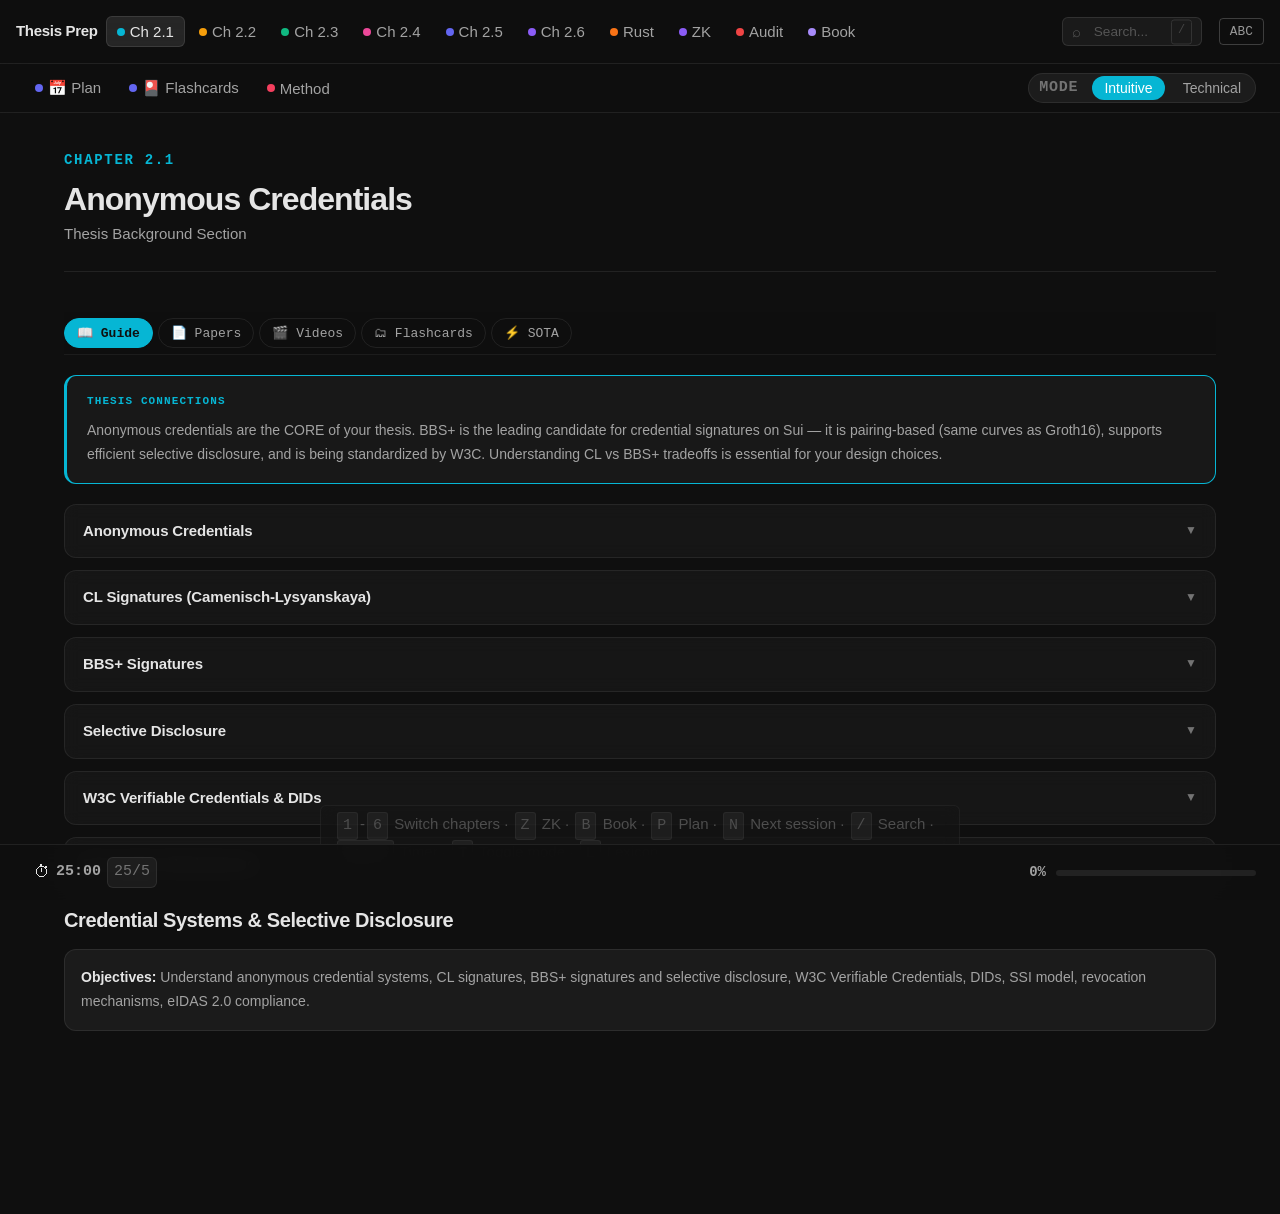
==== commit 41b6fe03: "style: compact chapter subnav buttons (smaller font, tighter padding)" ====
--- a/index.html
+++ b/index.html
@@ -9,7 +9,7 @@
   <link rel="preconnect" href="https://fonts.googleapis.com">
   <link rel="preconnect" href="https://fonts.gstatic.com" crossorigin>
   <link href="https://fonts.googleapis.com/css2?family=Inter:wght@400;500;600;700&family=JetBrains+Mono:wght@400;500;600&display=swap" rel="stylesheet">
-  <link rel="stylesheet" href="style.css?v=6">
+  <link rel="stylesheet" href="style.css?v=7">
   <link rel="stylesheet" href="print.css" media="print">
   <link rel="stylesheet" href="technical.css">
   <link rel="stylesheet" href="zk-deepdive.css">
--- a/style.css
+++ b/style.css
@@ -663,26 +663,26 @@
   z-index: 60;
   display: flex;
   flex-wrap: wrap;
-  gap: 6px;
-  padding: 10px 0;
-  margin: 8px 0 0;
+  gap: 5px;
+  padding: 6px 0;
+  margin: 4px 0 0;
   background: rgba(15, 15, 15, 0.92);
   backdrop-filter: blur(10px);
   -webkit-backdrop-filter: blur(10px);
   border-bottom: 1px solid rgba(255, 255, 255, 0.06);
 }
 .chapter-subnav-tab {
-  padding: 8px 16px;
+  padding: 5px 12px;
   background: transparent;
   border: 1px solid rgba(255, 255, 255, 0.08);
   border-radius: 999px;
   color: var(--text-secondary);
   font-family: var(--font-mono);
-  font-size: 15px;
+  font-size: 13px;
   font-weight: 500;
   cursor: pointer;
   transition: all var(--transition-fast);
-  min-height: 36px;
+  min-height: 30px;
   white-space: nowrap;
 }
 .chapter-subnav-tab:hover {
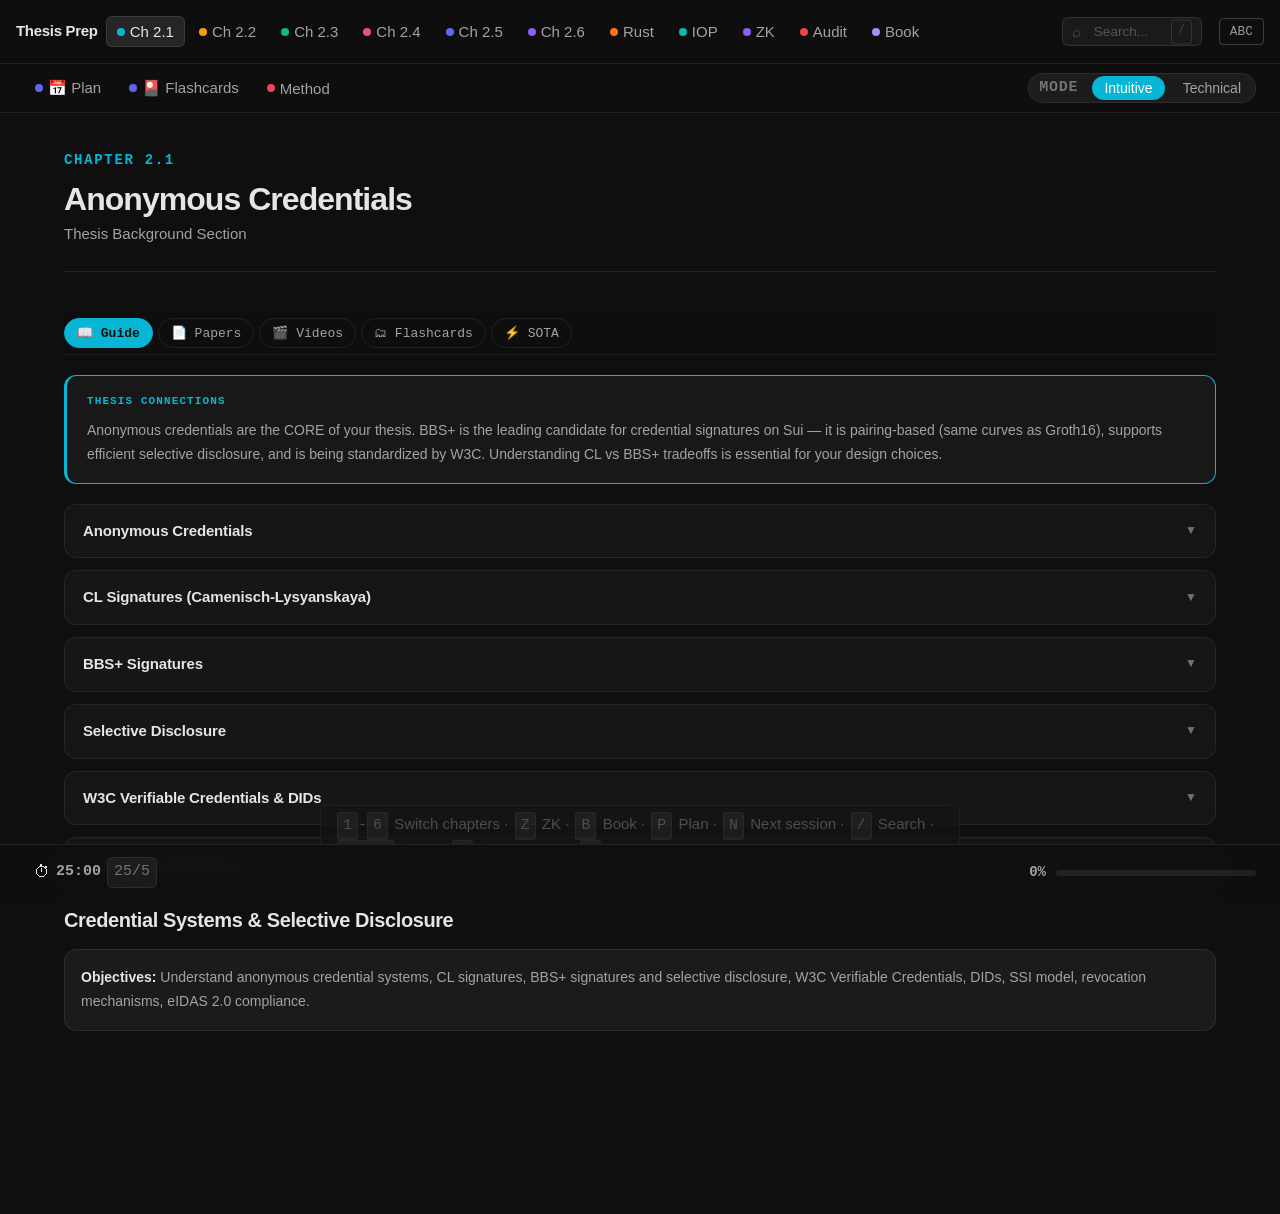
==== commit 18619247: "refactor: move IOP & PCP into its own chapter tab - Remove IOP block from Ch 2.5 - Create standalone" ====
--- a/index.html
+++ b/index.html
@@ -60,6 +60,10 @@
             <span class="day-tab-dot" style="background: var(--color-rust)"></span>
             Rust
           </button>
+          <button class="day-tab" data-day="iop" role="tab" aria-selected="false" aria-controls="ch-iop">
+            <span class="day-tab-dot" style="background: #14b8a6"></span>
+            IOP
+          </button>
           <button class="day-tab" data-day="zk" role="tab" aria-selected="false" aria-controls="zk-deepdive" id="zk-tab">
             <span class="day-tab-dot" style="background: #8B5CF6"></span>
             ZK
@@ -900,6 +904,180 @@
 
         </div>
         <div id="ch25-sota-container" class="sota-container"></div>
+      </div>
+
+    </section>
+
+    <!-- ===== IOP & PCP — Probabilistic Proofs ===== -->
+    <section class="day-section" id="ch-iop" data-day="iop" role="tabpanel" hidden>
+      <div class="day-header" style="--day-color: #14b8a6">
+        <div class="day-label">PCP &amp; IOP</div>
+        <h1 class="day-title">Probabilistic Proofs</h1>
+        <p class="day-date">Foundations of Modern ZK Proof Systems</p>
+      </div>
+
+      <div class="block">
+        <div class="block-header">
+          <h2 class="block-title">IOP &amp; PCP Theory</h2>
+        </div>
+        <div class="block-objectives">
+          <strong>Objectives:</strong> Understand the theoretical foundations of modern proof systems: PCPs, IOPs, IOPP/FRI, sumcheck protocol, error-correcting codes (rate, distance, code switching), arithmetic circuits &amp; constraint systems (R1CS, AIR, PLONKish), and the full compilation pipeline from computation to SNARK.
+        </div>
+        <button class="study-guide-toggle" style="--day-color: #14b8a6">&#128214; Study Guide</button>
+        <div class="study-guide-container" data-day="ch25-iop" data-block="1"></div>
+        <div class="resources-grid">
+
+          <div class="resource-card" data-id="iop-r1" style="--day-color: #14b8a6">
+            <div class="resource-top">
+              <label class="checkbox-wrap">
+                <input type="checkbox" class="resource-check" data-id="iop-r1">
+                <span class="checkmark"></span>
+              </label>
+              <span class="type-badge badge-read">Course</span>
+            </div>
+            <h3 class="resource-title">Foundations of Probabilistic Proofs (EPFL)</h3>
+            <p class="resource-author">Alessandro Chiesa (EPFL)</p>
+            <a class="resource-link" href="https://ic-people.epfl.ch/~achiesa/fopp-course.html" target="_blank" rel="noopener noreferrer">Open course &rarr;</a>
+          </div>
+
+          <div class="resource-card" data-id="iop-r2" style="--day-color: #14b8a6">
+            <div class="resource-top">
+              <label class="checkbox-wrap">
+                <input type="checkbox" class="resource-check" data-id="iop-r2">
+                <span class="checkmark"></span>
+              </label>
+              <span class="type-badge badge-read">Book</span>
+            </div>
+            <h3 class="resource-title">Proofs, Arguments, and Zero Knowledge</h3>
+            <p class="resource-author">Justin Thaler (Georgetown)</p>
+            <a class="resource-link" href="https://people.cs.georgetown.edu/jthaler/ProofsArgsAndZK.html" target="_blank" rel="noopener noreferrer">Open textbook &rarr;</a>
+          </div>
+
+          <div class="resource-card" data-id="iop-r3" style="--day-color: #14b8a6">
+            <div class="resource-top">
+              <label class="checkbox-wrap">
+                <input type="checkbox" class="resource-check" data-id="iop-r3">
+                <span class="checkmark"></span>
+              </label>
+              <span class="type-badge badge-video">Video</span>
+              <span class="time-badge">1h30</span>
+            </div>
+            <div class="yt-thumbnail" data-ytid="1qs9Z_XQa0Q">
+              <img src="https://img.youtube.com/vi/1qs9Z_XQa0Q/hqdefault.jpg" alt="Video thumbnail" loading="lazy">
+              <div class="yt-play-btn"></div>
+            </div>
+            <h3 class="resource-title">ZK Study Club: FRI &amp; Its Applications</h3>
+            <p class="resource-author">ZK Podcast / Albert Ni</p>
+            <a class="resource-link" href="https://www.youtube.com/watch?v=1qs9Z_XQa0Q" target="_blank" rel="noopener noreferrer">Open on YouTube &rarr;</a>
+          </div>
+
+          <div class="resource-card" data-id="iop-r4" style="--day-color: #14b8a6">
+            <div class="resource-top">
+              <label class="checkbox-wrap">
+                <input type="checkbox" class="resource-check" data-id="iop-r4">
+                <span class="checkmark"></span>
+              </label>
+              <span class="type-badge badge-video">Video</span>
+              <span class="time-badge">50min</span>
+            </div>
+            <div class="yt-thumbnail" data-ytid="bGEXYpt3sj0">
+              <img src="https://img.youtube.com/vi/bGEXYpt3sj0/hqdefault.jpg" alt="Video thumbnail" loading="lazy">
+              <div class="yt-play-btn"></div>
+            </div>
+            <h3 class="resource-title">STARKs Explained (Eli Ben-Sasson)</h3>
+            <p class="resource-author">a16z crypto</p>
+            <a class="resource-link" href="https://www.youtube.com/watch?v=bGEXYpt3sj0" target="_blank" rel="noopener noreferrer">Open on YouTube &rarr;</a>
+          </div>
+
+          <div class="resource-card" data-id="iop-r5" style="--day-color: #14b8a6">
+            <div class="resource-top">
+              <label class="checkbox-wrap">
+                <input type="checkbox" class="resource-check" data-id="iop-r5">
+                <span class="checkmark"></span>
+              </label>
+              <span class="type-badge badge-video">Video</span>
+              <span class="time-badge">1h</span>
+            </div>
+            <div class="yt-thumbnail" data-ytid="9VuZvdxFZQo">
+              <img src="https://img.youtube.com/vi/9VuZvdxFZQo/hqdefault.jpg" alt="Video thumbnail" loading="lazy">
+              <div class="yt-play-btn"></div>
+            </div>
+            <h3 class="resource-title">STARK Anatomy (Part I: FRI)</h3>
+            <p class="resource-author">Alan Szepieniec</p>
+            <a class="resource-link" href="https://www.youtube.com/watch?v=9VuZvdxFZQo" target="_blank" rel="noopener noreferrer">Open on YouTube &rarr;</a>
+          </div>
+
+          <div class="resource-card" data-id="iop-r6" style="--day-color: #14b8a6">
+            <div class="resource-top">
+              <label class="checkbox-wrap">
+                <input type="checkbox" class="resource-check" data-id="iop-r6">
+                <span class="checkmark"></span>
+              </label>
+              <span class="type-badge badge-read">Paper</span>
+            </div>
+            <h3 class="resource-title">Interactive Oracle Proofs (BCS 2016)</h3>
+            <p class="resource-author">Ben-Sasson, Chiesa, Spooner</p>
+            <a class="resource-link" href="https://eprint.iacr.org/2016/116" target="_blank" rel="noopener noreferrer">Open paper &rarr;</a>
+          </div>
+
+          <div class="resource-card" data-id="iop-r7" style="--day-color: #14b8a6">
+            <div class="resource-top">
+              <label class="checkbox-wrap">
+                <input type="checkbox" class="resource-check" data-id="iop-r7">
+                <span class="checkmark"></span>
+              </label>
+              <span class="type-badge badge-read">Paper</span>
+            </div>
+            <h3 class="resource-title">Fast RS-IOPP (FRI, ICALP 2018)</h3>
+            <p class="resource-author">Ben-Sasson, Bentov, Horesh, Riabzev</p>
+            <a class="resource-link" href="https://eccc.weizmann.ac.il/report/2017/134/" target="_blank" rel="noopener noreferrer">Open paper &rarr;</a>
+          </div>
+
+          <div class="resource-card" data-id="iop-r8" style="--day-color: #14b8a6">
+            <div class="resource-top">
+              <label class="checkbox-wrap">
+                <input type="checkbox" class="resource-check" data-id="iop-r8">
+                <span class="checkmark"></span>
+              </label>
+              <span class="type-badge badge-read">Conference</span>
+            </div>
+            <h3 class="resource-title">ZKProof 8 — Rome (May 2026)</h3>
+            <p class="resource-author">ZKProof Standards</p>
+            <a class="resource-link" href="https://zkproof.org/events/zkproof-8-rome/" target="_blank" rel="noopener noreferrer">Open event &rarr;</a>
+          </div>
+
+          <div class="resource-card" data-id="iop-r9" style="--day-color: #14b8a6">
+            <div class="resource-top">
+              <label class="checkbox-wrap">
+                <input type="checkbox" class="resource-check" data-id="iop-r9">
+                <span class="checkmark"></span>
+              </label>
+              <span class="type-badge badge-video">Video</span>
+              <span class="time-badge">45min</span>
+            </div>
+            <div class="yt-thumbnail" data-ytid="Mxbz_CKJha8">
+              <img src="https://img.youtube.com/vi/Mxbz_CKJha8/hqdefault.jpg" alt="Video thumbnail" loading="lazy">
+              <div class="yt-play-btn"></div>
+            </div>
+            <h3 class="resource-title">Arithmetization &amp; R1CS/AIR Overview</h3>
+            <p class="resource-author">ZK Whiteboard Sessions (Dan Boneh)</p>
+            <a class="resource-link" href="https://www.youtube.com/watch?v=Mxbz_CKJha8" target="_blank" rel="noopener noreferrer">Open on YouTube &rarr;</a>
+          </div>
+
+          <div class="resource-card" data-id="iop-r10" style="--day-color: #14b8a6">
+            <div class="resource-top">
+              <label class="checkbox-wrap">
+                <input type="checkbox" class="resource-check" data-id="iop-r10">
+                <span class="checkmark"></span>
+              </label>
+              <span class="type-badge badge-read">Slides</span>
+            </div>
+            <h3 class="resource-title">FoPP Course Materials (CC BY-SA)</h3>
+            <p class="resource-author">EPFL CompSec Lab</p>
+            <a class="resource-link" href="https://github.com/compsec-epfl/fopp-course-material" target="_blank" rel="noopener noreferrer">Open GitHub &rarr;</a>
+          </div>
+
+        </div>
       </div>
     </section>
 
@@ -1438,6 +1616,8 @@
   <script src="ch22-technical.js"></script>
   <script src="rust-guide.js"></script>
   <script src="rust-technical.js"></script>
+  <script src="ch25-iop-guide.js"></script>
+  <script src="ch25-iop-technical.js"></script>
   <!-- Paper data files -->
   <script src="ch21-papers-guide.js?v=2"></script>
   <script src="ch21-papers-technical.js"></script>
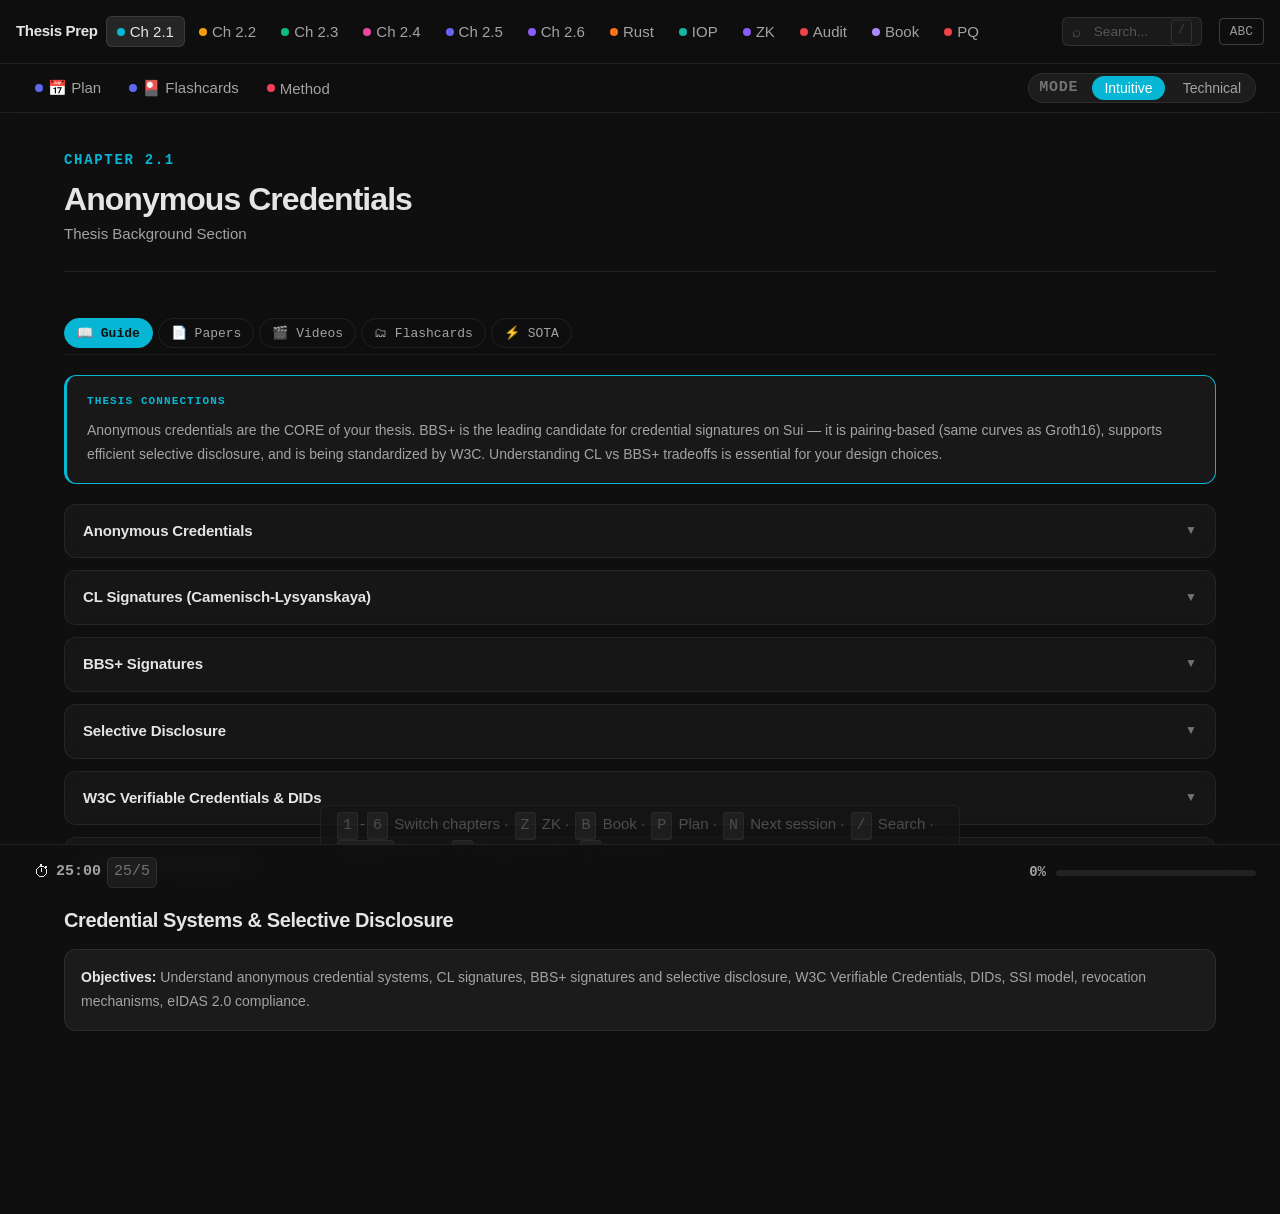
==== commit 45253423: "feat: add Post-Quantum tab with threat landscape & company overview Quantum Industry Day notes: neut" ====
--- a/index.html
+++ b/index.html
@@ -76,6 +76,10 @@
             <span class="day-tab-dot" style="background: #a78bfa"></span>
             Book
           </button>
+          <button class="day-tab" data-day="pq" role="tab" aria-selected="false" aria-controls="ch-pq">
+            <span class="day-tab-dot" style="background: #ef4444"></span>
+            PQ
+          </button>
         </div>
       </div>
       <div class="search-container">
@@ -1097,6 +1101,152 @@
         </div>
         <div class="paper-guide-container" data-chapter="ch26"></div>
         <div id="ch26-sota-container" class="sota-container"></div>
+      </div>
+    </section>
+
+    <!-- ===== PQ — Post-Quantum Cryptography & Quantum Computing ===== -->
+    <section class="day-section" id="ch-pq" data-day="pq" role="tabpanel" hidden>
+      <div class="day-header" style="--day-color: #ef4444">
+        <div class="day-label">Post-Quantum</div>
+        <h1 class="day-title">Post-Quantum Cryptography &amp; Quantum Computing</h1>
+        <p class="day-date">Quantum Industry Day Notes &amp; Threat Landscape</p>
+      </div>
+
+      <div class="block">
+        <div class="block-header">
+          <h2 class="block-title">Quantum Threat Landscape &amp; Neutral Atom Computing</h2>
+        </div>
+        <div class="block-objectives">
+          <strong>Objectives:</strong> Understand neutral atom quantum computing (lasers, Rydberg blockade, 1-qubit vs 2-qubit gates), the 2029 CRQC timeline (Aaronson, Gidney), Oratomic's 10,000-qubit threshold, Google + Succinct responsible disclosure via ZK, AI-accelerated quantum circuit optimization, and implications for pairing-based cryptography (BBS+, Groth16).
+        </div>
+        <button class="study-guide-toggle" style="--day-color: #ef4444">&#128214; Study Guide</button>
+        <div class="study-guide-container" data-day="pq" data-block="1"></div>
+        <div class="resources-grid">
+
+          <div class="resource-card" data-id="pqr1" style="--day-color: #ef4444">
+            <div class="resource-top">
+              <label class="checkbox-wrap">
+                <input type="checkbox" class="resource-check" data-id="pqr1">
+                <span class="checkmark"></span>
+              </label>
+              <span class="type-badge badge-paper">Paper</span>
+              <span class="time-badge">45min</span>
+            </div>
+            <h3 class="resource-title">Shor's Algorithm with 10,000 Reconfigurable Atomic Qubits</h3>
+            <p class="resource-author">Cain, Xu, King, Picard, Levine, Endres, Preskill, Huang, Bluvstein (Oratomic/Caltech)</p>
+            <a class="resource-link" href="https://arxiv.org/abs/2603.28627" target="_blank" rel="noopener noreferrer">arXiv:2603.28627 &rarr;</a>
+          </div>
+
+          <div class="resource-card" data-id="pqr2" style="--day-color: #ef4444">
+            <div class="resource-top">
+              <label class="checkbox-wrap">
+                <input type="checkbox" class="resource-check" data-id="pqr2">
+                <span class="checkmark"></span>
+              </label>
+              <span class="type-badge badge-paper">Paper</span>
+              <span class="time-badge">30min</span>
+            </div>
+            <h3 class="resource-title">How to Factor 2048-bit RSA with Less Than a Million Noisy Qubits</h3>
+            <p class="resource-author">Craig Gidney (Google Quantum AI)</p>
+            <a class="resource-link" href="https://arxiv.org/abs/2505.15917" target="_blank" rel="noopener noreferrer">arXiv:2505.15917 &rarr;</a>
+          </div>
+
+          <div class="resource-card" data-id="pqr3" style="--day-color: #ef4444">
+            <div class="resource-top">
+              <label class="checkbox-wrap">
+                <input type="checkbox" class="resource-check" data-id="pqr3">
+                <span class="checkmark"></span>
+              </label>
+              <span class="type-badge badge-blog">Blog</span>
+              <span class="time-badge">15min</span>
+            </div>
+            <h3 class="resource-title">More on Whether Useful QC is Imminent</h3>
+            <p class="resource-author">Scott Aaronson (Shtetl-Optimized)</p>
+            <a class="resource-link" href="https://scottaaronson.blog/?p=9425" target="_blank" rel="noopener noreferrer">Aaronson Blog &rarr;</a>
+          </div>
+
+          <div class="resource-card" data-id="pqr4" style="--day-color: #ef4444">
+            <div class="resource-top">
+              <label class="checkbox-wrap">
+                <input type="checkbox" class="resource-check" data-id="pqr4">
+                <span class="checkmark"></span>
+              </label>
+              <span class="type-badge badge-blog">Blog</span>
+              <span class="time-badge">20min</span>
+            </div>
+            <h3 class="resource-title">Quantum Error Correction Goes FOOM</h3>
+            <p class="resource-author">Craig Gidney (Algassert)</p>
+            <a class="resource-link" href="https://algassert.com/post/2503" target="_blank" rel="noopener noreferrer">Algassert &rarr;</a>
+          </div>
+
+          <div class="resource-card" data-id="pqr5" style="--day-color: #ef4444">
+            <div class="resource-top">
+              <label class="checkbox-wrap">
+                <input type="checkbox" class="resource-check" data-id="pqr5">
+                <span class="checkmark"></span>
+              </label>
+              <span class="type-badge badge-blog">Blog</span>
+              <span class="time-badge">10min</span>
+            </div>
+            <h3 class="resource-title">Google Uses SP1 to Prove Quantum Security Threat</h3>
+            <p class="resource-author">Succinct Labs</p>
+            <a class="resource-link" href="https://blog.succinct.xyz/google-sp1-quantum-threat/" target="_blank" rel="noopener noreferrer">Succinct Blog &rarr;</a>
+          </div>
+
+          <div class="resource-card" data-id="pqr6" style="--day-color: #ef4444">
+            <div class="resource-top">
+              <label class="checkbox-wrap">
+                <input type="checkbox" class="resource-check" data-id="pqr6">
+                <span class="checkmark"></span>
+              </label>
+              <span class="type-badge badge-blog">Blog</span>
+              <span class="time-badge">20min</span>
+            </div>
+            <h3 class="resource-title">We Beat Google's ZK Proof of Quantum Cryptanalysis</h3>
+            <p class="resource-author">Trail of Bits</p>
+            <a class="resource-link" href="https://blog.trailofbits.com/2026/04/17/we-beat-googles-zero-knowledge-proof-of-quantum-cryptanalysis/" target="_blank" rel="noopener noreferrer">Trail of Bits Blog &rarr;</a>
+          </div>
+
+          <div class="resource-card" data-id="pqr7" style="--day-color: #ef4444">
+            <div class="resource-top">
+              <label class="checkbox-wrap">
+                <input type="checkbox" class="resource-check" data-id="pqr7">
+                <span class="checkmark"></span>
+              </label>
+              <span class="type-badge badge-blog">Blog</span>
+              <span class="time-badge">15min</span>
+            </div>
+            <h3 class="resource-title">Tracking the Cost of Quantum Factoring</h3>
+            <p class="resource-author">Google Security Blog</p>
+            <a class="resource-link" href="https://security.googleblog.com/2025/05/tracking-cost-of-quantum-factori.html" target="_blank" rel="noopener noreferrer">Google Security &rarr;</a>
+          </div>
+
+          <div class="resource-card" data-id="pqr8" style="--day-color: #ef4444">
+            <div class="resource-top">
+              <label class="checkbox-wrap">
+                <input type="checkbox" class="resource-check" data-id="pqr8">
+                <span class="checkmark"></span>
+              </label>
+              <span class="type-badge badge-video">Video</span>
+              <span class="time-badge">25min</span>
+            </div>
+            <h3 class="resource-title">Neutral Atom Quantum Computing Explained</h3>
+            <p class="resource-author">PennyLane / Xanadu</p>
+            <a class="resource-link" href="https://pennylane.ai/qml/demos/tutorial_neutral_atoms" target="_blank" rel="noopener noreferrer">PennyLane Tutorial &rarr;</a>
+          </div>
+
+        </div>
+      </div>
+
+      <div class="block">
+        <div class="block-header">
+          <h2 class="block-title">Quantum Company Landscape</h2>
+        </div>
+        <div class="block-objectives">
+          <strong>Objectives:</strong> Map the major quantum computing companies (Google QAI, QuERA, Pasqal, Atom Computing, Alice &amp; Bob, PlanQC, Q-Factor, Oratomic), their modalities, funding, qubit counts, and roadmaps to assess the credibility of the 2029 cryptographic threat timeline.
+        </div>
+        <button class="study-guide-toggle" style="--day-color: #ef4444">&#128214; Study Guide</button>
+        <div class="study-guide-container" data-day="pq" data-block="2"></div>
       </div>
     </section>
 
@@ -1631,6 +1781,8 @@
   <script src="ch25-papers-technical.js"></script>
   <script src="ch26-papers-guide.js?v=2"></script>
   <script src="ch26-papers-technical.js"></script>
+  <script src="pq-guide.js"></script>
+  <script src="pq-technical.js"></script>
   <script src="paper-guide.js?v=7"></script>
   <!-- SOTA data files -->
   <script src="sota-ch21.js"></script>
